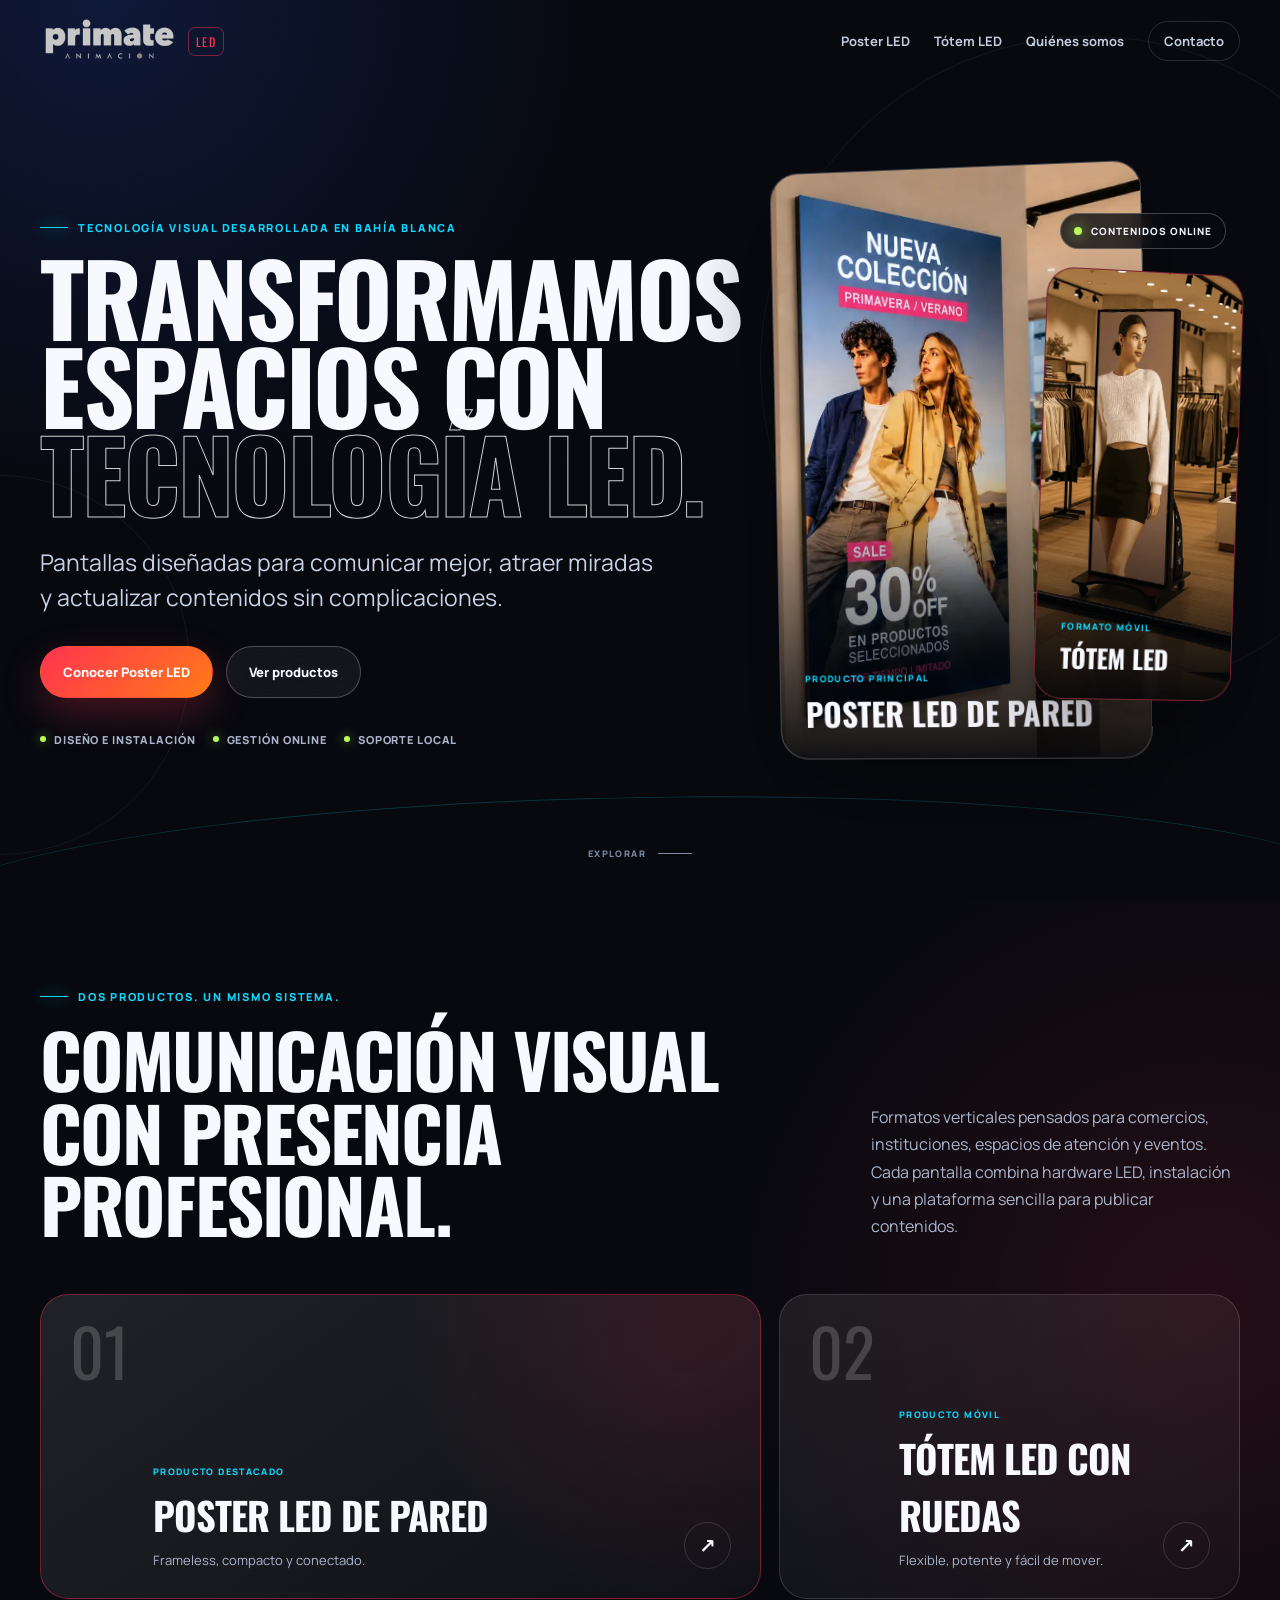
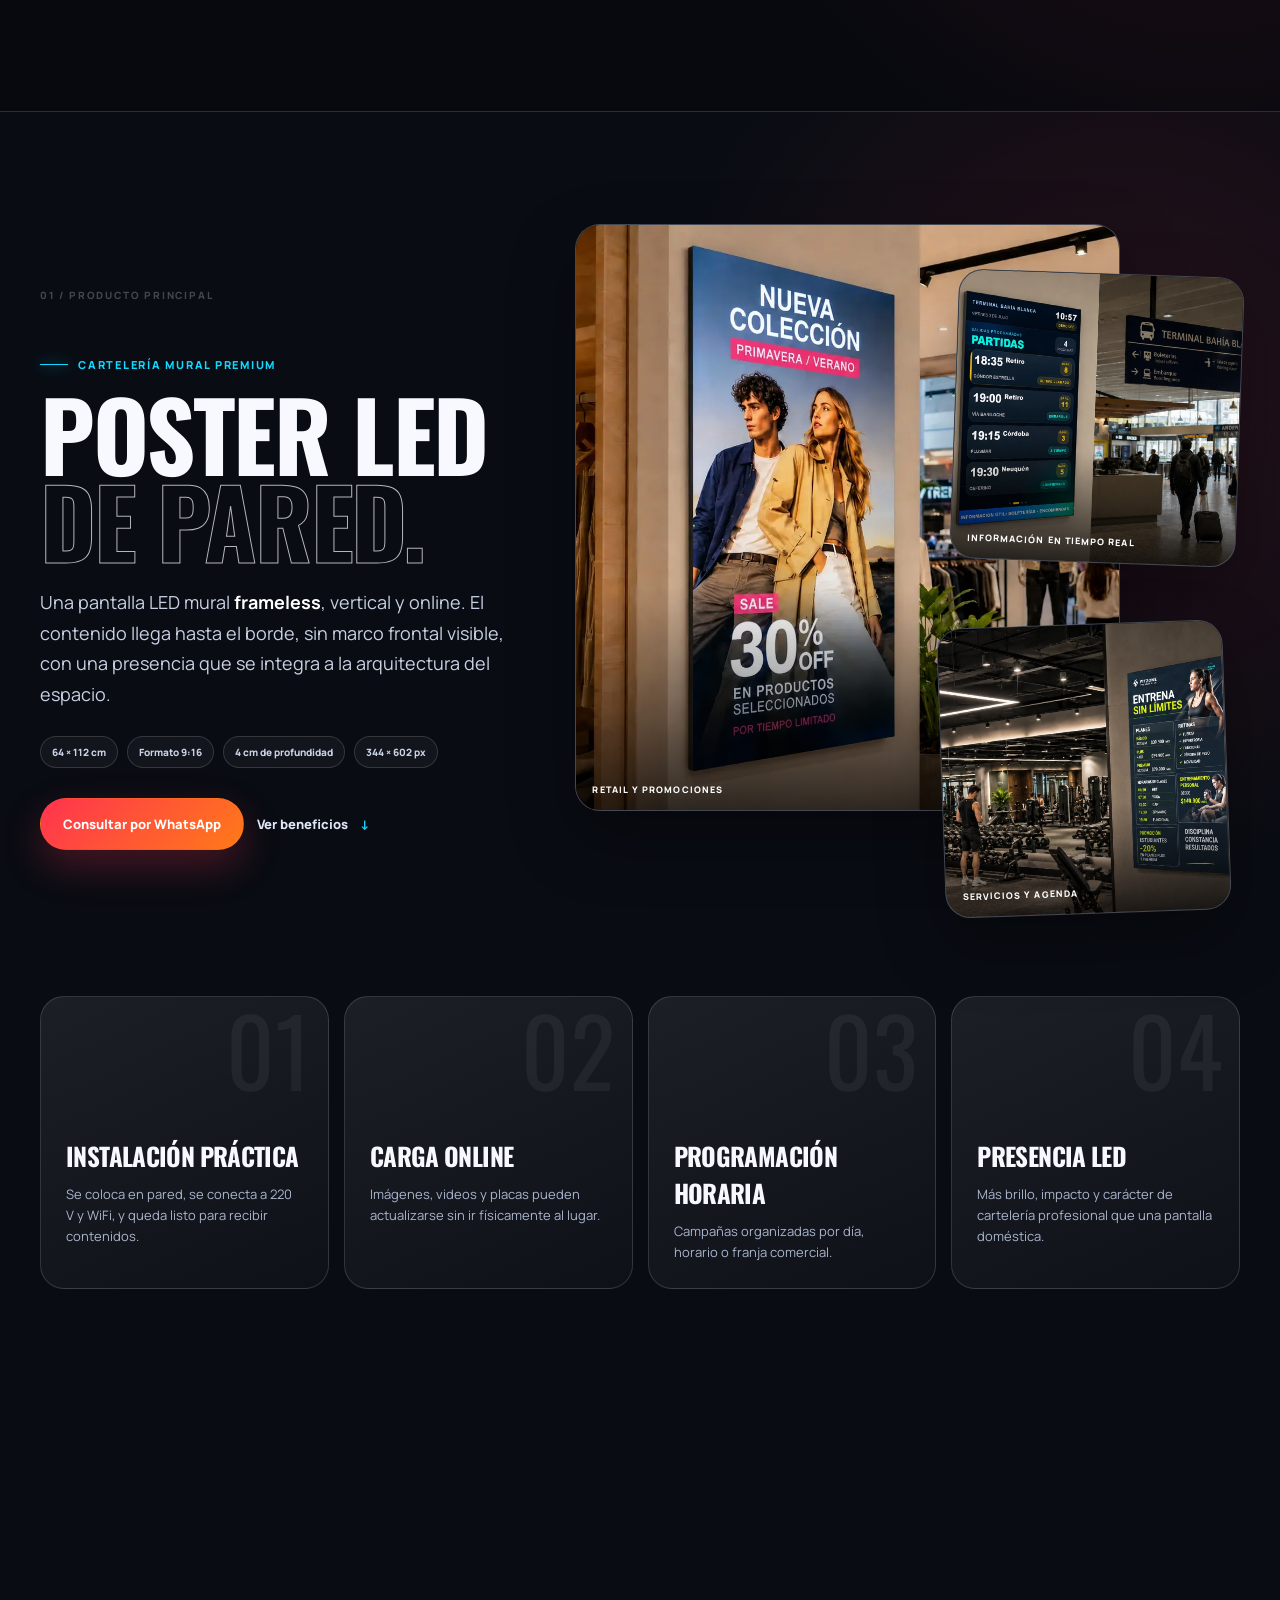
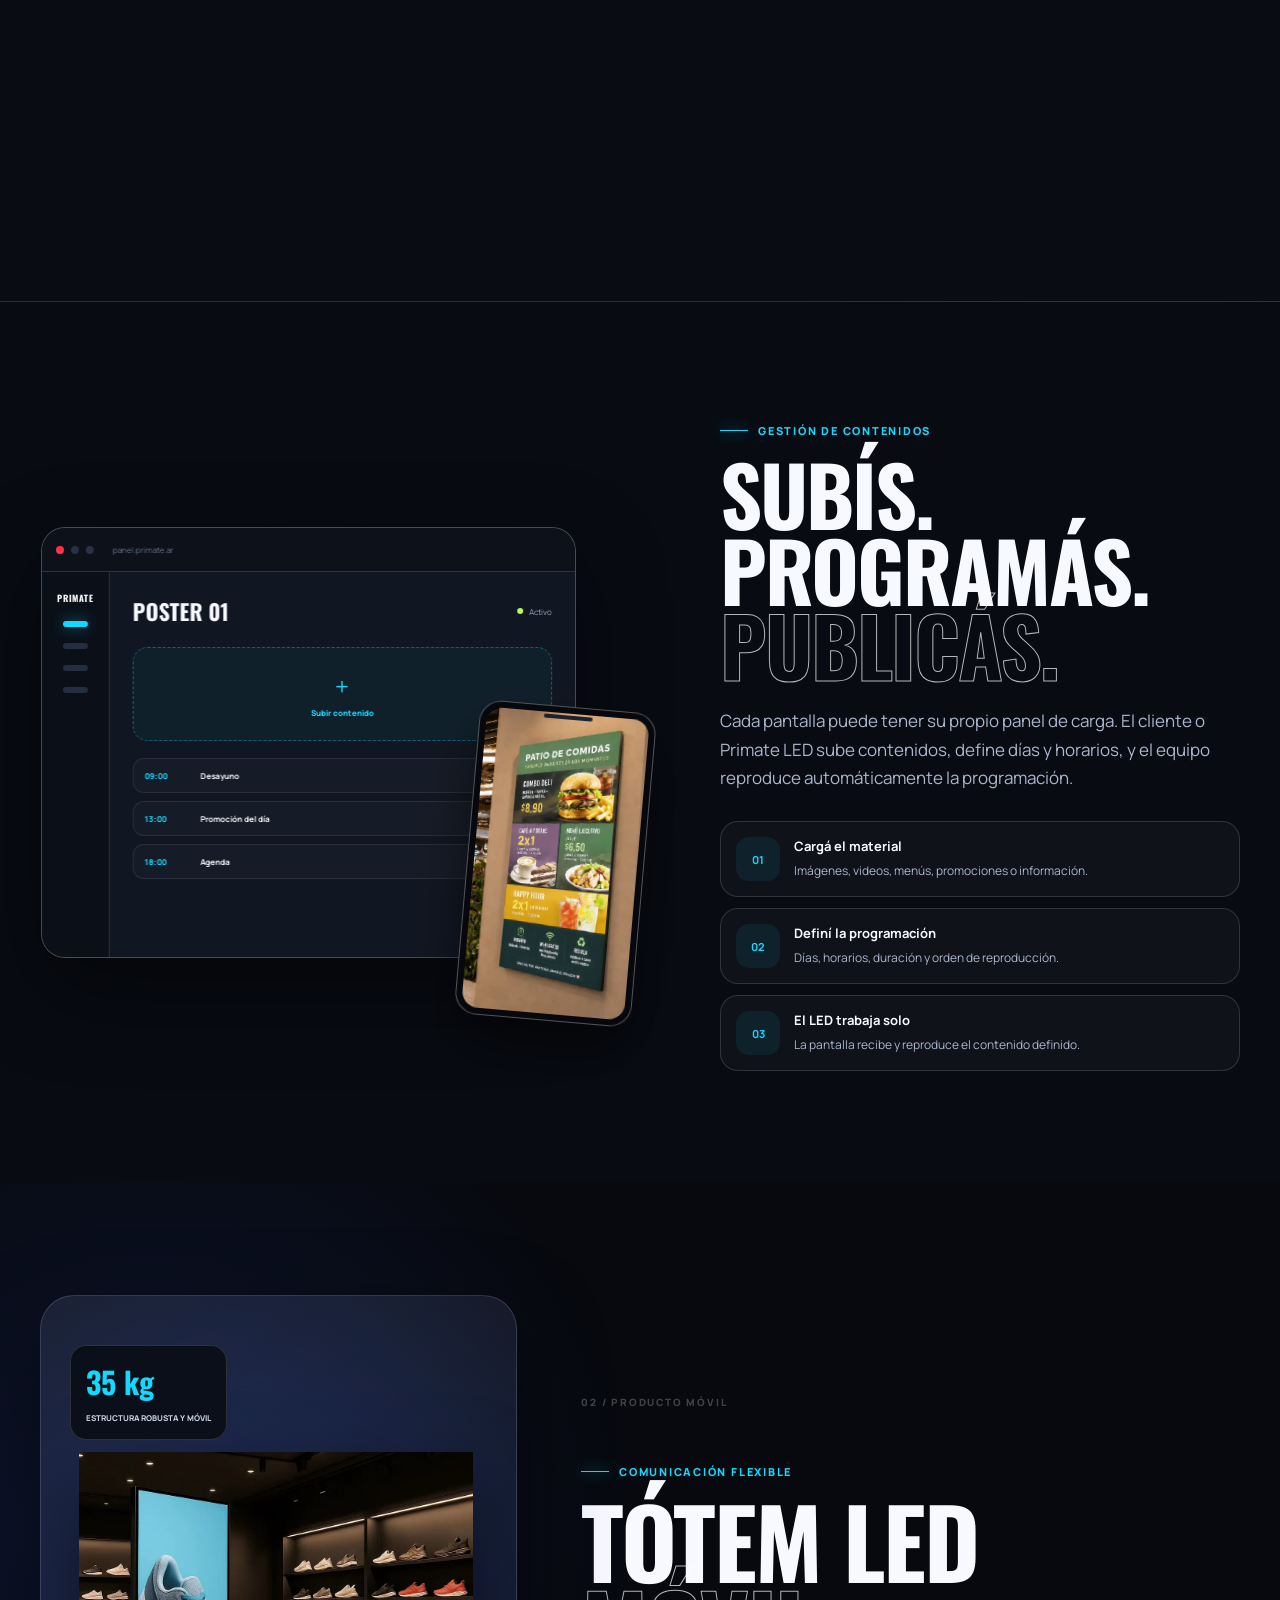
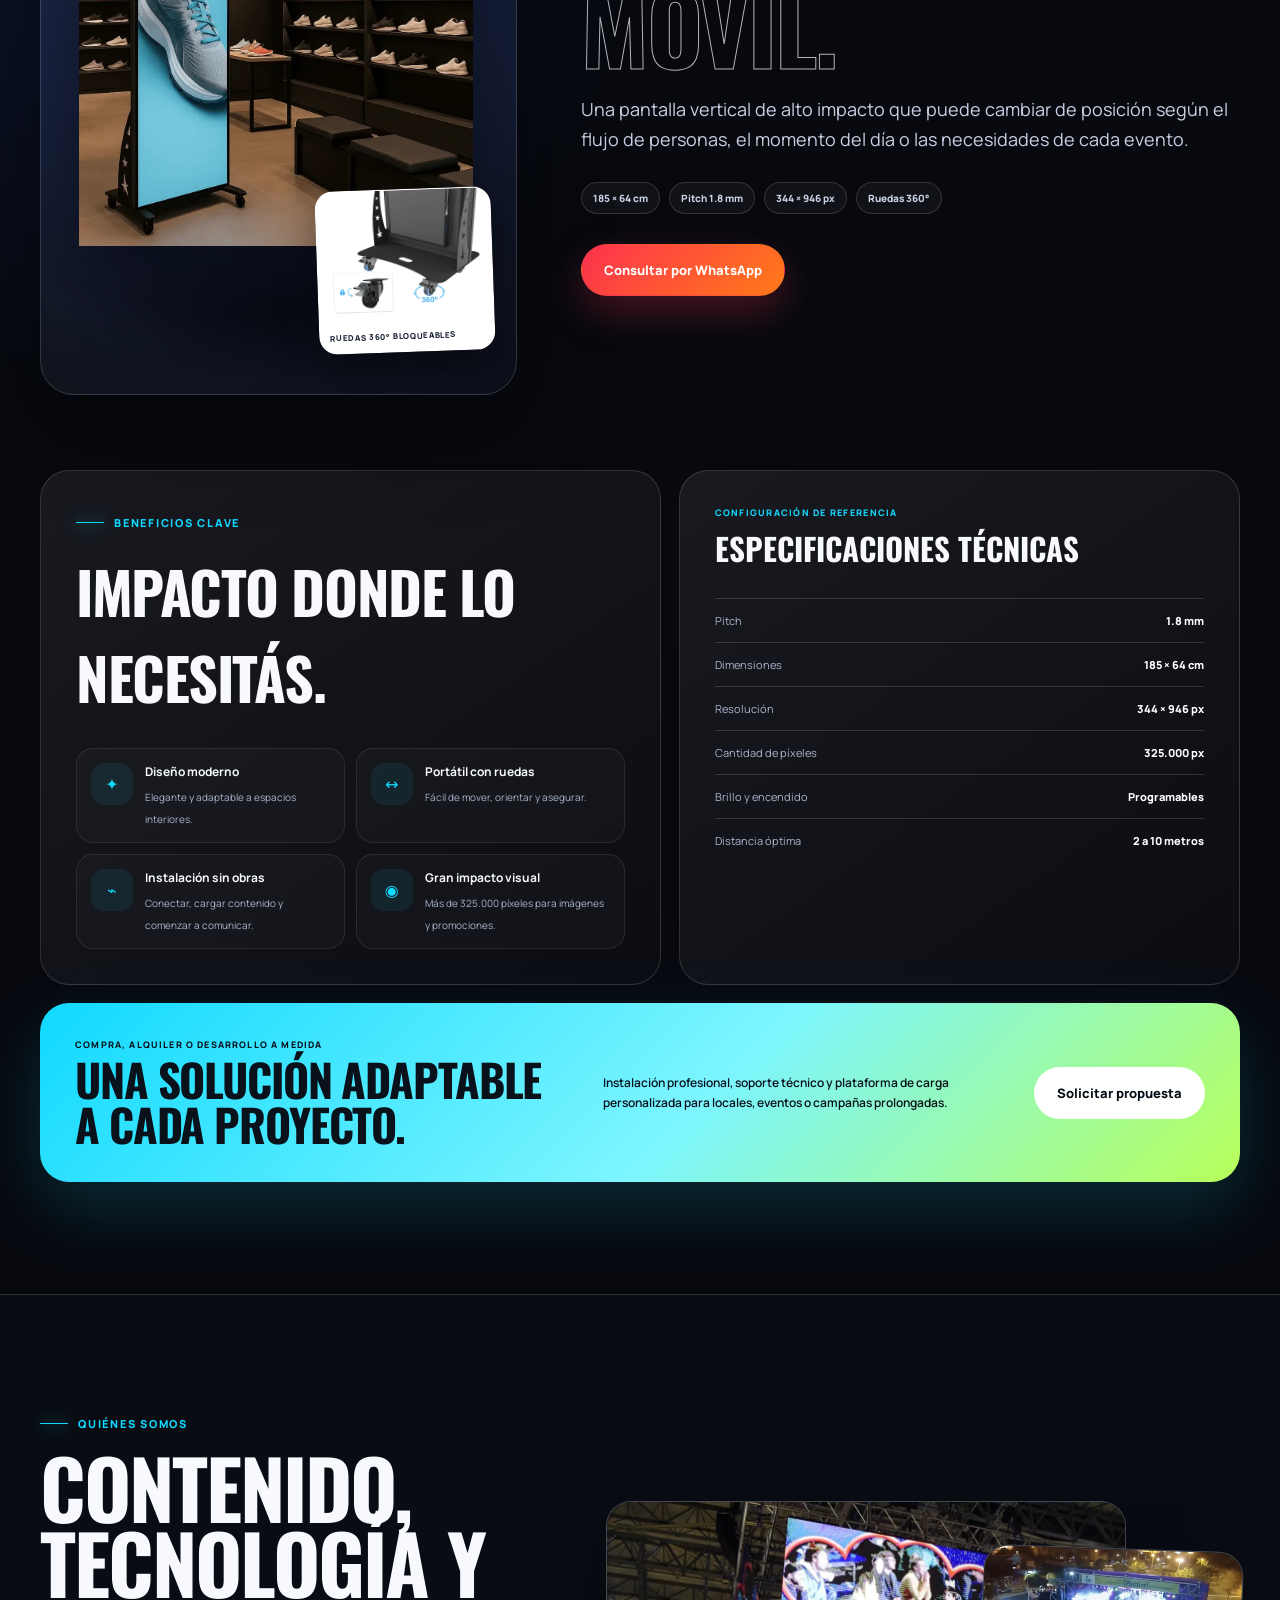
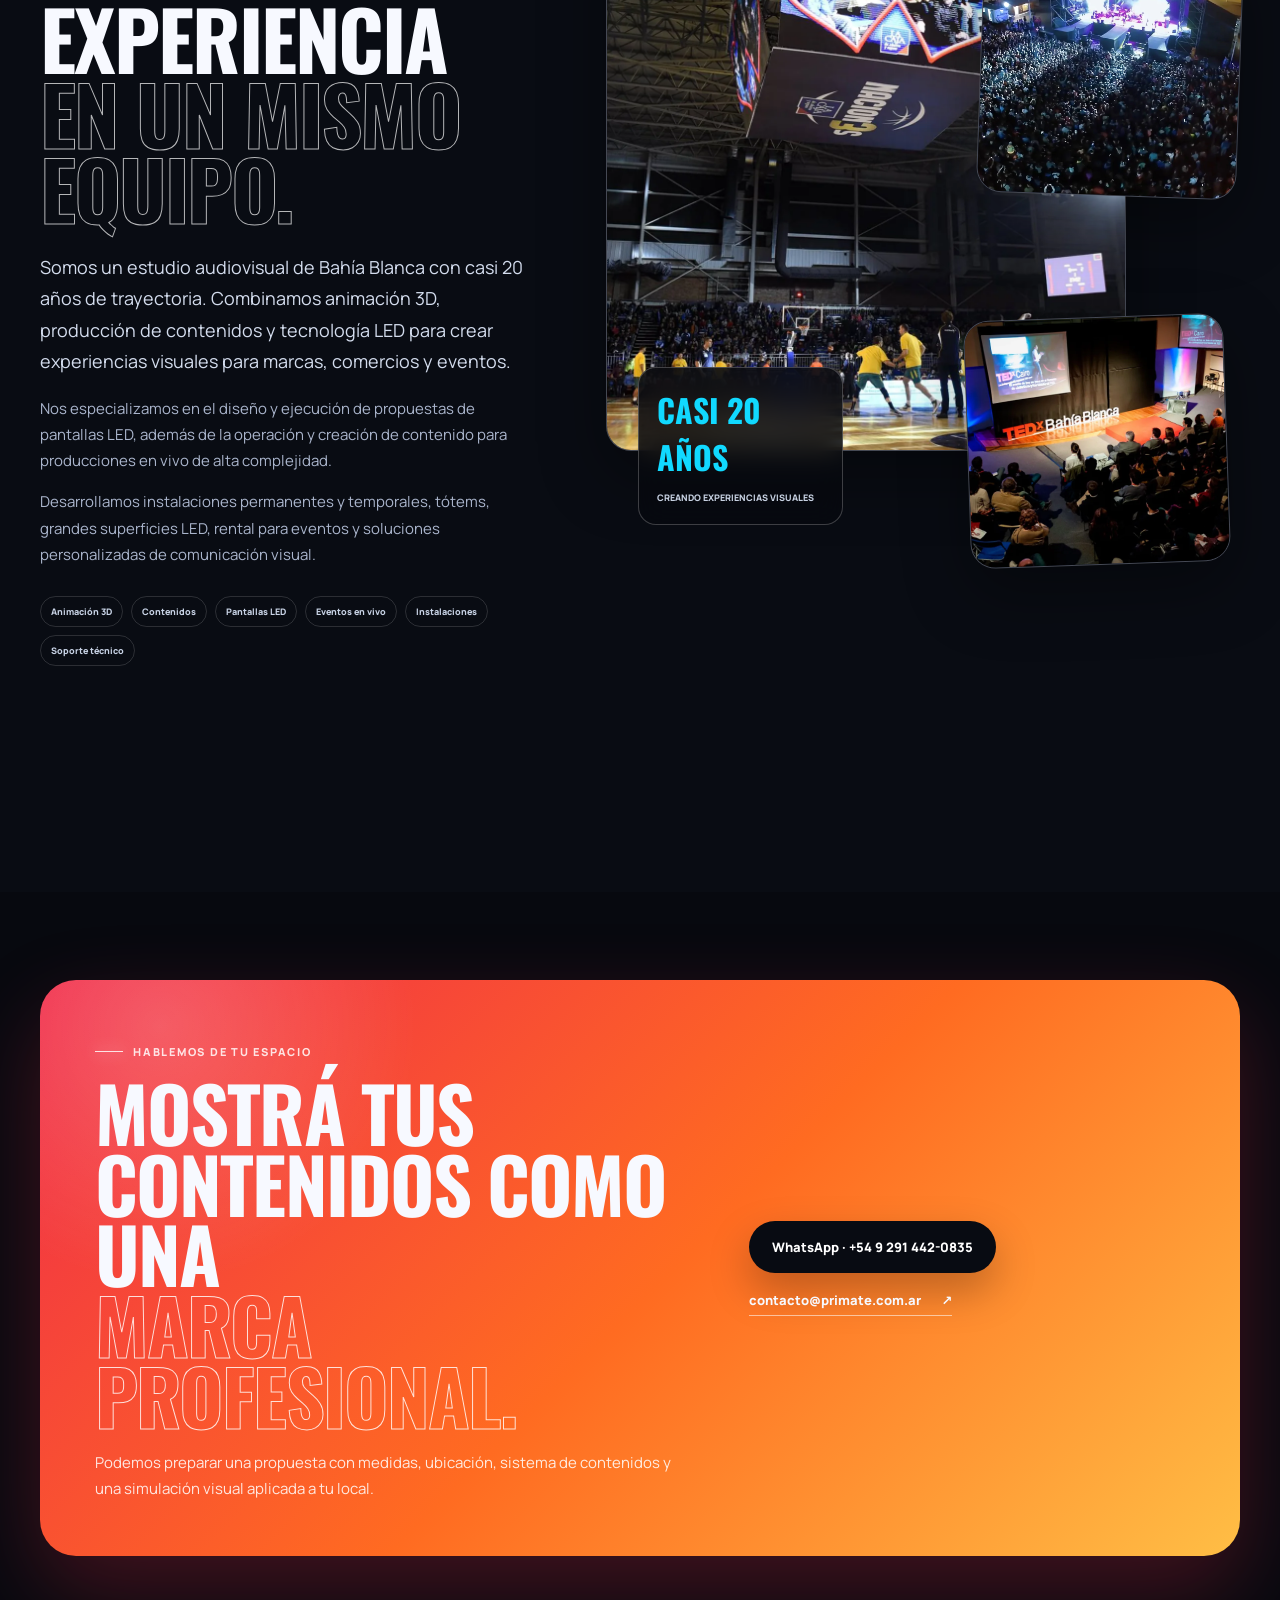
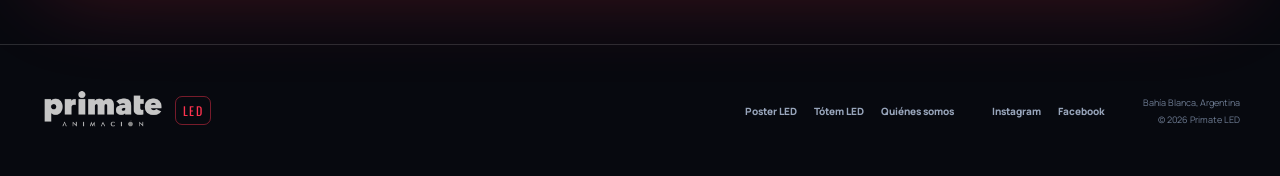
==== index.html @ 07b0a808 "Add files via upload" ====
<!doctype html>
<html lang="es">
<head>
  <meta charset="utf-8">
  <meta name="viewport" content="width=device-width, initial-scale=1">
  <title>Primate LED | Poster LED y Tótems LED</title>
  <meta name="description" content="Primate LED desarrolla Poster LED de pared, tótems LED móviles y soluciones visuales conectadas para comercios, marcas y eventos.">
  <meta name="theme-color" content="#07090f">
  <meta property="og:title" content="Primate LED | Tecnología que transforma espacios">
  <meta property="og:description" content="Poster LED de pared y tótems LED móviles con gestión online de contenidos.">
  <meta property="og:type" content="website">
  <meta property="og:url" content="https://primate.ar/">
  <meta property="og:image" content="https://primate.ar/assets/images/poster-gastronomia.webp">
  <link rel="icon" href="assets/images/favicon.svg" type="image/svg+xml">
  <link rel="preconnect" href="https://fonts.googleapis.com">
  <link rel="preconnect" href="https://fonts.gstatic.com" crossorigin>
  <link href="https://fonts.googleapis.com/css2?family=Manrope:wght@400;500;600;700;800&family=Oswald:wght@500;600;700&display=swap" rel="stylesheet">
  <link rel="stylesheet" href="assets/css/styles.css">
  <script src="assets/js/main.js" defer></script>
</head>
<body>
  <a class="skip-link" href="#contenido">Saltar al contenido</a>

  <nav class="site-nav" aria-label="Navegación principal">
    <div class="container nav-inner">
      <a class="brand" href="#inicio" aria-label="Primate LED, inicio">
        <img src="assets/images/primate-logo.png" alt="Primate Animación">
        <span>LED</span>
      </a>

      <button class="menu-toggle" type="button" aria-expanded="false" aria-controls="nav-links" aria-label="Abrir menú">
        <span></span><span></span>
      </button>

      <div class="nav-links" id="nav-links">
        <a href="#poster-led">Poster LED</a>
        <a href="#totem-led">Tótem LED</a>
        <a href="#quienes-somos">Quiénes somos</a>
        <a class="nav-contact" href="#contacto">Contacto</a>
      </div>
    </div>
  </nav>

  <main id="contenido">
    <header class="hero" id="inicio">
      <div class="hero-orbit hero-orbit-one" aria-hidden="true"></div>
      <div class="hero-orbit hero-orbit-two" aria-hidden="true"></div>

      <div class="container hero-grid">
        <div class="hero-copy reveal">
          <div class="eyebrow"><span></span> Tecnología visual desarrollada en Bahía Blanca</div>
          <h1>Transformamos espacios con <em>tecnología LED.</em></h1>
          <p class="hero-lead">Pantallas diseñadas para comunicar mejor, atraer miradas y actualizar contenidos sin complicaciones.</p>
          <div class="hero-actions">
            <a class="button button-primary" href="#poster-led">Conocer Poster LED</a>
            <a class="button button-secondary" href="#productos">Ver productos</a>
          </div>
          <div class="hero-proof">
            <span>Diseño e instalación</span>
            <span>Gestión online</span>
            <span>Soporte local</span>
          </div>
        </div>

        <div class="hero-visual reveal" aria-label="Poster LED de pared y Tótem LED móvil">
          <article class="hero-product hero-poster">
            <img src="assets/images/poster-retail.webp" alt="Poster LED de pared instalado en un local de indumentaria">
            <div class="hero-product-label">
              <span>Producto principal</span>
              <strong>Poster LED de pared</strong>
            </div>
          </article>
          <article class="hero-product hero-totem">
            <img src="assets/images/totem-retail.webp" alt="Tótem LED móvil instalado en un local comercial">
            <div class="hero-product-label">
              <span>Formato móvil</span>
              <strong>Tótem LED</strong>
            </div>
          </article>
          <div class="hero-status"><i></i> Contenidos online</div>
        </div>
      </div>

      <a class="scroll-hint" href="#productos" aria-label="Ir a productos">
        <span>Explorar</span><i></i>
      </a>
    </header>

    <section class="section products-intro" id="productos">
      <div class="container">
        <div class="section-heading section-heading-wide reveal">
          <div>
            <div class="eyebrow"><span></span> Dos productos. Un mismo sistema.</div>
            <h2>Comunicación visual con presencia profesional.</h2>
          </div>
          <p>Formatos verticales pensados para comercios, instituciones, espacios de atención y eventos. Cada pantalla combina hardware LED, instalación y una plataforma sencilla para publicar contenidos.</p>
        </div>

        <div class="product-index">
          <a class="index-card index-card-primary reveal" href="#poster-led">
            <span class="index-number">01</span>
            <div>
              <small>Producto destacado</small>
              <h3>Poster LED de pared</h3>
              <p>Frameless, compacto y conectado.</p>
            </div>
            <b aria-hidden="true">↗</b>
          </a>
          <a class="index-card reveal" href="#totem-led">
            <span class="index-number">02</span>
            <div>
              <small>Producto móvil</small>
              <h3>Tótem LED con ruedas</h3>
              <p>Flexible, potente y fácil de mover.</p>
            </div>
            <b aria-hidden="true">↗</b>
          </a>
        </div>
      </div>
    </section>

    <section class="section product-section poster-section" id="poster-led">
      <div class="container">
        <div class="product-hero">
          <div class="product-copy reveal">
            <div class="product-number">01 / PRODUCTO PRINCIPAL</div>
            <div class="eyebrow"><span></span> Cartelería mural premium</div>
            <h2>Poster LED <em>de pared.</em></h2>
            <p class="product-lead">Una pantalla LED mural <strong>frameless</strong>, vertical y online. El contenido llega hasta el borde, sin marco frontal visible, con una presencia que se integra a la arquitectura del espacio.</p>

            <div class="spec-pills" aria-label="Características principales">
              <span>64 × 112 cm</span>
              <span>Formato 9:16</span>
              <span>4 cm de profundidad</span>
              <span>344 × 602 px</span>
            </div>

            <div class="product-actions">
              <a class="button button-primary" href="https://wa.me/5492914420835?text=Hola%20Primate%20LED%2C%20quiero%20consultar%20por%20el%20Poster%20LED%20de%20pared" target="_blank" rel="noopener">Consultar por WhatsApp</a>
              <a class="text-link" href="#poster-beneficios">Ver beneficios <span>↓</span></a>
            </div>
          </div>

          <div class="poster-gallery reveal">
            <figure class="poster-gallery-main">
              <img src="assets/images/poster-retail.webp" alt="Poster LED de pared en un local de indumentaria" loading="lazy">
              <figcaption>Retail y promociones</figcaption>
            </figure>
            <figure>
              <img src="assets/images/poster-terminal.webp" alt="Poster LED de pared con información de servicios" loading="lazy">
              <figcaption>Información en tiempo real</figcaption>
            </figure>
            <figure>
              <img src="assets/images/poster-gimnasio.webp" alt="Poster LED de pared en un gimnasio" loading="lazy">
              <figcaption>Servicios y agenda</figcaption>
            </figure>
          </div>
        </div>

        <div class="feature-grid" id="poster-beneficios">
          <article class="feature-card reveal">
            <span>01</span>
            <h3>Instalación práctica</h3>
            <p>Se coloca en pared, se conecta a 220 V y WiFi, y queda listo para recibir contenidos.</p>
          </article>
          <article class="feature-card reveal">
            <span>02</span>
            <h3>Carga online</h3>
            <p>Imágenes, videos y placas pueden actualizarse sin ir físicamente al lugar.</p>
          </article>
          <article class="feature-card reveal">
            <span>03</span>
            <h3>Programación horaria</h3>
            <p>Campañas organizadas por día, horario o franja comercial.</p>
          </article>
          <article class="feature-card reveal">
            <span>04</span>
            <h3>Presencia LED</h3>
            <p>Más brillo, impacto y carácter de cartelería profesional que una pantalla doméstica.</p>
          </article>
        </div>

        <div class="comparison reveal">
          <div class="comparison-copy">
            <div class="eyebrow"><span></span> Más que una pantalla</div>
            <h3>Mejor que una TV con pendrive.</h3>
            <p>La diferencia está en el sistema completo: publicar, actualizar y programar contenidos de forma remota, sin depender del personal del comercio.</p>
          </div>
          <div class="comparison-columns">
            <div class="comparison-column comparison-muted">
              <strong>TV + pendrive</strong>
              <ul>
                <li>Cambio manual de archivos</li>
                <li>Contenido fácil de desactualizar</li>
                <li>Sin programación comercial real</li>
                <li>Aspecto de pantalla doméstica</li>
              </ul>
            </div>
            <div class="comparison-column comparison-highlight">
              <strong>Poster LED online</strong>
              <ul>
                <li>Actualización remota</li>
                <li>Campañas por día y horario</li>
                <li>Formato vertical 9:16</li>
                <li>Instalación y soporte incluidos</li>
              </ul>
            </div>
          </div>
        </div>
      </div>
    </section>

    <section class="section platform-section">
      <div class="container platform-grid">
        <div class="platform-visual reveal" aria-label="Esquema de gestión online de contenidos">
          <div class="platform-browser">
            <div class="browser-bar"><i></i><i></i><i></i><span>panel.primate.ar</span></div>
            <div class="browser-body">
              <div class="browser-sidebar">
                <b>PRIMATE</b>
                <span class="active"></span><span></span><span></span><span></span>
              </div>
              <div class="browser-content">
                <div class="browser-title"><strong>Poster 01</strong><small><i></i> Activo</small></div>
                <div class="upload-card"><b>＋</b><span>Subir contenido</span></div>
                <div class="schedule-row"><span>09:00</span><b>Desayuno</b><em>Publicado</em></div>
                <div class="schedule-row"><span>13:00</span><b>Promoción del día</b><em>Publicado</em></div>
                <div class="schedule-row"><span>18:00</span><b>Agenda</b><em>Programado</em></div>
              </div>
            </div>
          </div>
          <div class="platform-phone">
            <span></span>
            <img src="assets/images/poster-gastronomia-phone.webp" alt="Vista completa del contenido publicado en el Poster LED" loading="lazy">
          </div>
        </div>

        <div class="platform-copy reveal">
          <div class="eyebrow"><span></span> Gestión de contenidos</div>
          <h2>Subís. Programás. <em>Publicás.</em></h2>
          <p>Cada pantalla puede tener su propio panel de carga. El cliente o Primate LED sube contenidos, define días y horarios, y el equipo reproduce automáticamente la programación.</p>
          <ol class="steps">
            <li><b>01</b><div><strong>Cargá el material</strong><span>Imágenes, videos, menús, promociones o información.</span></div></li>
            <li><b>02</b><div><strong>Definí la programación</strong><span>Días, horarios, duración y orden de reproducción.</span></div></li>
            <li><b>03</b><div><strong>El LED trabaja solo</strong><span>La pantalla recibe y reproduce el contenido definido.</span></div></li>
          </ol>
        </div>
      </div>
    </section>

    <section class="section product-section totem-section" id="totem-led">
      <div class="container">
        <div class="product-hero product-hero-reverse">
          <div class="product-copy reveal">
            <div class="product-number">02 / PRODUCTO MÓVIL</div>
            <div class="eyebrow"><span></span> Comunicación flexible</div>
            <h2>Tótem LED <em>móvil.</em></h2>
            <p class="product-lead">Una pantalla vertical de alto impacto que puede cambiar de posición según el flujo de personas, el momento del día o las necesidades de cada evento.</p>

            <div class="spec-pills">
              <span>185 × 64 cm</span>
              <span>Pitch 1.8 mm</span>
              <span>344 × 946 px</span>
              <span>Ruedas 360°</span>
            </div>

            <div class="product-actions">
              <a class="button button-primary" href="https://wa.me/5492914420835?text=Hola%20Primate%20LED%2C%20quiero%20consultar%20por%20el%20T%C3%B3tem%20LED%20m%C3%B3vil" target="_blank" rel="noopener">Consultar por WhatsApp</a>
            </div>
          </div>

          <div class="totem-showcase reveal">
            <figure class="totem-main">
              <img src="assets/images/totem-calzado.webp" alt="Tótem LED móvil en un local de calzado" loading="lazy">
            </figure>
            <figure class="totem-detail">
              <img src="assets/images/totem-ruedas.webp" alt="Detalle de las ruedas giratorias del Tótem LED" loading="lazy">
              <figcaption>Ruedas 360° bloqueables</figcaption>
            </figure>
            <div class="totem-fact"><strong>35 kg</strong><span>Estructura robusta y móvil</span></div>
          </div>
        </div>

        <div class="totem-content-grid">
          <div class="totem-benefits reveal">
            <div class="eyebrow"><span></span> Beneficios clave</div>
            <h3>Impacto donde lo necesitás.</h3>
            <div class="benefit-list">
              <article><i>✦</i><div><strong>Diseño moderno</strong><span>Elegante y adaptable a espacios interiores.</span></div></article>
              <article><i>↔</i><div><strong>Portátil con ruedas</strong><span>Fácil de mover, orientar y asegurar.</span></div></article>
              <article><i>⌁</i><div><strong>Instalación sin obras</strong><span>Conectar, cargar contenido y comenzar a comunicar.</span></div></article>
              <article><i>◉</i><div><strong>Gran impacto visual</strong><span>Más de 325.000 píxeles para imágenes y promociones.</span></div></article>
            </div>
          </div>

          <div class="spec-table reveal">
            <div class="spec-table-head">
              <small>Configuración de referencia</small>
              <strong>Especificaciones técnicas</strong>
            </div>
            <dl>
              <div><dt>Pitch</dt><dd>1.8 mm</dd></div>
              <div><dt>Dimensiones</dt><dd>185 × 64 cm</dd></div>
              <div><dt>Resolución</dt><dd>344 × 946 px</dd></div>
              <div><dt>Cantidad de píxeles</dt><dd>325.000 px</dd></div>
              <div><dt>Brillo y encendido</dt><dd>Programables</dd></div>
              <div><dt>Distancia óptima</dt><dd>2 a 10 metros</dd></div>
            </dl>
          </div>
        </div>

        <div class="rental-banner reveal">
          <div>
            <small>Compra, alquiler o desarrollo a medida</small>
            <h3>Una solución adaptable a cada proyecto.</h3>
          </div>
          <p>Instalación profesional, soporte técnico y plataforma de carga personalizada para locales, eventos o campañas prolongadas.</p>
          <a class="button button-light" href="#contacto">Solicitar propuesta</a>
        </div>
      </div>
    </section>

    <section class="section about-section" id="quienes-somos">
      <div class="container">
        <div class="about-grid">
          <div class="about-copy reveal">
            <div class="eyebrow"><span></span> Quiénes somos</div>
            <h2>Contenido, tecnología y experiencia <em>en un mismo equipo.</em></h2>
            <p class="about-lead">Somos un estudio audiovisual de Bahía Blanca con casi 20 años de trayectoria. Combinamos animación 3D, producción de contenidos y tecnología LED para crear experiencias visuales para marcas, comercios y eventos.</p>
            <p>Nos especializamos en el diseño y ejecución de propuestas de pantallas LED, además de la operación y creación de contenido para producciones en vivo de alta complejidad.</p>
            <p>Desarrollamos instalaciones permanentes y temporales, tótems, grandes superficies LED, rental para eventos y soluciones personalizadas de comunicación visual.</p>

            <div class="about-tags">
              <span>Animación 3D</span>
              <span>Contenidos</span>
              <span>Pantallas LED</span>
              <span>Eventos en vivo</span>
              <span>Instalaciones</span>
              <span>Soporte técnico</span>
            </div>
          </div>

          <div class="about-collage reveal">
            <figure class="about-image about-image-main"><img src="assets/images/trayectoria-arena.webp" alt="Instalación de pantallas LED en un estadio" loading="lazy"></figure>
            <figure class="about-image about-image-small"><img src="assets/images/trayectoria-evento.webp" alt="Evento masivo con producción visual de Primate" loading="lazy"></figure>
            <figure class="about-image about-image-small"><img src="assets/images/trayectoria-tedx.webp" alt="Producción audiovisual para una conferencia" loading="lazy"></figure>
            <div class="about-badge"><strong>Casi 20 años</strong><span>creando experiencias visuales</span></div>
          </div>
        </div>

        <div class="client-line reveal">
          <span>Experiencia junto a</span>
          <div>
            <strong>Selección Argentina de Básquet</strong>
            <strong>Bahía Blanca Plaza Shopping</strong>
            <strong>Puerto de Bahía Blanca</strong>
            <strong>Cooperativa Obrera</strong>
            <strong>Club Olimpo</strong>
            <strong>Bahía Basket</strong>
          </div>
        </div>
      </div>
    </section>

    <section class="section contact-section" id="contacto">
      <div class="container">
        <div class="contact-panel reveal">
          <div class="contact-copy">
            <div class="eyebrow eyebrow-light"><span></span> Hablemos de tu espacio</div>
            <h2>Mostrá tus contenidos como una <em>marca profesional.</em></h2>
            <p>Podemos preparar una propuesta con medidas, ubicación, sistema de contenidos y una simulación visual aplicada a tu local.</p>
          </div>
          <div class="contact-actions">
            <a class="button button-dark" href="https://wa.me/5492914420835?text=Hola%20Primate%20LED%2C%20quiero%20recibir%20una%20propuesta" target="_blank" rel="noopener">WhatsApp · +54 9 291 442-0835</a>
            <a class="contact-email" href="mailto:contacto@primate.com.ar">contacto@primate.com.ar <span>↗</span></a>
          </div>
        </div>
      </div>
    </section>
  </main>

  <footer class="site-footer">
    <div class="container footer-grid">
      <div class="footer-brand">
        <img src="assets/images/primate-logo.png" alt="Primate Animación">
        <span>LED</span>
      </div>
      <div class="footer-links">
        <a href="#poster-led">Poster LED</a>
        <a href="#totem-led">Tótem LED</a>
        <a href="#quienes-somos">Quiénes somos</a>
      </div>
      <div class="footer-social">
        <a href="https://www.instagram.com/primateanimacion/" target="_blank" rel="noopener">Instagram</a>
        <a href="https://www.facebook.com/primate.animacion/" target="_blank" rel="noopener">Facebook</a>
      </div>
      <div class="footer-meta">
        <span>Bahía Blanca, Argentina</span>
        <span>© <span id="year"></span> Primate LED</span>
      </div>
    </div>
  </footer>
</body>
</html>
---- assets/css/styles.css ----
:root {
  --bg: #07090f;
  --bg-soft: #0d1220;
  --bg-lift: #111827;
  --text: #f7f9ff;
  --muted: #aab5cc;
  --muted-2: #7e8aa3;
  --line: rgba(255,255,255,.14);
  --line-strong: rgba(255,255,255,.23);
  --card: rgba(255,255,255,.065);
  --red: #ff334f;
  --red-deep: #d5122f;
  --orange: #ff7a18;
  --cyan: #11d9ff;
  --lime: #b8ff59;
  --shadow: 0 32px 90px rgba(0,0,0,.46);
  --radius: 28px;
  --container: 1200px;
}

* { box-sizing: border-box; }
html { scroll-behavior: smooth; scroll-padding-top: 88px; }
body {
  margin: 0;
  color: var(--text);
  background:
    radial-gradient(circle at 8% 0%, rgba(53,101,255,.17), transparent 32rem),
    radial-gradient(circle at 94% 16%, rgba(255,51,79,.12), transparent 31rem),
    var(--bg);
  font-family: "Manrope", system-ui, -apple-system, BlinkMacSystemFont, "Segoe UI", sans-serif;
  overflow-x: hidden;
}
body::before {
  content: "";
  position: fixed;
  inset: 0;
  z-index: 1000;
  opacity: .035;
  pointer-events: none;
  background-image: url("data:image/svg+xml,%3Csvg viewBox='0 0 180 180' xmlns='http://www.w3.org/2000/svg'%3E%3Cfilter id='n'%3E%3CfeTurbulence type='fractalNoise' baseFrequency='.86' numOctaves='4' stitchTiles='stitchTiles'/%3E%3C/filter%3E%3Crect width='100%25' height='100%25' filter='url(%23n)' opacity='.85'/%3E%3C/svg%3E");
  mix-blend-mode: soft-light;
}

img { display: block; max-width: 100%; }
a { color: inherit; text-decoration: none; }
button { font: inherit; }
h1, h2, h3, p { margin-top: 0; }
h1, h2, h3 {
  font-family: "Oswald", "Arial Narrow", sans-serif;
  text-transform: uppercase;
  letter-spacing: -.025em;
}
em { color: inherit; font-style: normal; }

.container { width: min(var(--container), calc(100% - 40px)); margin-inline: auto; }
.section { position: relative; padding: 112px 0; }
.skip-link {
  position: fixed;
  top: 12px;
  left: 12px;
  z-index: 9999;
  padding: 10px 14px;
  border-radius: 10px;
  color: #07090f;
  background: white;
  transform: translateY(-150%);
}
.skip-link:focus { transform: none; }

.eyebrow {
  display: inline-flex;
  align-items: center;
  gap: 10px;
  margin-bottom: 18px;
  color: var(--cyan);
  font-size: 11px;
  font-weight: 800;
  letter-spacing: .16em;
  text-transform: uppercase;
}
.eyebrow > span { width: 28px; height: 1px; background: currentColor; box-shadow: 0 0 14px currentColor; }
.eyebrow-light { color: rgba(255,255,255,.84); }

.button {
  min-height: 52px;
  display: inline-flex;
  align-items: center;
  justify-content: center;
  gap: 10px;
  padding: 0 22px;
  border: 1px solid transparent;
  border-radius: 999px;
  font-size: 13px;
  font-weight: 800;
  transition: transform .24s ease, filter .24s ease, border-color .24s ease, background .24s ease;
}
.button:hover { transform: translateY(-3px); filter: brightness(1.05); }
.button-primary {
  color: white;
  background: linear-gradient(135deg, var(--red), var(--orange));
  box-shadow: 0 16px 38px rgba(255,51,79,.25);
}
.button-secondary {
  border-color: var(--line-strong);
  background: rgba(255,255,255,.055);
  backdrop-filter: blur(12px);
}
.button-light { color: #071018; background: white; }
.button-dark { color: white; background: #080b12; box-shadow: 0 18px 42px rgba(0,0,0,.26); }
.text-link {
  display: inline-flex;
  align-items: center;
  gap: 12px;
  color: #dfe6f6;
  font-size: 13px;
  font-weight: 800;
}
.text-link span { color: var(--cyan); }

.site-nav {
  position: fixed;
  inset: 0 0 auto;
  z-index: 100;
  border-bottom: 1px solid transparent;
  transition: background .25s ease, border-color .25s ease, box-shadow .25s ease;
}
.site-nav.scrolled {
  border-color: var(--line);
  background: rgba(7,9,15,.78);
  backdrop-filter: blur(20px);
  box-shadow: 0 12px 42px rgba(0,0,0,.18);
}
.nav-inner { height: 82px; display: flex; align-items: center; justify-content: space-between; gap: 28px; }
.brand, .footer-brand { display: flex; align-items: center; gap: 10px; }
.brand img { width: 138px; height: 52px; object-fit: contain; }
.brand > span, .footer-brand > span {
  padding: 5px 7px;
  border: 1px solid rgba(255,51,79,.45);
  border-radius: 7px;
  color: var(--red);
  font-family: "Oswald", sans-serif;
  font-size: 12px;
  letter-spacing: .12em;
}
.nav-links { display: flex; align-items: center; gap: 24px; color: #c4cee1; font-size: 13px; font-weight: 700; }
.nav-links a { transition: color .2s ease; }
.nav-links a:hover { color: white; }
.nav-contact { padding: 10px 15px; border: 1px solid var(--line); border-radius: 999px; }
.menu-toggle { display: none; width: 44px; height: 44px; border: 1px solid var(--line); border-radius: 50%; background: transparent; }
.menu-toggle span { display: block; width: 17px; height: 1px; margin: 5px auto; background: white; transition: transform .2s ease; }

.hero {
  min-height: 100svh;
  position: relative;
  display: grid;
  align-items: center;
  padding: 132px 0 74px;
  overflow: hidden;
}
.hero::after {
  content: "";
  position: absolute;
  inset: auto -7% -118px;
  height: 220px;
  border-top: 1px solid rgba(17,217,255,.2);
  border-radius: 50% 50% 0 0;
  background: var(--bg);
  transform: rotate(-1deg);
}
.hero-grid { position: relative; z-index: 3; display: grid; grid-template-columns: .92fr 1.08fr; align-items: center; gap: 62px; }
.hero-copy h1 {
  max-width: 670px;
  margin-bottom: 28px;
  font-size: clamp(56px, 7.8vw, 106px);
  line-height: .88;
}
.hero-copy h1 em {
  display: block;
  color: transparent;
  -webkit-text-stroke: 1px rgba(255,255,255,.82);
  text-stroke: 1px rgba(255,255,255,.82);
}
.hero-lead { max-width: 625px; margin-bottom: 30px; color: #c7d1e5; font-size: clamp(18px, 1.8vw, 23px); line-height: 1.55; }
.hero-actions, .product-actions { display: flex; align-items: center; flex-wrap: wrap; gap: 13px; }
.hero-proof { display: flex; flex-wrap: wrap; gap: 17px; margin-top: 34px; color: var(--muted); font-size: 11px; font-weight: 800; letter-spacing: .08em; text-transform: uppercase; }
.hero-proof span { display: inline-flex; align-items: center; gap: 8px; }
.hero-proof span::before { content: ""; width: 6px; height: 6px; border-radius: 50%; background: var(--lime); box-shadow: 0 0 12px rgba(184,255,89,.65); }

.hero-visual { min-height: 650px; position: relative; perspective: 1400px; }
.hero-product {
  position: absolute;
  overflow: hidden;
  border: 1px solid rgba(255,255,255,.22);
  border-radius: 28px;
  background: #11151f;
  box-shadow: var(--shadow);
}
.hero-product::after { content: ""; position: absolute; inset: 0; background: linear-gradient(180deg, transparent 52%, rgba(2,4,8,.92)); pointer-events: none; }
.hero-product img { width: 100%; height: 100%; object-fit: cover; transition: transform .65s ease, filter .65s ease; }
.hero-product:hover img { transform: scale(1.035); filter: brightness(1.05) saturate(1.04); }
.hero-poster { inset: 2% 20% 7% 0; z-index: 3; transform: rotateY(-5deg) rotateZ(-1.2deg); }
.hero-totem { width: 43%; height: 66%; right: 0; top: 18%; z-index: 5; transform: rotateY(7deg) rotateZ(2deg); border-color: rgba(255,51,79,.45); }
.hero-product-label { position: absolute; z-index: 2; left: 25px; right: 25px; bottom: 22px; }
.hero-product-label span { display: block; margin-bottom: 5px; color: var(--cyan); font-size: 9px; font-weight: 800; letter-spacing: .15em; text-transform: uppercase; }
.hero-product-label strong { font-family: "Oswald", sans-serif; font-size: clamp(23px, 2.5vw, 38px); text-transform: uppercase; }
.hero-totem .hero-product-label strong { font-size: clamp(19px, 2vw, 28px); }
.hero-status {
  position: absolute;
  z-index: 8;
  right: 3%;
  top: 9%;
  display: inline-flex;
  align-items: center;
  gap: 9px;
  padding: 10px 13px;
  border: 1px solid var(--line-strong);
  border-radius: 999px;
  color: #edf5ff;
  background: rgba(7,9,15,.78);
  backdrop-filter: blur(14px);
  font-size: 10px;
  font-weight: 800;
  letter-spacing: .1em;
  text-transform: uppercase;
}
.hero-status i { width: 8px; height: 8px; border-radius: 50%; background: var(--lime); box-shadow: 0 0 15px var(--lime); }
.hero-orbit { position: absolute; border: 1px solid rgba(255,255,255,.055); border-radius: 50%; pointer-events: none; }
.hero-orbit-one { width: 660px; height: 660px; right: -140px; top: 4%; }
.hero-orbit-two { width: 380px; height: 380px; left: -190px; bottom: 5%; }
.scroll-hint { position: absolute; z-index: 4; left: 50%; bottom: 40px; display: flex; align-items: center; gap: 12px; color: var(--muted-2); font-size: 9px; font-weight: 800; letter-spacing: .15em; text-transform: uppercase; transform: translateX(-50%); }
.scroll-hint i { width: 34px; height: 1px; background: var(--muted-2); animation: pulseLine 1.8s ease-in-out infinite; }
@keyframes pulseLine { 50% { width: 55px; background: var(--cyan); } }

.products-intro { padding-top: 80px; }
.section-heading-wide { display: grid; grid-template-columns: 1.35fr .65fr; align-items: end; gap: 65px; margin-bottom: 54px; }
.section-heading h2, .section-heading-wide h2 { max-width: 800px; margin-bottom: 0; font-size: clamp(43px, 5.8vw, 76px); line-height: .98; }
.section-heading-wide > p { margin: 0; color: var(--muted); font-size: 16px; line-height: 1.7; }
.product-index { display: grid; grid-template-columns: 1.22fr .78fr; gap: 18px; }
.index-card {
  min-height: 245px;
  display: grid;
  grid-template-columns: auto 1fr auto;
  align-items: end;
  gap: 24px;
  padding: 29px;
  border: 1px solid var(--line);
  border-radius: var(--radius);
  background: linear-gradient(145deg, rgba(255,255,255,.08), rgba(255,255,255,.025));
  transition: transform .28s ease, border-color .28s ease, background .28s ease;
}
.index-card:hover { transform: translateY(-6px); border-color: rgba(17,217,255,.42); background: linear-gradient(145deg, rgba(17,217,255,.09), rgba(255,255,255,.025)); }
.index-card-primary { min-height: 305px; border-color: rgba(255,51,79,.38); background: radial-gradient(circle at 90% 10%, rgba(255,51,79,.13), transparent 18rem), linear-gradient(145deg, rgba(255,255,255,.1), rgba(255,255,255,.03)); }
.index-number { align-self: start; color: rgba(255,255,255,.18); font-family: "Oswald", sans-serif; font-size: 66px; line-height: .8; }
.index-card small { display: block; margin-bottom: 8px; color: var(--cyan); font-size: 9px; font-weight: 800; letter-spacing: .15em; text-transform: uppercase; }
.index-card h3 { margin-bottom: 8px; font-size: clamp(28px, 3vw, 42px); }
.index-card p { margin: 0; color: var(--muted); font-size: 13px; }
.index-card > b { width: 47px; height: 47px; display: grid; place-items: center; border: 1px solid var(--line); border-radius: 50%; font-size: 20px; }

.product-section { overflow: hidden; }
.poster-section { background: radial-gradient(circle at 88% 16%, rgba(255,51,79,.12), transparent 30rem), #090c13; border-top: 1px solid var(--line); border-bottom: 1px solid var(--line); }
.product-hero { display: grid; grid-template-columns: .83fr 1.17fr; align-items: center; gap: 64px; }
.product-hero-reverse { grid-template-columns: .84fr 1.16fr; }
.product-hero-reverse .product-copy { order: 2; }
.product-hero-reverse .totem-showcase { order: 1; }
.product-number { margin-bottom: 46px; color: rgba(255,255,255,.24); font-size: 10px; font-weight: 800; letter-spacing: .18em; }
.product-copy h2 { margin-bottom: 24px; font-size: clamp(53px, 7.5vw, 102px); line-height: .9; }
.product-copy h2 em, .platform-copy h2 em, .about-copy h2 em, .contact-copy h2 em { display: block; color: transparent; -webkit-text-stroke: 1px rgba(255,255,255,.7); text-stroke: 1px rgba(255,255,255,.7); }
.product-lead { margin-bottom: 27px; color: #c8d1e3; font-size: 18px; line-height: 1.7; }
.product-lead strong { color: white; }
.spec-pills { display: flex; flex-wrap: wrap; gap: 9px; margin-bottom: 30px; }
.spec-pills span { padding: 8px 11px; border: 1px solid var(--line); border-radius: 999px; color: #c9d2e5; background: rgba(255,255,255,.04); font-size: 10px; font-weight: 800; }

.poster-gallery { min-height: 690px; position: relative; }
.poster-gallery figure { position: absolute; overflow: hidden; margin: 0; border: 1px solid var(--line-strong); border-radius: 25px; background: var(--bg-soft); box-shadow: 0 27px 64px rgba(0,0,0,.35); }
.poster-gallery figure::after { content: ""; position: absolute; inset: 0; background: linear-gradient(180deg, transparent 62%, rgba(0,0,0,.78)); }
.poster-gallery img { width: 100%; height: 100%; object-fit: cover; transition: transform .65s ease; }
.poster-gallery figure:hover img { transform: scale(1.035); }
.poster-gallery-main { inset: 0 18% 15% 0; z-index: 3; }
.poster-gallery figure:nth-child(2) { width: 43%; height: 42%; right: 0; top: 7%; z-index: 5; transform: rotate(2deg); }
.poster-gallery figure:nth-child(3) { width: 43%; height: 42%; right: 2%; bottom: 0; z-index: 6; transform: rotate(-2deg); }
.poster-gallery figcaption { position: absolute; z-index: 2; left: 16px; bottom: 14px; color: white; font-size: 9px; font-weight: 800; letter-spacing: .12em; text-transform: uppercase; }
.feature-grid { display: grid; grid-template-columns: repeat(4, 1fr); gap: 15px; margin-top: 82px; }
.feature-card { min-height: 265px; position: relative; padding: 25px; border: 1px solid var(--line); border-radius: 24px; background: linear-gradient(155deg, rgba(255,255,255,.08), rgba(255,255,255,.025)); }
.feature-card > span { position: absolute; right: 17px; top: 5px; color: rgba(255,255,255,.055); font-family: "Oswald", sans-serif; font-size: 94px; line-height: 1; }
.feature-card h3 { margin-top: 115px; margin-bottom: 10px; font-size: 25px; }
.feature-card p { margin-bottom: 0; color: var(--muted); font-size: 13px; line-height: 1.6; }
.comparison { display: grid; grid-template-columns: .7fr 1.3fr; gap: 58px; align-items: center; margin-top: 85px; padding: 40px; border: 1px solid var(--line); border-radius: 32px; background: radial-gradient(circle at 85% 0%, rgba(17,217,255,.1), transparent 25rem), rgba(255,255,255,.035); }
.comparison-copy h3 { margin-bottom: 17px; font-size: clamp(35px, 4.4vw, 58px); line-height: 1; }
.comparison-copy p { margin-bottom: 0; color: var(--muted); line-height: 1.65; }
.comparison-columns { display: grid; grid-template-columns: 1fr 1fr; gap: 13px; }
.comparison-column { padding: 24px; border: 1px solid var(--line); border-radius: 22px; }
.comparison-column strong { display: block; margin-bottom: 18px; font-family: "Oswald", sans-serif; font-size: 24px; text-transform: uppercase; }
.comparison-column ul { display: grid; gap: 11px; margin: 0; padding: 0; list-style: none; }
.comparison-column li { display: flex; gap: 9px; color: #c3ccdc; font-size: 12px; line-height: 1.5; }
.comparison-column li::before { content: "—"; color: var(--muted-2); }
.comparison-highlight { border-color: rgba(184,255,89,.32); background: rgba(184,255,89,.055); }
.comparison-highlight strong { color: var(--lime); }
.comparison-highlight li::before { content: "✓"; color: var(--lime); }
.comparison-muted { opacity: .66; }

.platform-section { background: #080b12; }
.platform-grid { display: grid; grid-template-columns: 1.08fr .92fr; align-items: center; gap: 70px; }
.platform-copy h2 { margin-bottom: 24px; font-size: clamp(47px, 6.5vw, 82px); line-height: .92; }
.platform-copy > p { color: var(--muted); font-size: 17px; line-height: 1.7; }
.steps { display: grid; gap: 11px; margin: 28px 0 0; padding: 0; list-style: none; }
.steps li { display: grid; grid-template-columns: 44px 1fr; gap: 14px; padding: 15px; border: 1px solid var(--line); border-radius: 18px; background: rgba(255,255,255,.03); }
.steps li > b { width: 44px; height: 44px; display: grid; place-items: center; border-radius: 13px; color: var(--cyan); background: rgba(17,217,255,.08); font-size: 11px; }
.steps strong { display: block; margin-bottom: 3px; font-size: 13px; }
.steps span { color: var(--muted); font-size: 12px; line-height: 1.5; }
.platform-visual { min-height: 590px; position: relative; display: grid; align-items: center; }
.platform-visual::before { content: ""; position: absolute; width: 430px; height: 430px; left: 10%; top: 11%; border-radius: 50%; background: radial-gradient(circle, rgba(17,217,255,.16), transparent 66%); filter: blur(15px); }
.platform-browser { position: relative; z-index: 2; width: 88%; overflow: hidden; border: 1px solid var(--line-strong); border-radius: 24px; background: #111722; box-shadow: var(--shadow); transform: rotateY(-5deg); }
.browser-bar { height: 44px; display: flex; align-items: center; gap: 7px; padding: 0 14px; border-bottom: 1px solid var(--line); background: #0d111a; }
.browser-bar i { width: 8px; height: 8px; border-radius: 50%; background: #283145; }
.browser-bar i:first-child { background: var(--red); }
.browser-bar span { margin-left: 12px; color: #65728b; font-size: 8px; }
.browser-body { min-height: 385px; display: grid; grid-template-columns: 68px 1fr; }
.browser-sidebar { display: flex; flex-direction: column; align-items: center; gap: 16px; padding: 19px 12px; border-right: 1px solid var(--line); background: #0b1018; }
.browser-sidebar b { color: white; font-family: "Oswald", sans-serif; font-size: 9px; letter-spacing: .07em; }
.browser-sidebar span { width: 25px; height: 6px; border-radius: 999px; background: #252e40; }
.browser-sidebar span.active { background: var(--cyan); box-shadow: 0 0 14px rgba(17,217,255,.45); }
.browser-content { padding: 23px; }
.browser-title { display: flex; align-items: center; justify-content: space-between; margin-bottom: 20px; }
.browser-title strong { font-family: "Oswald", sans-serif; font-size: 22px; text-transform: uppercase; }
.browser-title small { display: flex; align-items: center; gap: 6px; color: #9aabc1; font-size: 8px; }
.browser-title small i { width: 6px; height: 6px; border-radius: 50%; background: var(--lime); }
.upload-card { min-height: 94px; display: grid; place-items: center; align-content: center; gap: 6px; margin-bottom: 17px; border: 1px dashed rgba(17,217,255,.36); border-radius: 15px; color: var(--cyan); background: rgba(17,217,255,.045); }
.upload-card b { font-size: 22px; font-weight: 400; }
.upload-card span { font-size: 8px; font-weight: 800; }
.schedule-row { display: grid; grid-template-columns: 45px 1fr auto; gap: 11px; align-items: center; margin-top: 8px; padding: 11px; border: 1px solid rgba(255,255,255,.08); border-radius: 11px; background: rgba(255,255,255,.025); font-size: 8px; }
.schedule-row span { color: var(--cyan); font-weight: 800; }
.schedule-row em { color: #8e9bb0; font-size: 7px; }
.platform-phone { position: absolute; z-index: 5; right: 1%; bottom: 3%; width: 29%; aspect-ratio: 9/16; overflow: hidden; padding: 6px; border: 1px solid rgba(255,255,255,.3); border-radius: 22px; background: #06080d; box-shadow: 0 28px 55px rgba(0,0,0,.55); transform: rotate(5deg); }
.platform-phone > span { position: absolute; z-index: 2; width: 28%; height: 4px; left: 36%; top: 8px; border-radius: 999px; background: #1c2130; }
.platform-phone img { width: 100%; height: 100%; object-fit: cover; border-radius: 16px; }

.totem-section { background: radial-gradient(circle at 12% 20%, rgba(53,101,255,.14), transparent 30rem), var(--bg); }
.totem-showcase { min-height: 700px; position: relative; border: 1px solid var(--line); border-radius: 34px; background: radial-gradient(circle at 55% 45%, rgba(53,101,255,.19), transparent 31rem), linear-gradient(145deg, rgba(255,255,255,.07), rgba(255,255,255,.02)); box-shadow: var(--shadow); overflow: hidden; }
.totem-showcase::after { content: ""; position: absolute; left: 8%; right: 8%; bottom: 1%; height: 21%; background: radial-gradient(ellipse, rgba(0,0,0,.56), transparent 70%); filter: blur(12px); }
.totem-main { position: absolute; z-index: 3; inset: 5% 9% 4% 8%; margin: 0; }
.totem-main img { width: 100%; height: 100%; object-fit: contain; filter: drop-shadow(0 34px 40px rgba(0,0,0,.55)); }
.totem-detail { position: absolute; z-index: 7; width: 37%; right: 5%; bottom: 6%; overflow: hidden; margin: 0; border: 1px solid var(--line-strong); border-radius: 18px; background: white; box-shadow: 0 18px 40px rgba(0,0,0,.4); transform: rotate(-2deg); }
.totem-detail img { width: 100%; aspect-ratio: 4/3; object-fit: cover; }
.totem-detail figcaption { padding: 10px; color: #182033; background: white; font-size: 8px; font-weight: 800; letter-spacing: .08em; text-transform: uppercase; }
.totem-fact { position: absolute; z-index: 8; left: 6%; top: 7%; padding: 13px 15px; border: 1px solid var(--line); border-radius: 16px; background: rgba(7,9,15,.78); backdrop-filter: blur(14px); }
.totem-fact strong { display: block; color: var(--cyan); font-family: "Oswald", sans-serif; font-size: 30px; }
.totem-fact span { color: #c4cede; font-size: 8px; font-weight: 800; text-transform: uppercase; }
.totem-content-grid { display: grid; grid-template-columns: 1.05fr .95fr; gap: 18px; margin-top: 75px; }
.totem-benefits, .spec-table { padding: 35px; border: 1px solid var(--line); border-radius: 29px; background: linear-gradient(145deg, rgba(255,255,255,.07), rgba(255,255,255,.02)); }
.totem-benefits h3 { margin-bottom: 28px; font-size: clamp(35px, 4.6vw, 58px); }
.benefit-list { display: grid; grid-template-columns: 1fr 1fr; gap: 11px; }
.benefit-list article { display: grid; grid-template-columns: 42px 1fr; gap: 12px; padding: 14px; border: 1px solid rgba(255,255,255,.09); border-radius: 17px; background: rgba(255,255,255,.025); }
.benefit-list i { width: 42px; height: 42px; display: grid; place-items: center; border-radius: 13px; color: var(--cyan); background: rgba(17,217,255,.07); font-style: normal; }
.benefit-list strong { display: block; margin-bottom: 4px; font-size: 12px; }
.benefit-list span { color: var(--muted); font-size: 10px; line-height: 1.5; }
.spec-table-head small { display: block; margin-bottom: 6px; color: var(--cyan); font-size: 9px; font-weight: 800; letter-spacing: .14em; text-transform: uppercase; }
.spec-table-head strong { font-family: "Oswald", sans-serif; font-size: 31px; text-transform: uppercase; }
.spec-table dl { margin: 27px 0 0; }
.spec-table dl div { display: flex; justify-content: space-between; gap: 24px; padding: 14px 0; border-top: 1px solid var(--line); }
.spec-table dt { color: var(--muted); font-size: 11px; }
.spec-table dd { margin: 0; color: white; font-size: 11px; font-weight: 800; text-align: right; }
.rental-banner { display: grid; grid-template-columns: 1fr .8fr auto; align-items: center; gap: 40px; margin-top: 18px; padding: 35px; border-radius: 29px; color: #09111b; background: linear-gradient(135deg, var(--cyan), #7cf5ff 55%, var(--lime)); box-shadow: 0 26px 68px rgba(17,217,255,.16); }
.rental-banner small { display: block; margin-bottom: 6px; font-size: 9px; font-weight: 800; letter-spacing: .13em; text-transform: uppercase; }
.rental-banner h3 { margin: 0; font-size: clamp(29px, 3.5vw, 45px); line-height: 1; }
.rental-banner p { margin: 0; font-size: 12px; font-weight: 600; line-height: 1.6; }

.about-section { background: #090c13; border-top: 1px solid var(--line); }
.about-grid { display: grid; grid-template-columns: .88fr 1.12fr; align-items: center; gap: 68px; }
.about-copy h2 { margin-bottom: 26px; font-size: clamp(47px, 6.4vw, 81px); line-height: .93; }
.about-lead { color: #d3dced !important; font-size: 18px !important; }
.about-copy p { color: var(--muted); font-size: 15px; line-height: 1.75; }
.about-tags { display: flex; flex-wrap: wrap; gap: 8px; margin-top: 28px; }
.about-tags span { padding: 8px 10px; border: 1px solid var(--line); border-radius: 999px; color: #c8d3e6; font-size: 9px; font-weight: 800; }
.about-collage { min-height: 670px; position: relative; }
.about-image { position: absolute; overflow: hidden; margin: 0; border: 1px solid var(--line-strong); border-radius: 25px; background: var(--bg-soft); box-shadow: 0 24px 65px rgba(0,0,0,.36); }
.about-image img { width: 100%; height: 100%; object-fit: cover; transition: transform .7s ease; }
.about-image:hover img { transform: scale(1.035); }
.about-image-main { inset: 0 18% 18% 0; }
.about-image-small { width: 41%; height: 37%; right: 0; top: 7%; transform: rotate(2deg); }
.about-image-small:nth-child(3) { top: auto; bottom: 1%; right: 2%; transform: rotate(-2deg); }
.about-badge { position: absolute; z-index: 6; left: 5%; bottom: 7%; max-width: 205px; padding: 18px; border: 1px solid rgba(255,255,255,.22); border-radius: 18px; background: rgba(7,9,15,.82); backdrop-filter: blur(15px); }
.about-badge strong { display: block; margin-bottom: 4px; color: var(--cyan); font-family: "Oswald", sans-serif; font-size: 32px; text-transform: uppercase; }
.about-badge span { color: #c7d1e2; font-size: 9px; font-weight: 800; line-height: 1.45; text-transform: uppercase; }
.client-line { display: grid; grid-template-columns: 140px 1fr; gap: 28px; align-items: start; margin-top: 70px; padding-top: 29px; border-top: 1px solid var(--line); }
.client-line > span { color: var(--muted-2); font-size: 9px; font-weight: 800; letter-spacing: .13em; text-transform: uppercase; }
.client-line > div { display: flex; flex-wrap: wrap; gap: 10px 24px; }
.client-line strong { color: #c0cadd; font-size: 10px; }

.contact-section { padding: 88px 0; }
.contact-panel { display: grid; grid-template-columns: 1.15fr .85fr; align-items: center; gap: 65px; padding: 55px; border-radius: 36px; background: radial-gradient(circle at 10% 8%, rgba(255,255,255,.19), transparent 16rem), linear-gradient(135deg, #f02b49, #ff6b21 52%, #ffbe45); box-shadow: 0 35px 90px rgba(255,51,79,.24); }
.contact-copy h2 { margin-bottom: 20px; font-size: clamp(44px, 6vw, 76px); line-height: .93; }
.contact-copy h2 em { -webkit-text-stroke-color: rgba(255,255,255,.82); }
.contact-copy p { max-width: 690px; margin-bottom: 0; color: rgba(255,255,255,.86); font-size: 15px; line-height: 1.7; }
.contact-actions { display: grid; justify-items: start; gap: 18px; }
.contact-email { display: inline-flex; align-items: center; gap: 20px; padding-bottom: 6px; border-bottom: 1px solid rgba(255,255,255,.55); font-size: 13px; font-weight: 800; }

.site-footer { padding: 42px 0; border-top: 1px solid var(--line); }
.footer-grid { display: grid; grid-template-columns: 1fr auto auto auto; align-items: center; gap: 38px; }
.footer-brand img { width: 125px; height: 47px; object-fit: contain; }
.footer-links, .footer-social { display: flex; gap: 17px; color: #98a5bb; font-size: 10px; font-weight: 800; }
.footer-links a:hover, .footer-social a:hover { color: white; }
.footer-meta { display: grid; gap: 4px; color: #6f7d94; font-size: 9px; text-align: right; }

.reveal { opacity: 0; transform: translateY(22px); transition: opacity .75s ease, transform .75s ease; }
.reveal.visible { opacity: 1; transform: none; }

@media (max-width: 1050px) {
  .hero-grid, .product-hero, .product-hero-reverse, .platform-grid, .about-grid { grid-template-columns: 1fr; }
  .hero-copy { max-width: 800px; }
  .hero-visual { min-height: 610px; }
  .product-hero-reverse .product-copy, .product-hero-reverse .totem-showcase { order: initial; }
  .product-copy { max-width: 780px; }
  .poster-gallery, .totem-showcase { min-height: 620px; }
  .feature-grid { grid-template-columns: 1fr 1fr; }
  .comparison { grid-template-columns: 1fr; }
  .platform-visual { min-height: 540px; }
  .totem-content-grid { grid-template-columns: 1fr; }
  .rental-banner { grid-template-columns: 1fr auto; }
  .rental-banner p { grid-column: 1 / -1; grid-row: 2; }
  .about-copy { max-width: 800px; }
  .about-collage { min-height: 620px; }
  .contact-panel { grid-template-columns: 1fr; }
  .footer-grid { grid-template-columns: 1fr auto auto; }
  .footer-meta { grid-column: 1 / -1; display: flex; justify-content: space-between; text-align: left; }
}

@media (max-width: 760px) {
  .container { width: min(100% - 24px, var(--container)); }
  .section { padding: 82px 0; }
  html { scroll-padding-top: 72px; }
  .nav-inner { height: 68px; }
  .brand img { width: 116px; height: 44px; }
  .menu-toggle { display: block; }
  .nav-links {
    position: absolute;
    top: 68px;
    left: 12px;
    right: 12px;
    display: grid;
    gap: 0;
    padding: 10px;
    border: 1px solid var(--line);
    border-radius: 18px;
    background: rgba(7,9,15,.97);
    backdrop-filter: blur(18px);
    box-shadow: var(--shadow);
    opacity: 0;
    visibility: hidden;
    transform: translateY(-8px);
    transition: .2s ease;
  }
  .nav-links.open { opacity: 1; visibility: visible; transform: none; }
  .nav-links a { padding: 13px 12px; }
  .nav-contact { border: 0; border-radius: 10px; background: rgba(255,255,255,.05); }
  .hero { min-height: auto; padding-top: 108px; }
  .hero-grid { gap: 35px; }
  .hero-copy h1 { font-size: clamp(51px, 16vw, 78px); }
  .hero-visual { min-height: 490px; }
  .hero-poster { inset: 2% 14% 8% 0; }
  .hero-totem { width: 39%; height: 62%; top: 24%; }
  .hero-product-label { left: 15px; right: 15px; bottom: 14px; }
  .hero-status { right: 2%; top: 4%; }
  .scroll-hint { display: none; }
  .section-heading-wide { grid-template-columns: 1fr; gap: 20px; }
  .product-index { grid-template-columns: 1fr; }
  .index-card, .index-card-primary { min-height: 210px; }
  .product-number { margin-bottom: 28px; }
  .product-copy h2 { font-size: clamp(52px, 15vw, 80px); }
  .poster-gallery, .totem-showcase { min-height: 510px; }
  .poster-gallery-main { inset: 0 11% 18% 0; }
  .poster-gallery figure:nth-child(2), .poster-gallery figure:nth-child(3) { width: 41%; height: 37%; }
  .feature-grid { grid-template-columns: 1fr; }
  .feature-card { min-height: 220px; }
  .feature-card h3 { margin-top: 83px; }
  .comparison { padding: 24px; }
  .comparison-columns { grid-template-columns: 1fr; }
  .platform-visual { min-height: 430px; }
  .platform-browser { width: 96%; }
  .browser-body { min-height: 310px; grid-template-columns: 50px 1fr; }
  .browser-content { padding: 15px; }
  .platform-phone { width: 31%; }
  .totem-detail { width: 43%; }
  .totem-content-grid { margin-top: 45px; }
  .totem-benefits, .spec-table { padding: 24px; }
  .benefit-list { grid-template-columns: 1fr; }
  .rental-banner { grid-template-columns: 1fr; padding: 26px; }
  .rental-banner p { grid-column: auto; grid-row: auto; }
  .about-collage { min-height: 510px; }
  .client-line { grid-template-columns: 1fr; gap: 13px; }
  .contact-panel { padding: 33px 24px; border-radius: 27px; }
  .contact-actions { justify-items: stretch; }
  .contact-actions .button { padding-inline: 14px; font-size: 11px; }
  .footer-grid { grid-template-columns: 1fr; gap: 22px; }
  .footer-links, .footer-social { flex-wrap: wrap; }
  .footer-meta { grid-column: auto; display: grid; }
}

@media (max-width: 480px) {
  .hero-actions .button, .product-actions .button { width: 100%; }
  .hero-proof { gap: 9px 13px; }
  .hero-visual { min-height: 410px; }
  .hero-poster { inset: 2% 10% 10% 0; }
  .hero-totem { width: 37%; height: 58%; top: 27%; }
  .hero-status { display: none; }
  .index-card { grid-template-columns: auto 1fr; }
  .index-card > b { display: none; }
  .poster-gallery, .totem-showcase { min-height: 430px; }
  .poster-gallery figure:nth-child(2), .poster-gallery figure:nth-child(3) { width: 43%; height: 34%; }
  .platform-visual { min-height: 370px; }
  .browser-sidebar { display: none; }
  .browser-body { grid-template-columns: 1fr; }
  .schedule-row { grid-template-columns: 38px 1fr; }
  .schedule-row em { display: none; }
  .about-collage { min-height: 430px; }
  .about-image-main { inset: 0 11% 17% 0; }
  .about-image-small { width: 42%; height: 34%; }
  .about-badge { padding: 13px; }
  .contact-email { font-size: 11px; }
}

@media (prefers-reduced-motion: reduce) {
  html { scroll-behavior: auto; }
  *, *::before, *::after { animation: none !important; transition: none !important; }
  .reveal { opacity: 1; transform: none; }
}
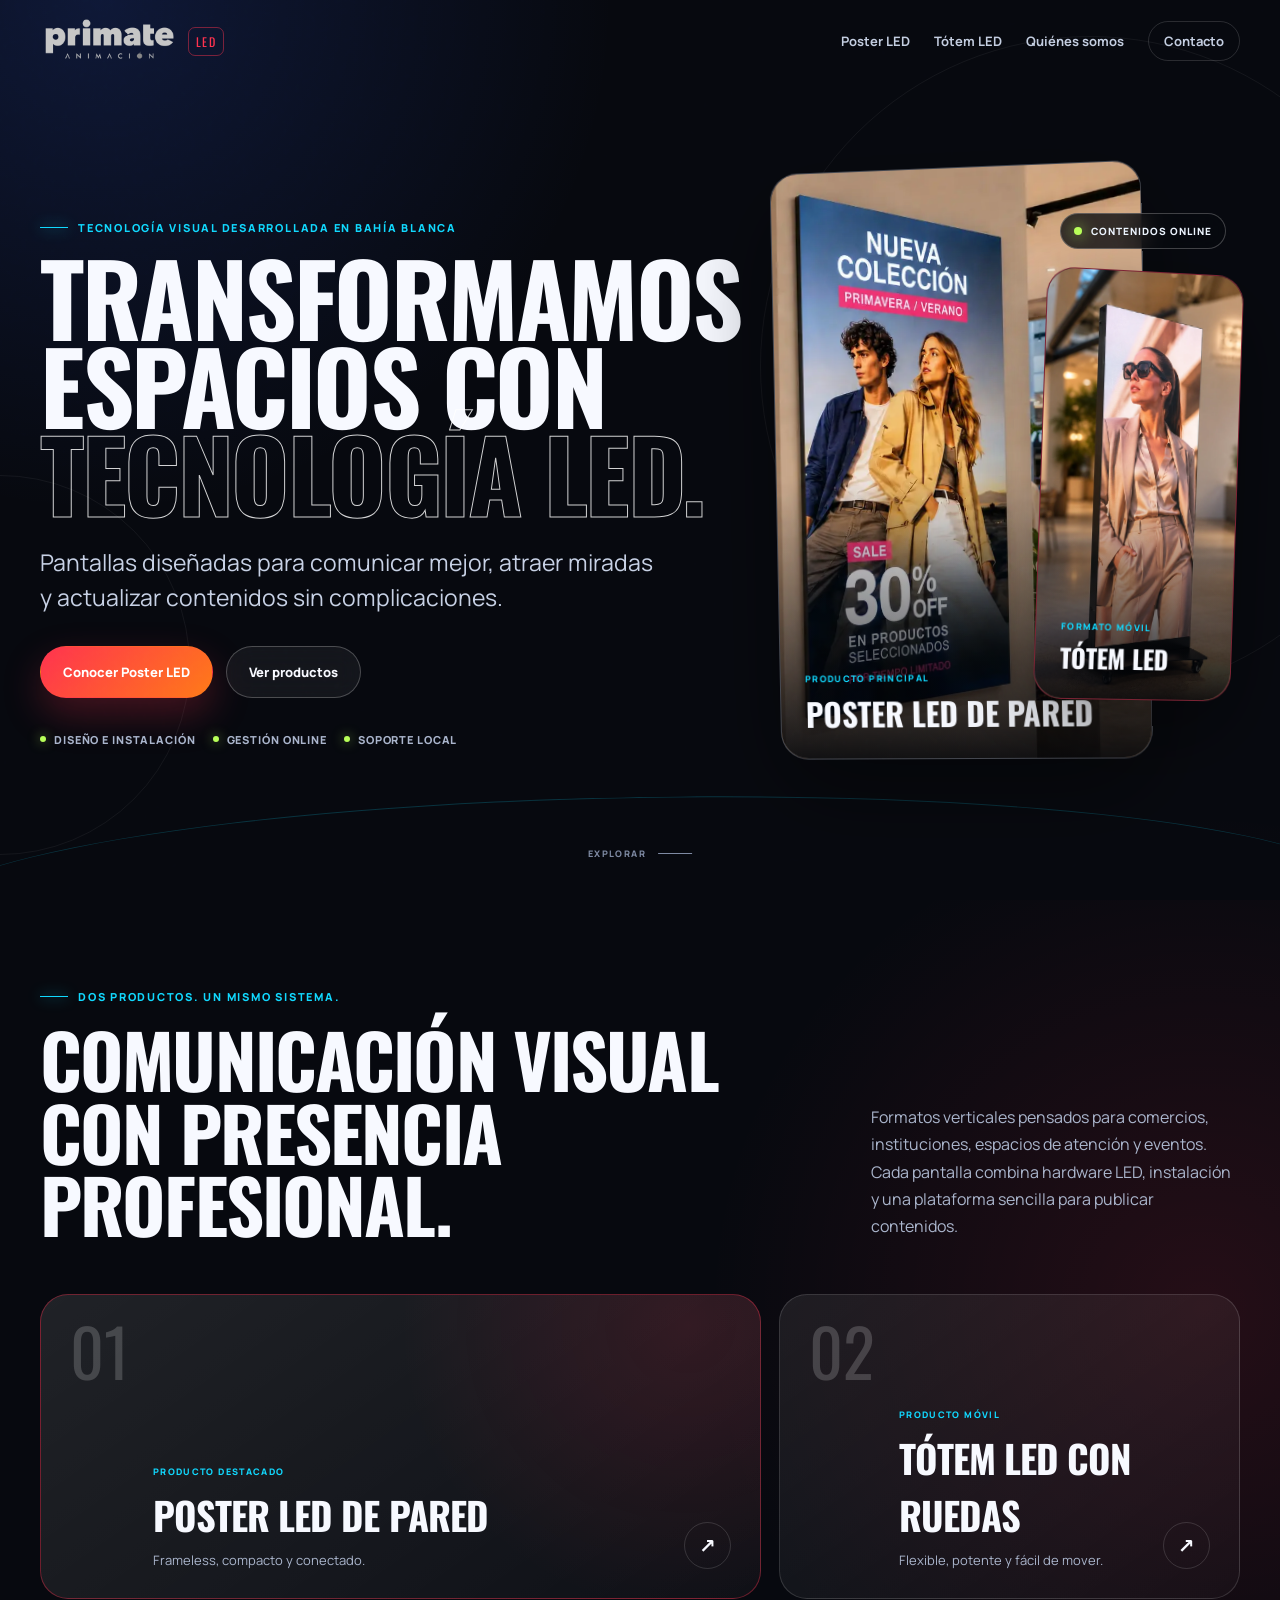
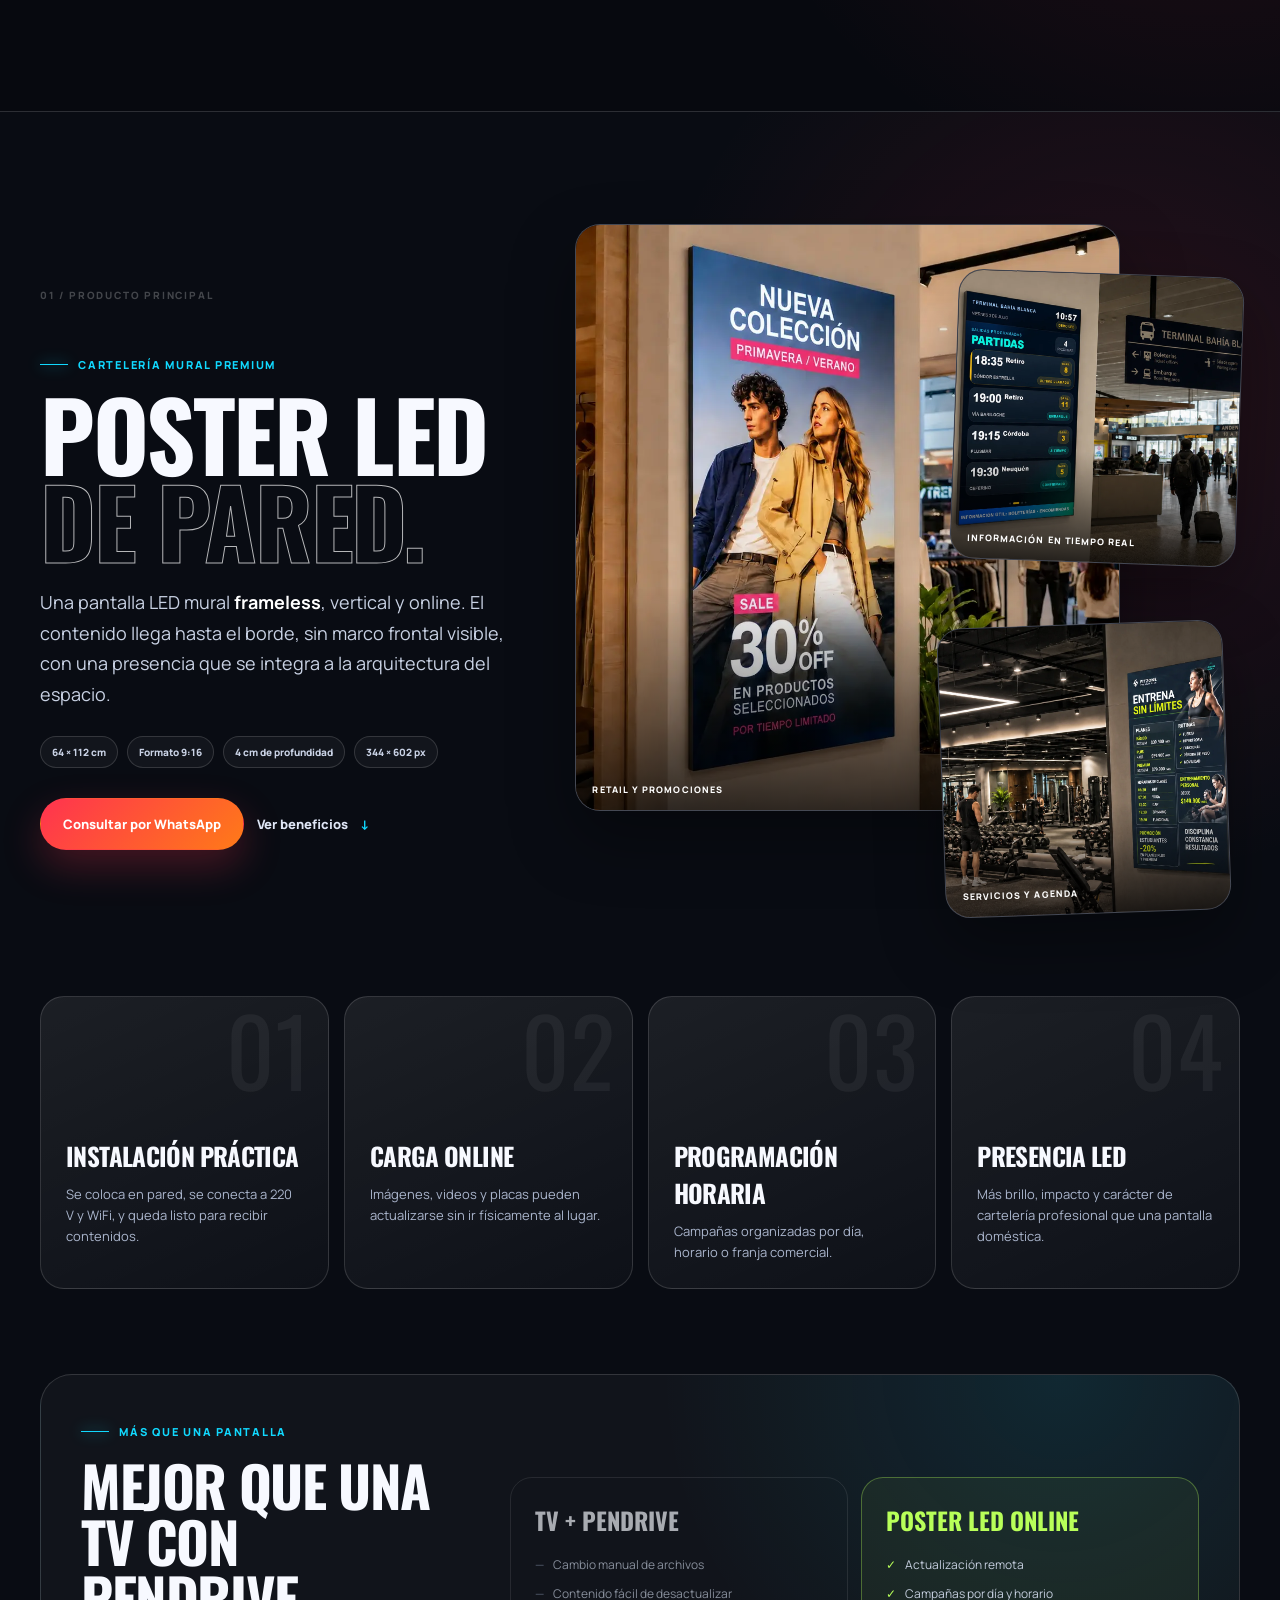
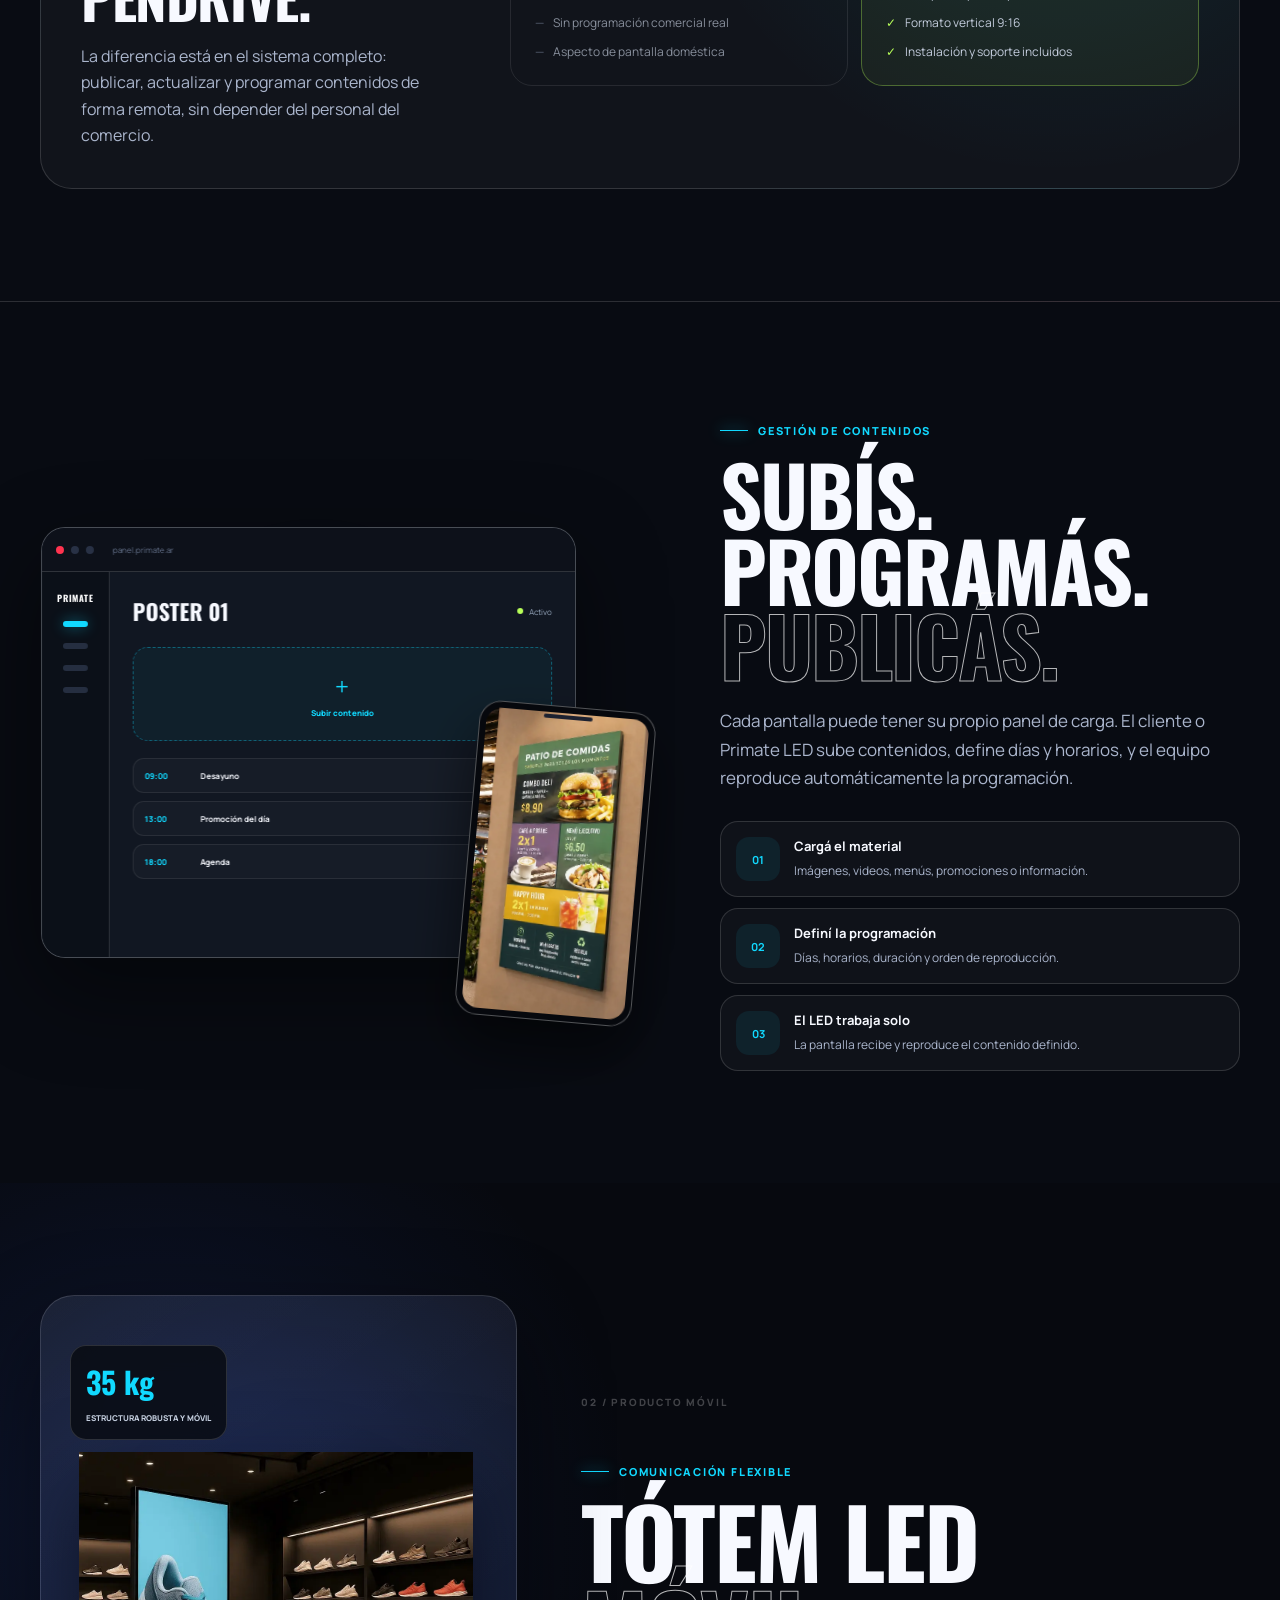
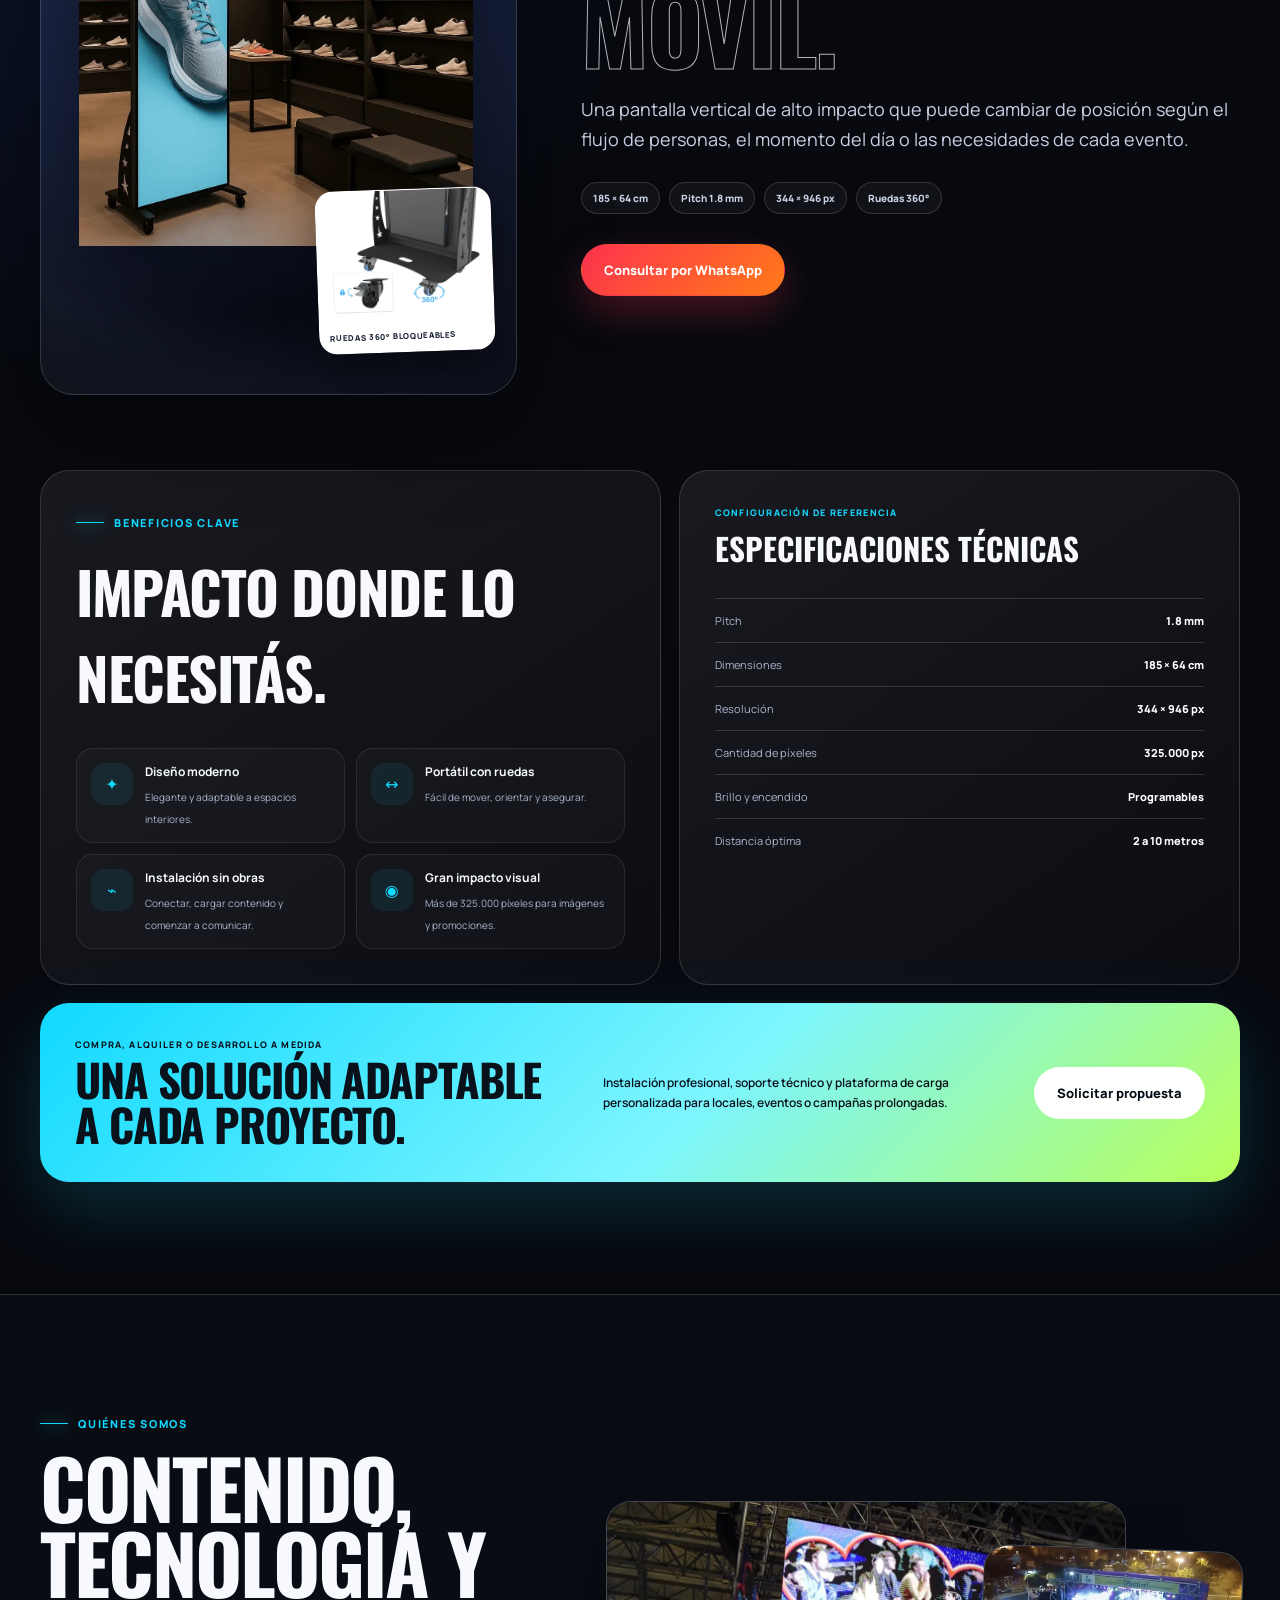
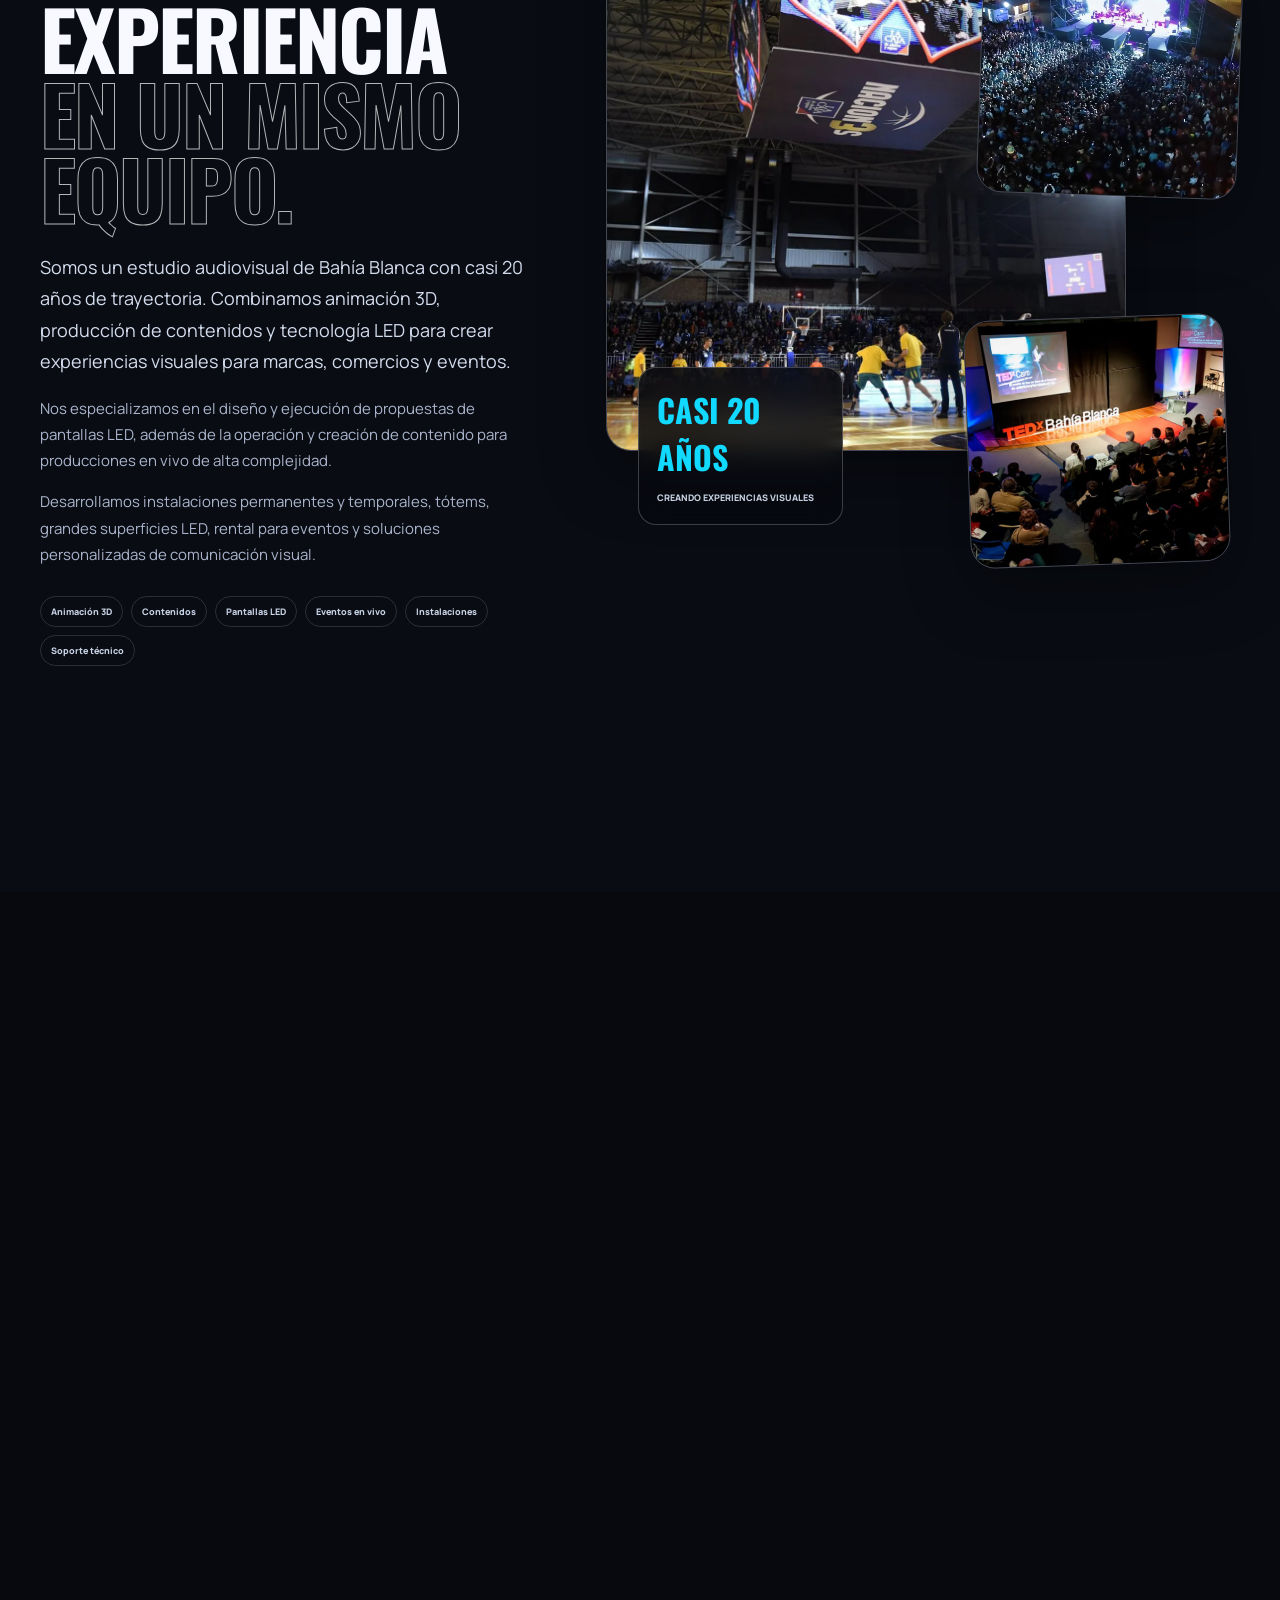
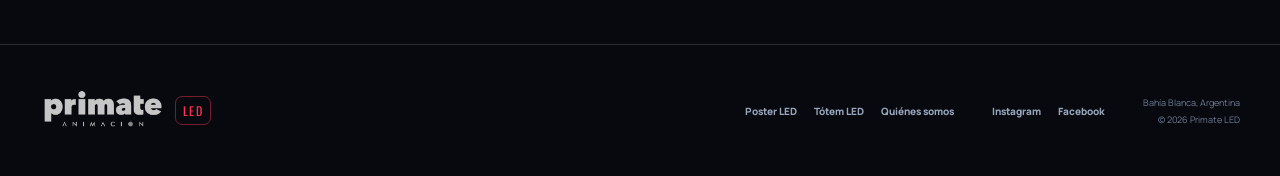
==== commit d8143b93: "Update image source for hero product totem" ====
--- a/index.html
+++ b/index.html
@@ -71,7 +71,7 @@
             </div>
           </article>
           <article class="hero-product hero-totem">
-            <img src="assets/images/totem-retail.webp" alt="Tótem LED móvil instalado en un local comercial">
+            <img src="assets/images/TOTEM-BBPS-1.webp" alt="Tótem LED móvil instalado en un local comercial">
             <div class="hero-product-label">
               <span>Formato móvil</span>
               <strong>Tótem LED</strong>
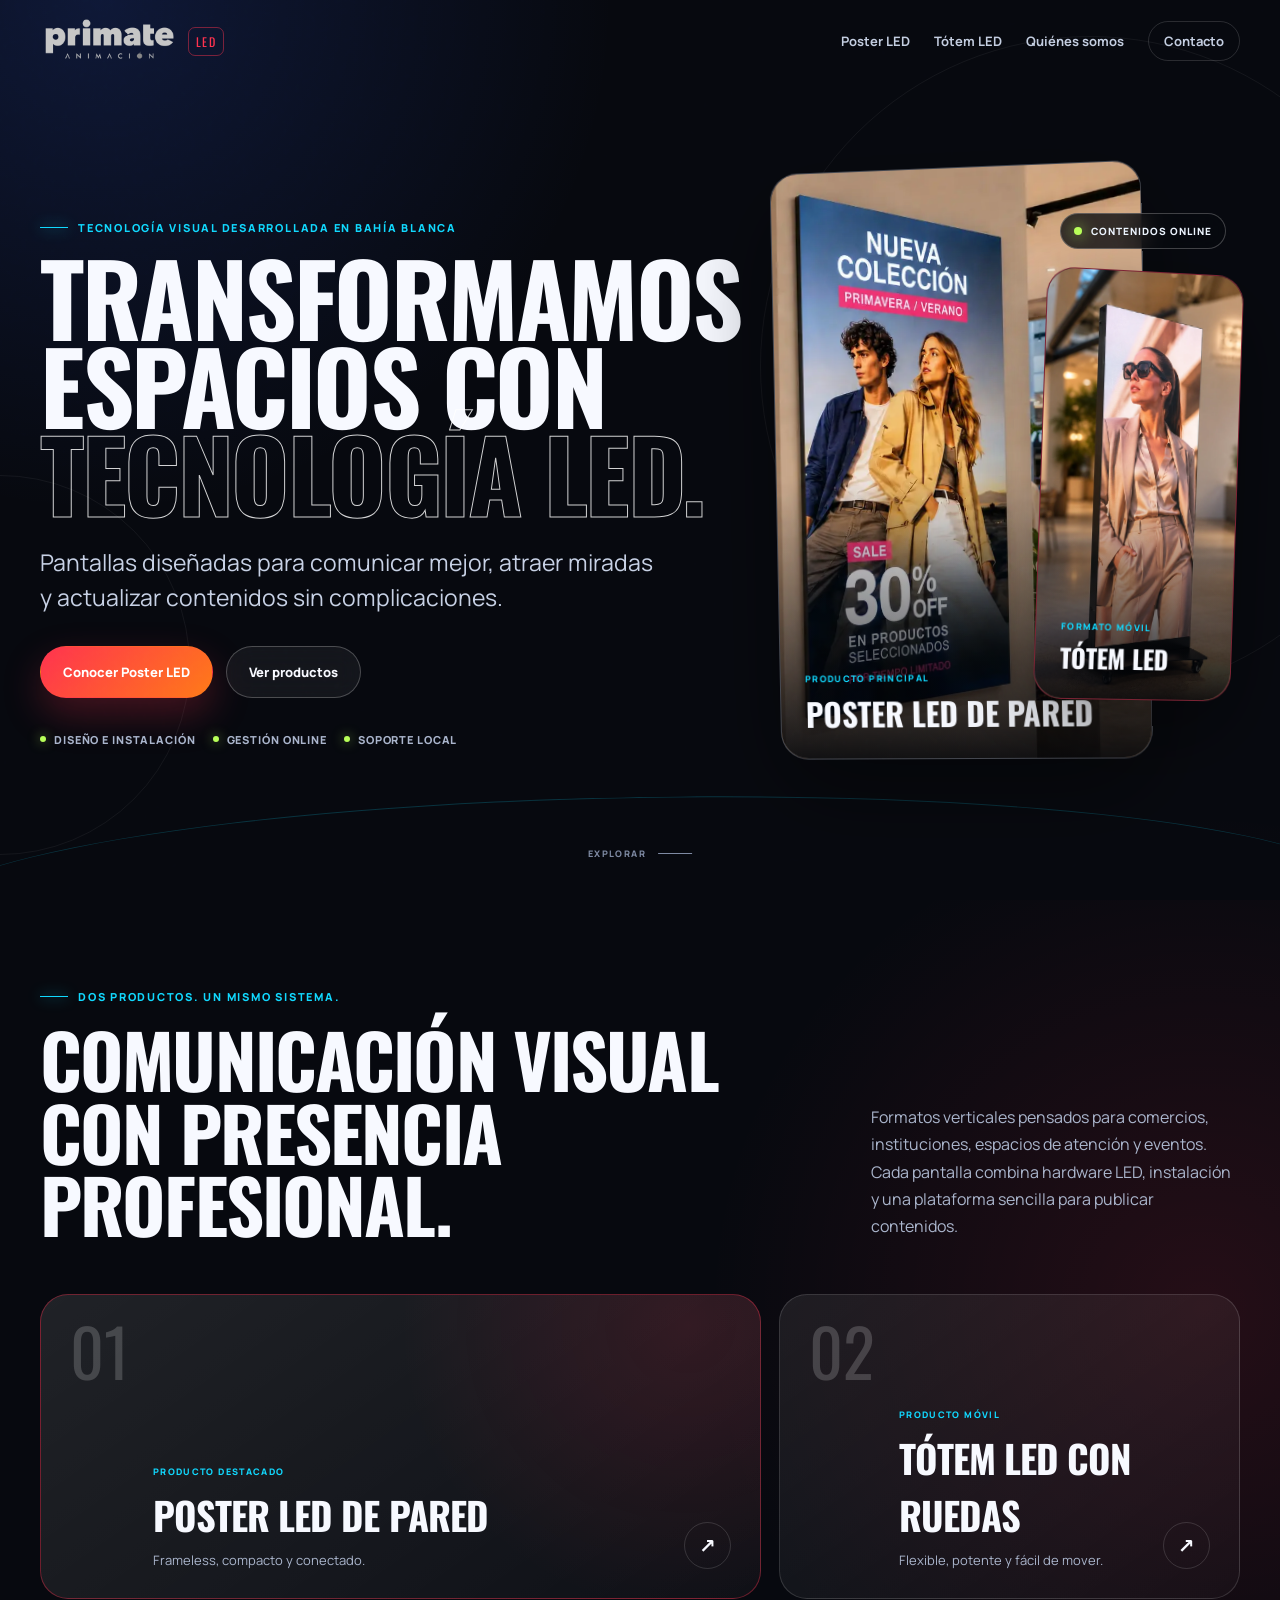
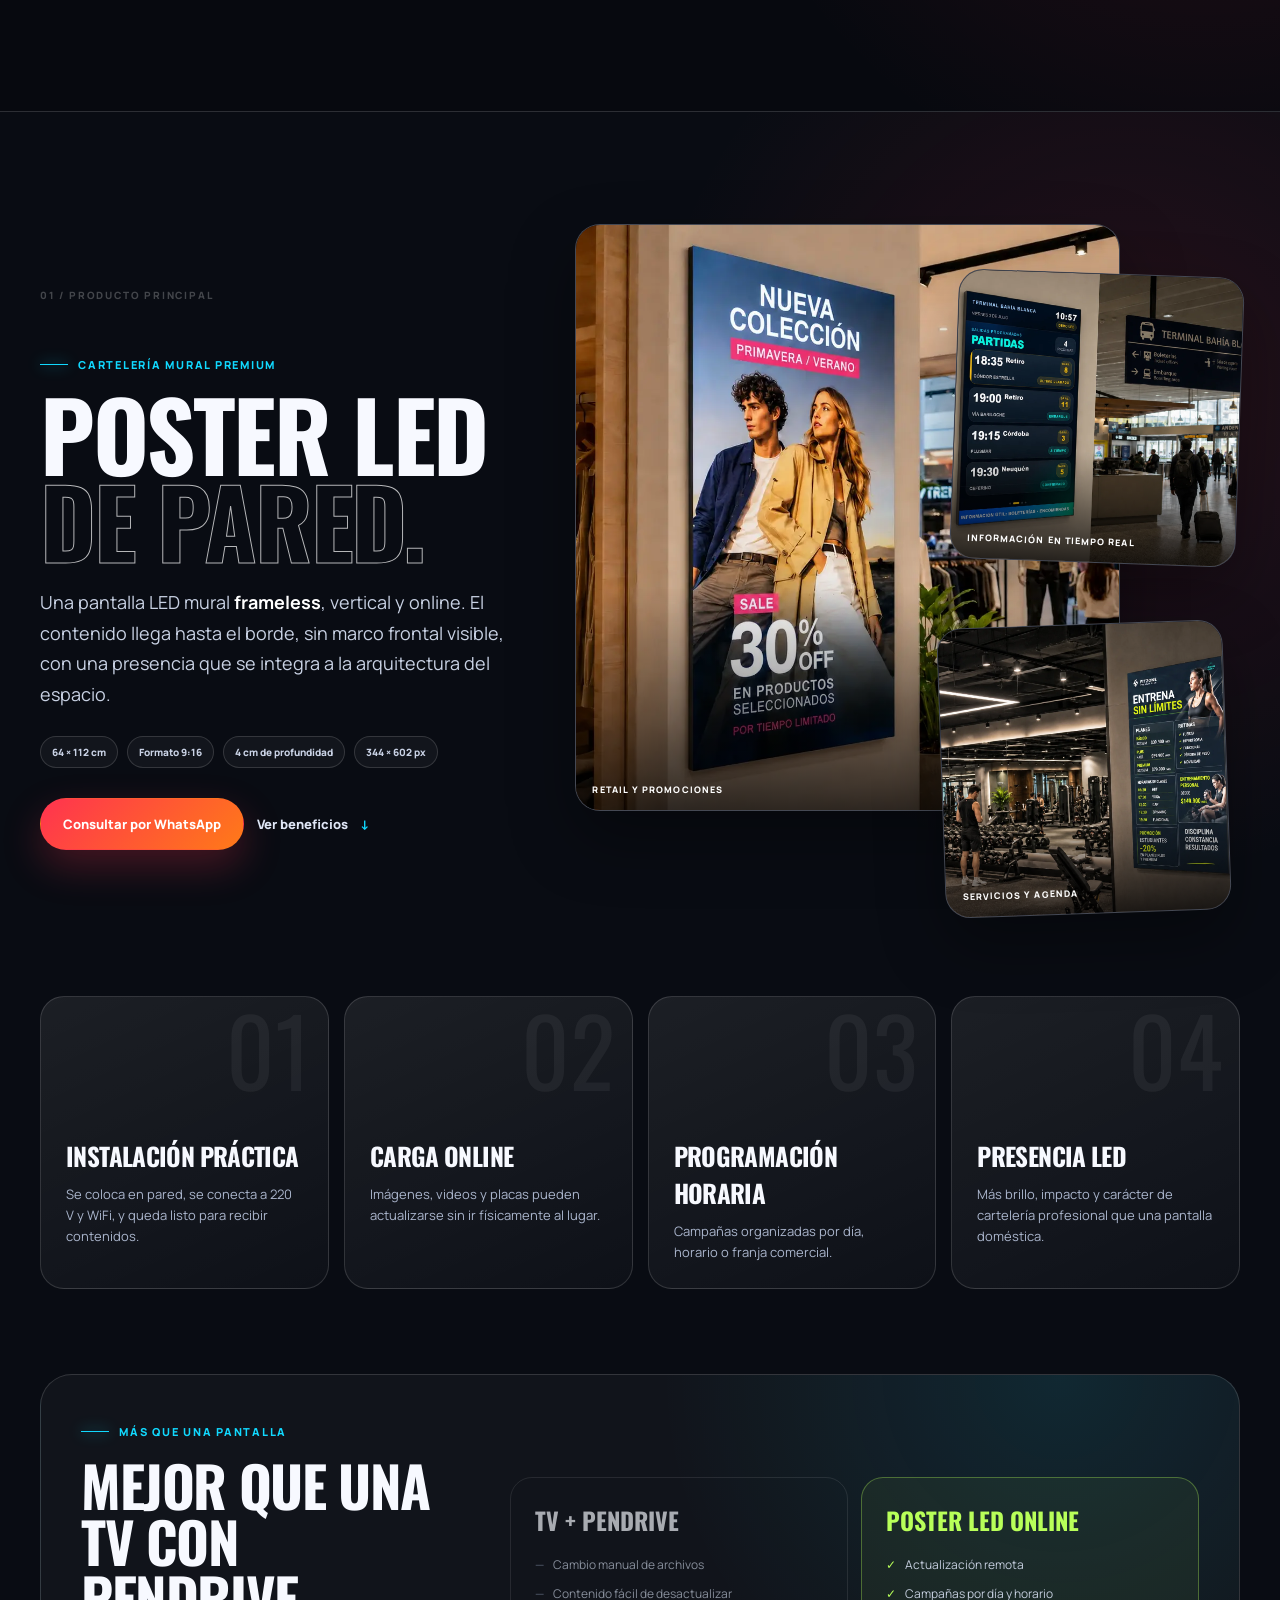
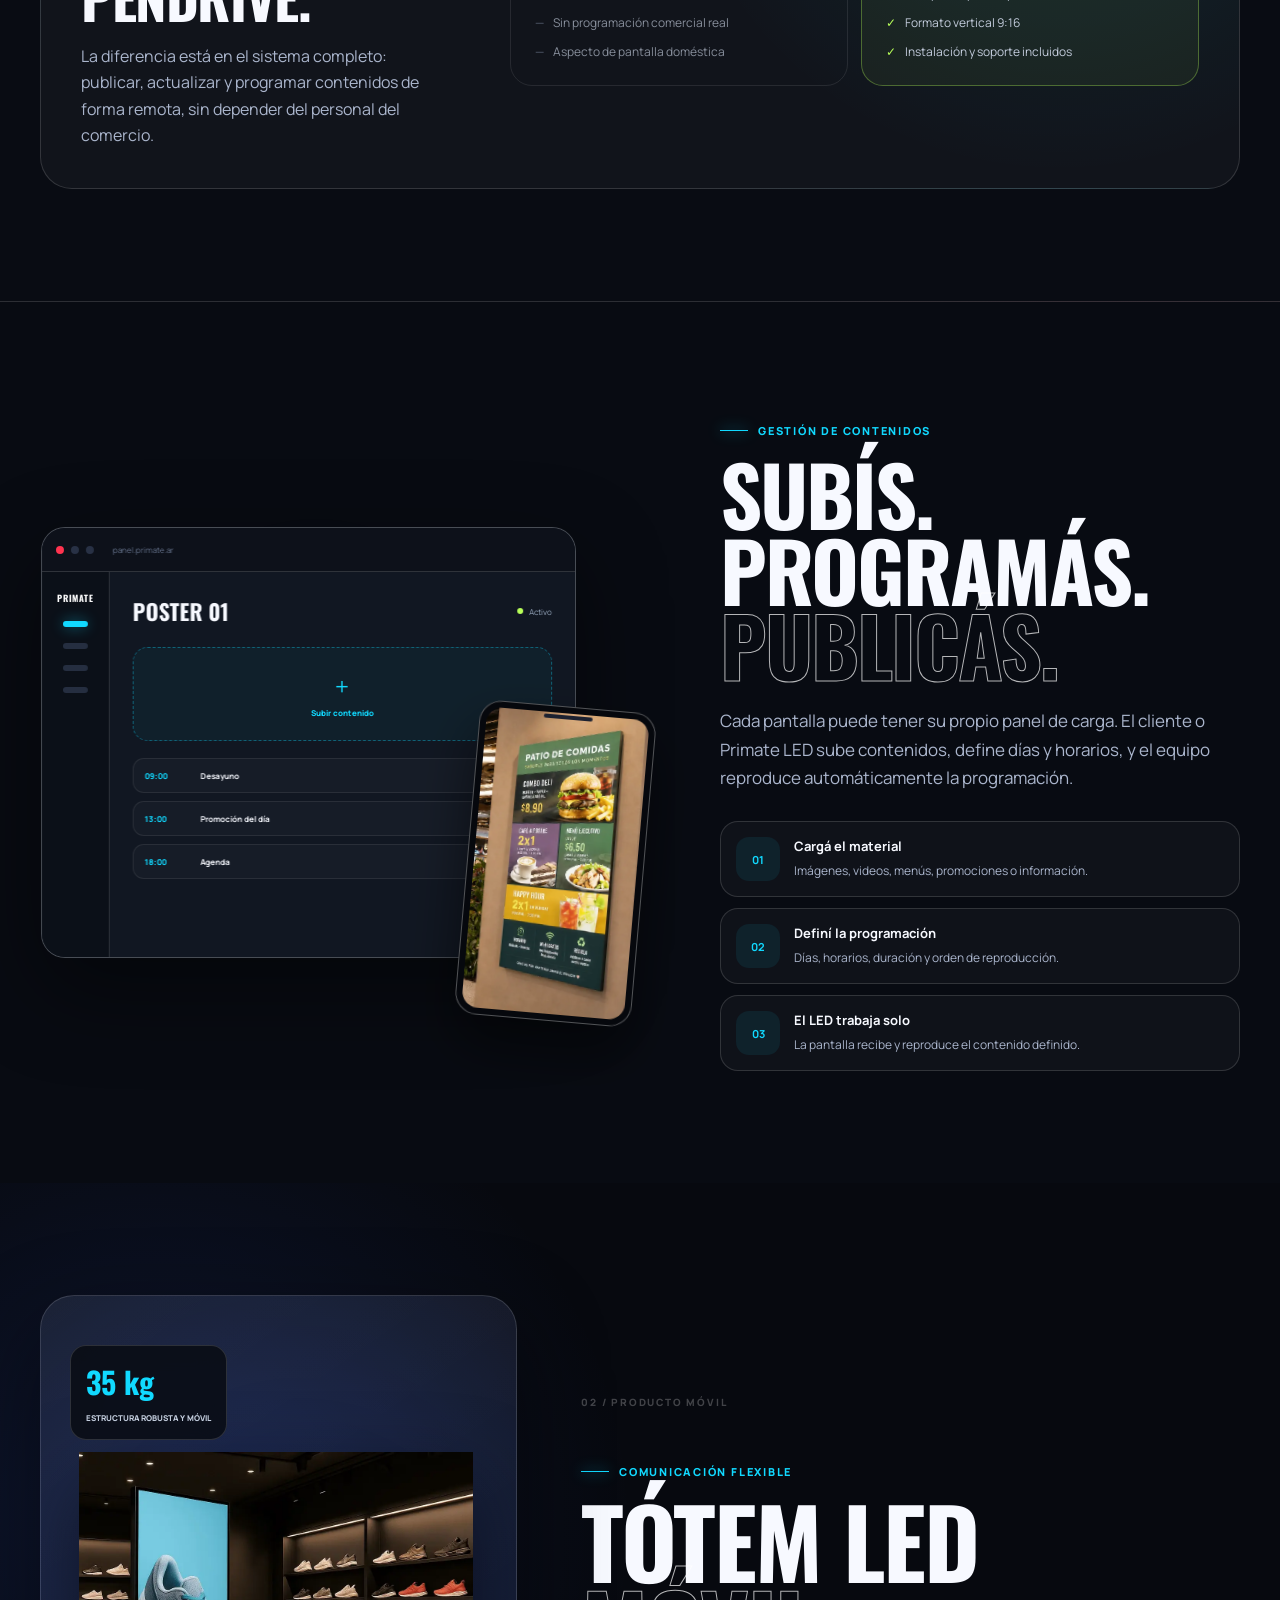
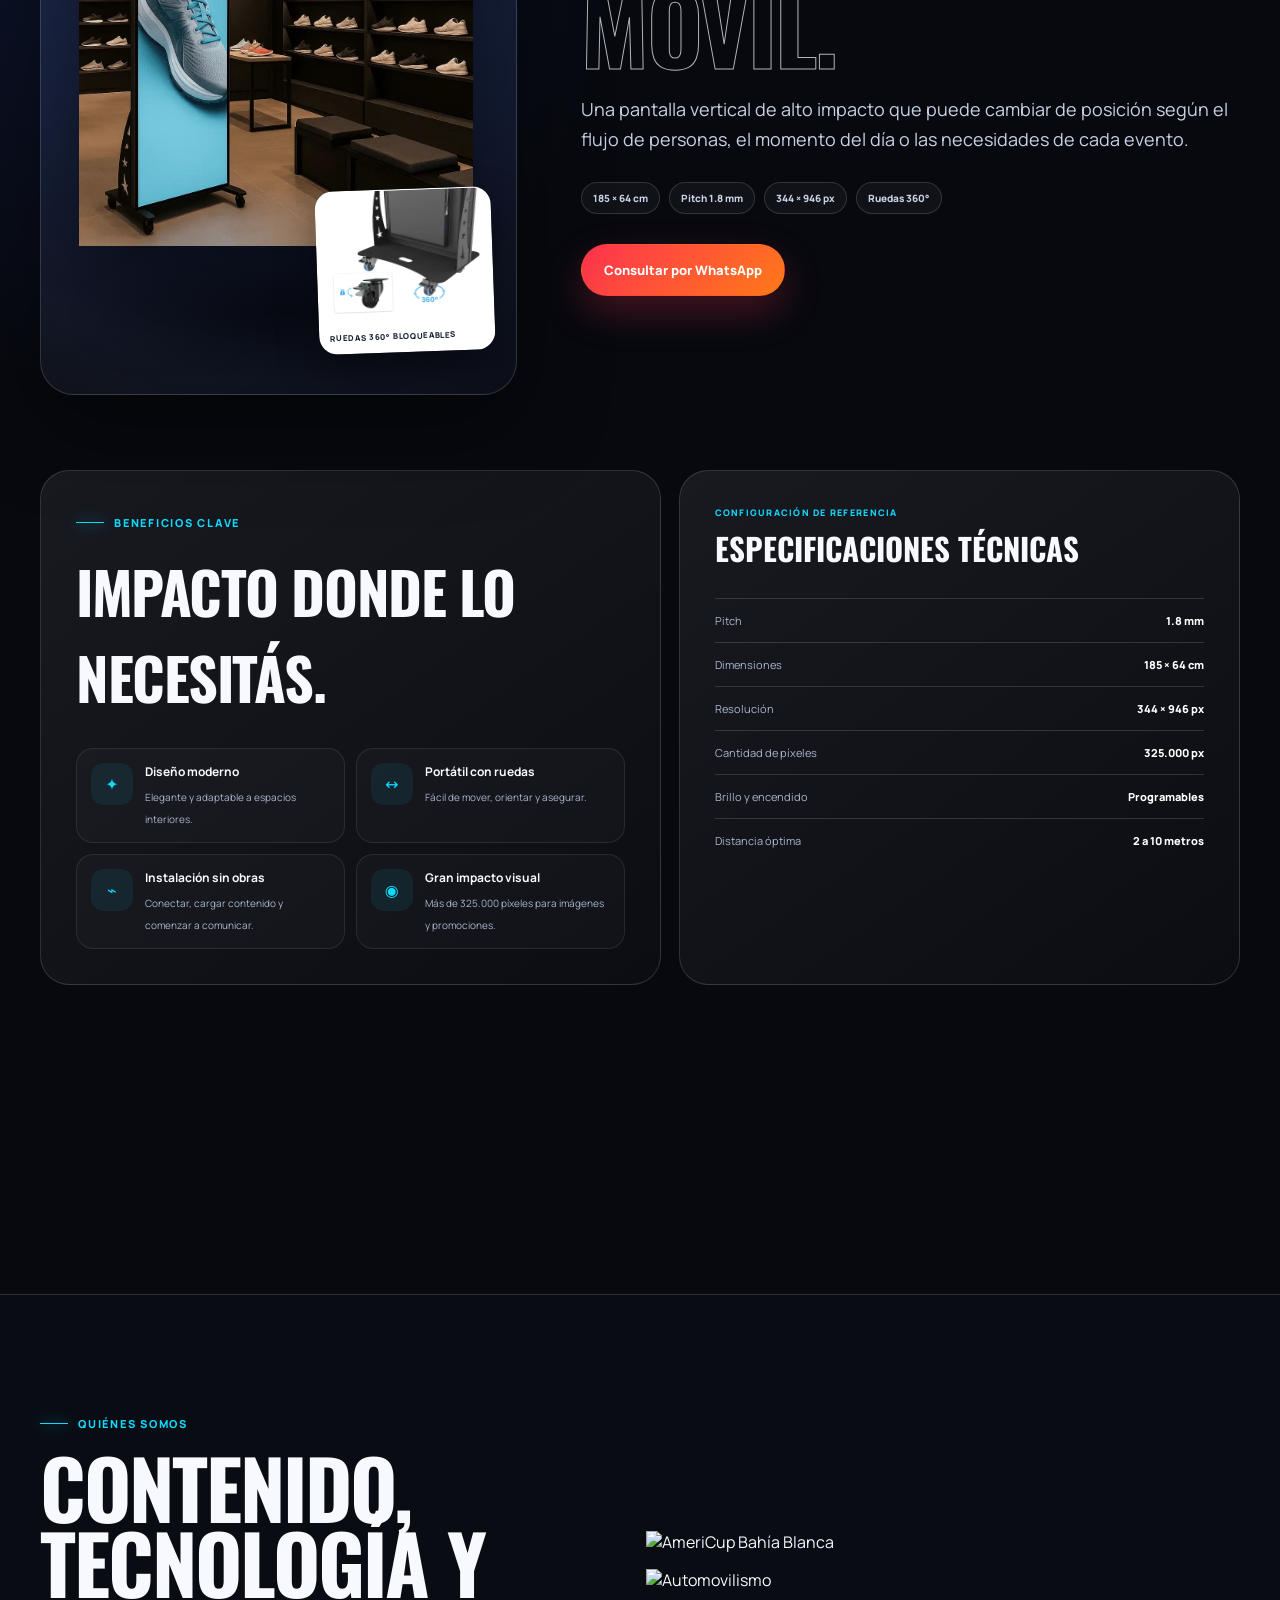
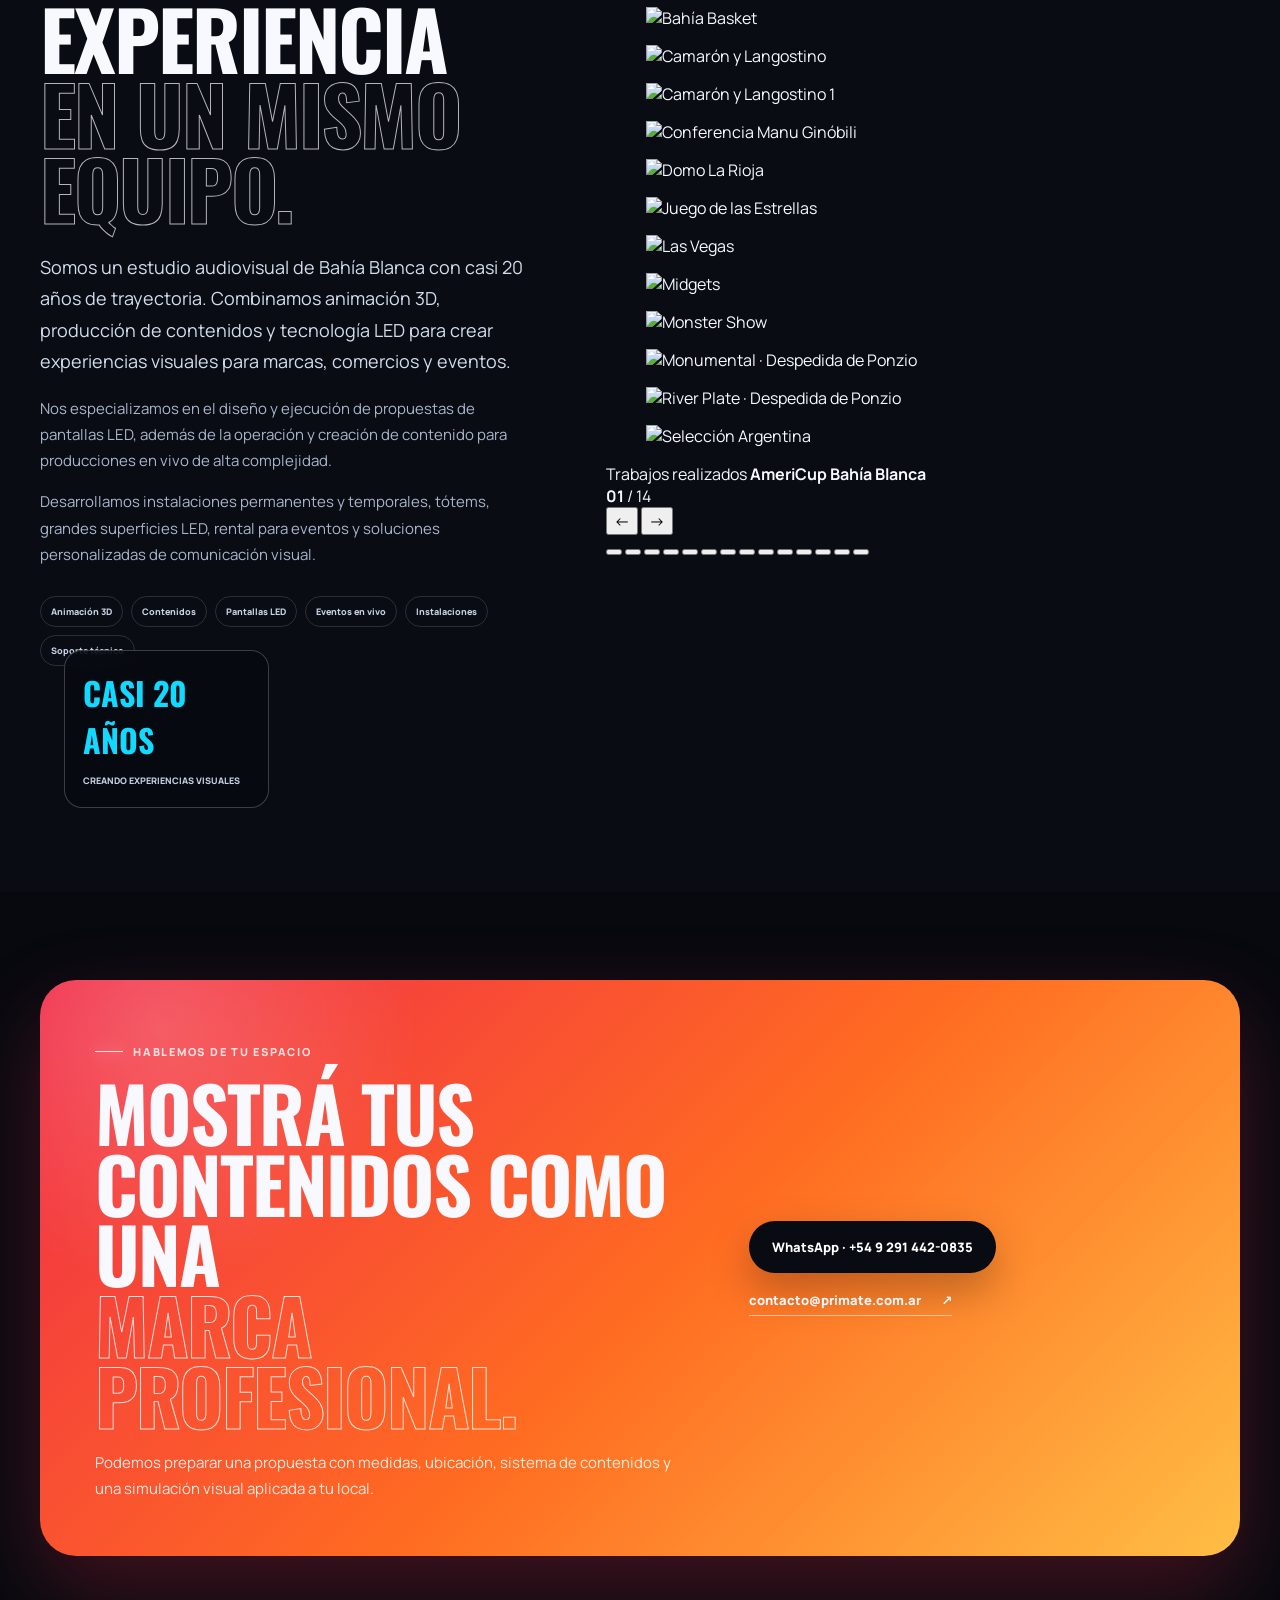
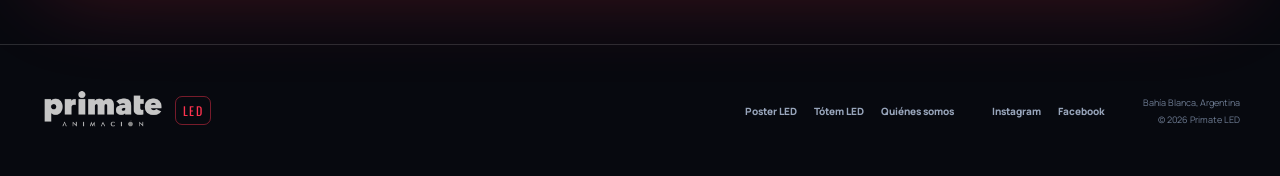
==== commit 50e4a664: "Update index.html" ====
--- a/index.html
+++ b/index.html
@@ -340,10 +340,79 @@
             </div>
           </div>
 
-          <div class="about-collage reveal">
-            <figure class="about-image about-image-main"><img src="assets/images/trayectoria-arena.webp" alt="Instalación de pantallas LED en un estadio" loading="lazy"></figure>
-            <figure class="about-image about-image-small"><img src="assets/images/trayectoria-evento.webp" alt="Evento masivo con producción visual de Primate" loading="lazy"></figure>
-            <figure class="about-image about-image-small"><img src="assets/images/trayectoria-tedx.webp" alt="Producción audiovisual para una conferencia" loading="lazy"></figure>
+          <div class="about-slideshow reveal" data-experience-slideshow aria-label="Trabajos realizados por Primate LED">
+            <div class="experience-stage">
+              <figure class="experience-slide is-active" data-title="AmeriCup Bahía Blanca" aria-hidden="false">
+                <img src="assets/images/experiencia/americup-bahia-blanca.webp" alt="AmeriCup Bahía Blanca" loading="eager" fetchpriority="high">
+              </figure>
+              <figure class="experience-slide" data-title="Automovilismo" aria-hidden="true">
+                <img src="assets/images/experiencia/automovilismo.webp" alt="Automovilismo" loading="lazy">
+              </figure>
+              <figure class="experience-slide" data-title="Bahía Basket" aria-hidden="true">
+                <img src="assets/images/experiencia/bahia-basket.webp" alt="Bahía Basket" loading="lazy">
+              </figure>
+              <figure class="experience-slide" data-title="Camarón y Langostino" aria-hidden="true">
+                <img src="assets/images/experiencia/camaron-y-langostino.webp" alt="Camarón y Langostino" loading="lazy">
+              </figure>
+              <figure class="experience-slide" data-title="Camarón y Langostino 1" aria-hidden="true">
+                <img src="assets/images/experiencia/camaron-y-langostino-1.webp" alt="Camarón y Langostino 1" loading="lazy">
+              </figure>
+              <figure class="experience-slide" data-title="Conferencia Manu Ginóbili" aria-hidden="true">
+                <img src="assets/images/experiencia/conferencia-manu-ginobili.webp" alt="Conferencia Manu Ginóbili" loading="lazy">
+              </figure>
+              <figure class="experience-slide" data-title="Domo La Rioja" aria-hidden="true">
+                <img src="assets/images/experiencia/domo-la-rioja.webp" alt="Domo La Rioja" loading="lazy">
+              </figure>
+              <figure class="experience-slide" data-title="Juego de las Estrellas" aria-hidden="true">
+                <img src="assets/images/experiencia/juego-de-las-estrellas.webp" alt="Juego de las Estrellas" loading="lazy">
+              </figure>
+              <figure class="experience-slide" data-title="Las Vegas" aria-hidden="true">
+                <img src="assets/images/experiencia/las-vegas.webp" alt="Las Vegas" loading="lazy">
+              </figure>
+              <figure class="experience-slide" data-title="Midgets" aria-hidden="true">
+                <img src="assets/images/experiencia/midgets.webp" alt="Midgets" loading="lazy">
+              </figure>
+              <figure class="experience-slide" data-title="Monster Show" aria-hidden="true">
+                <img src="assets/images/experiencia/monster-show.webp" alt="Monster Show" loading="lazy">
+              </figure>
+              <figure class="experience-slide" data-title="Monumental · Despedida de Ponzio" aria-hidden="true">
+                <img src="assets/images/experiencia/monumental-despedida-de-ponzio.webp" alt="Monumental · Despedida de Ponzio" loading="lazy">
+              </figure>
+              <figure class="experience-slide" data-title="River Plate · Despedida de Ponzio" aria-hidden="true">
+                <img src="assets/images/experiencia/river-plate-despedida-de-ponzio.webp" alt="River Plate · Despedida de Ponzio" loading="lazy">
+              </figure>
+              <figure class="experience-slide" data-title="Selección Argentina" aria-hidden="true">
+                <img src="assets/images/experiencia/seleccion-argentina.webp" alt="Selección Argentina" loading="lazy">
+              </figure>
+              <div class="experience-shade" aria-hidden="true"></div>
+              <div class="experience-caption" aria-live="polite">
+                <div>
+                  <span>Trabajos realizados</span>
+                  <strong data-experience-title>AmeriCup Bahía Blanca</strong>
+                </div>
+                <span class="experience-counter"><b data-experience-current>01</b> / 14</span>
+              </div>
+              <div class="experience-controls" aria-label="Controles del slideshow">
+                <button type="button" class="experience-arrow" data-experience-prev aria-label="Foto anterior">←</button>
+                <button type="button" class="experience-arrow" data-experience-next aria-label="Foto siguiente">→</button>
+              </div>
+            </div>
+            <div class="experience-dots" aria-label="Seleccionar trabajo">
+              <button type="button" class="experience-dot is-active" data-experience-dot="0" aria-label="Ver AmeriCup Bahía Blanca" aria-current="true"></button>
+              <button type="button" class="experience-dot" data-experience-dot="1" aria-label="Ver Automovilismo" aria-current="false"></button>
+              <button type="button" class="experience-dot" data-experience-dot="2" aria-label="Ver Bahía Basket" aria-current="false"></button>
+              <button type="button" class="experience-dot" data-experience-dot="3" aria-label="Ver Camarón y Langostino" aria-current="false"></button>
+              <button type="button" class="experience-dot" data-experience-dot="4" aria-label="Ver Camarón y Langostino 1" aria-current="false"></button>
+              <button type="button" class="experience-dot" data-experience-dot="5" aria-label="Ver Conferencia Manu Ginóbili" aria-current="false"></button>
+              <button type="button" class="experience-dot" data-experience-dot="6" aria-label="Ver Domo La Rioja" aria-current="false"></button>
+              <button type="button" class="experience-dot" data-experience-dot="7" aria-label="Ver Juego de las Estrellas" aria-current="false"></button>
+              <button type="button" class="experience-dot" data-experience-dot="8" aria-label="Ver Las Vegas" aria-current="false"></button>
+              <button type="button" class="experience-dot" data-experience-dot="9" aria-label="Ver Midgets" aria-current="false"></button>
+              <button type="button" class="experience-dot" data-experience-dot="10" aria-label="Ver Monster Show" aria-current="false"></button>
+              <button type="button" class="experience-dot" data-experience-dot="11" aria-label="Ver Monumental · Despedida de Ponzio" aria-current="false"></button>
+              <button type="button" class="experience-dot" data-experience-dot="12" aria-label="Ver River Plate · Despedida de Ponzio" aria-current="false"></button>
+              <button type="button" class="experience-dot" data-experience-dot="13" aria-label="Ver Selección Argentina" aria-current="false"></button>
+            </div>
             <div class="about-badge"><strong>Casi 20 años</strong><span>creando experiencias visuales</span></div>
           </div>
         </div>
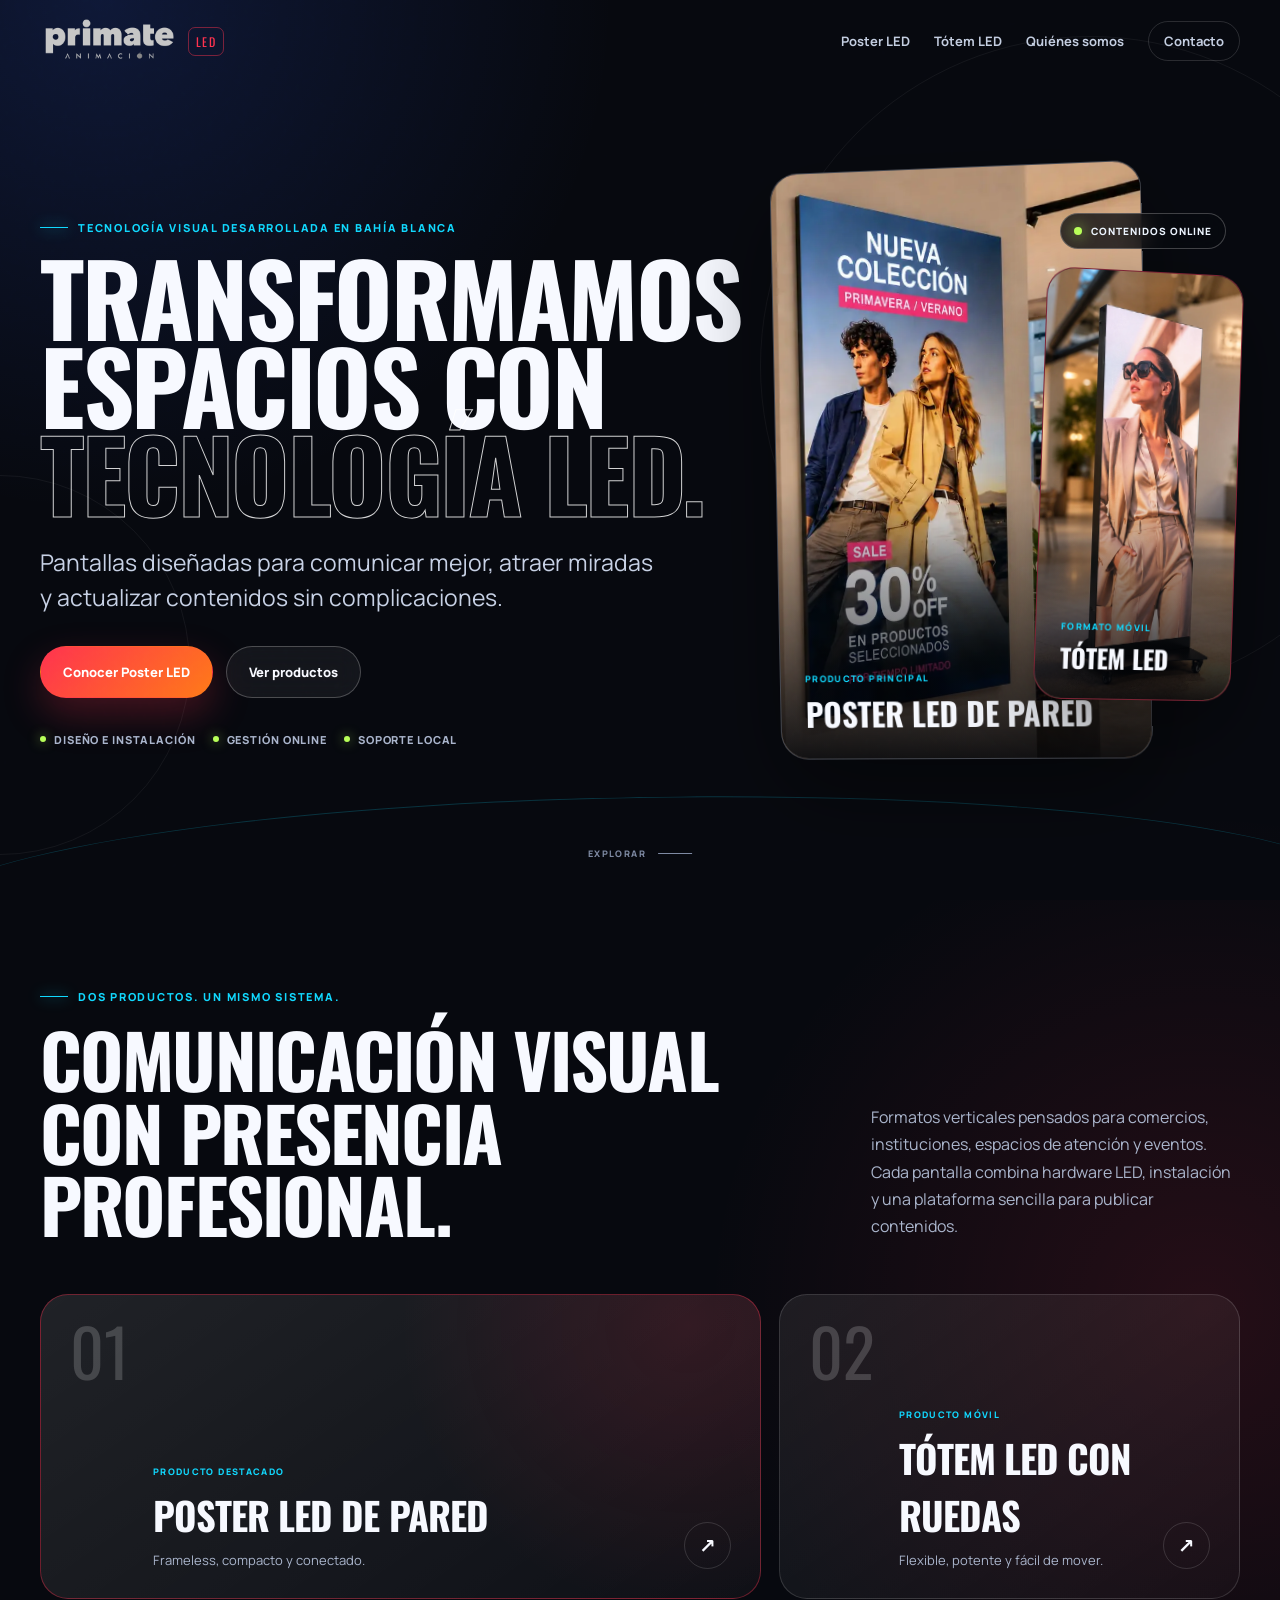
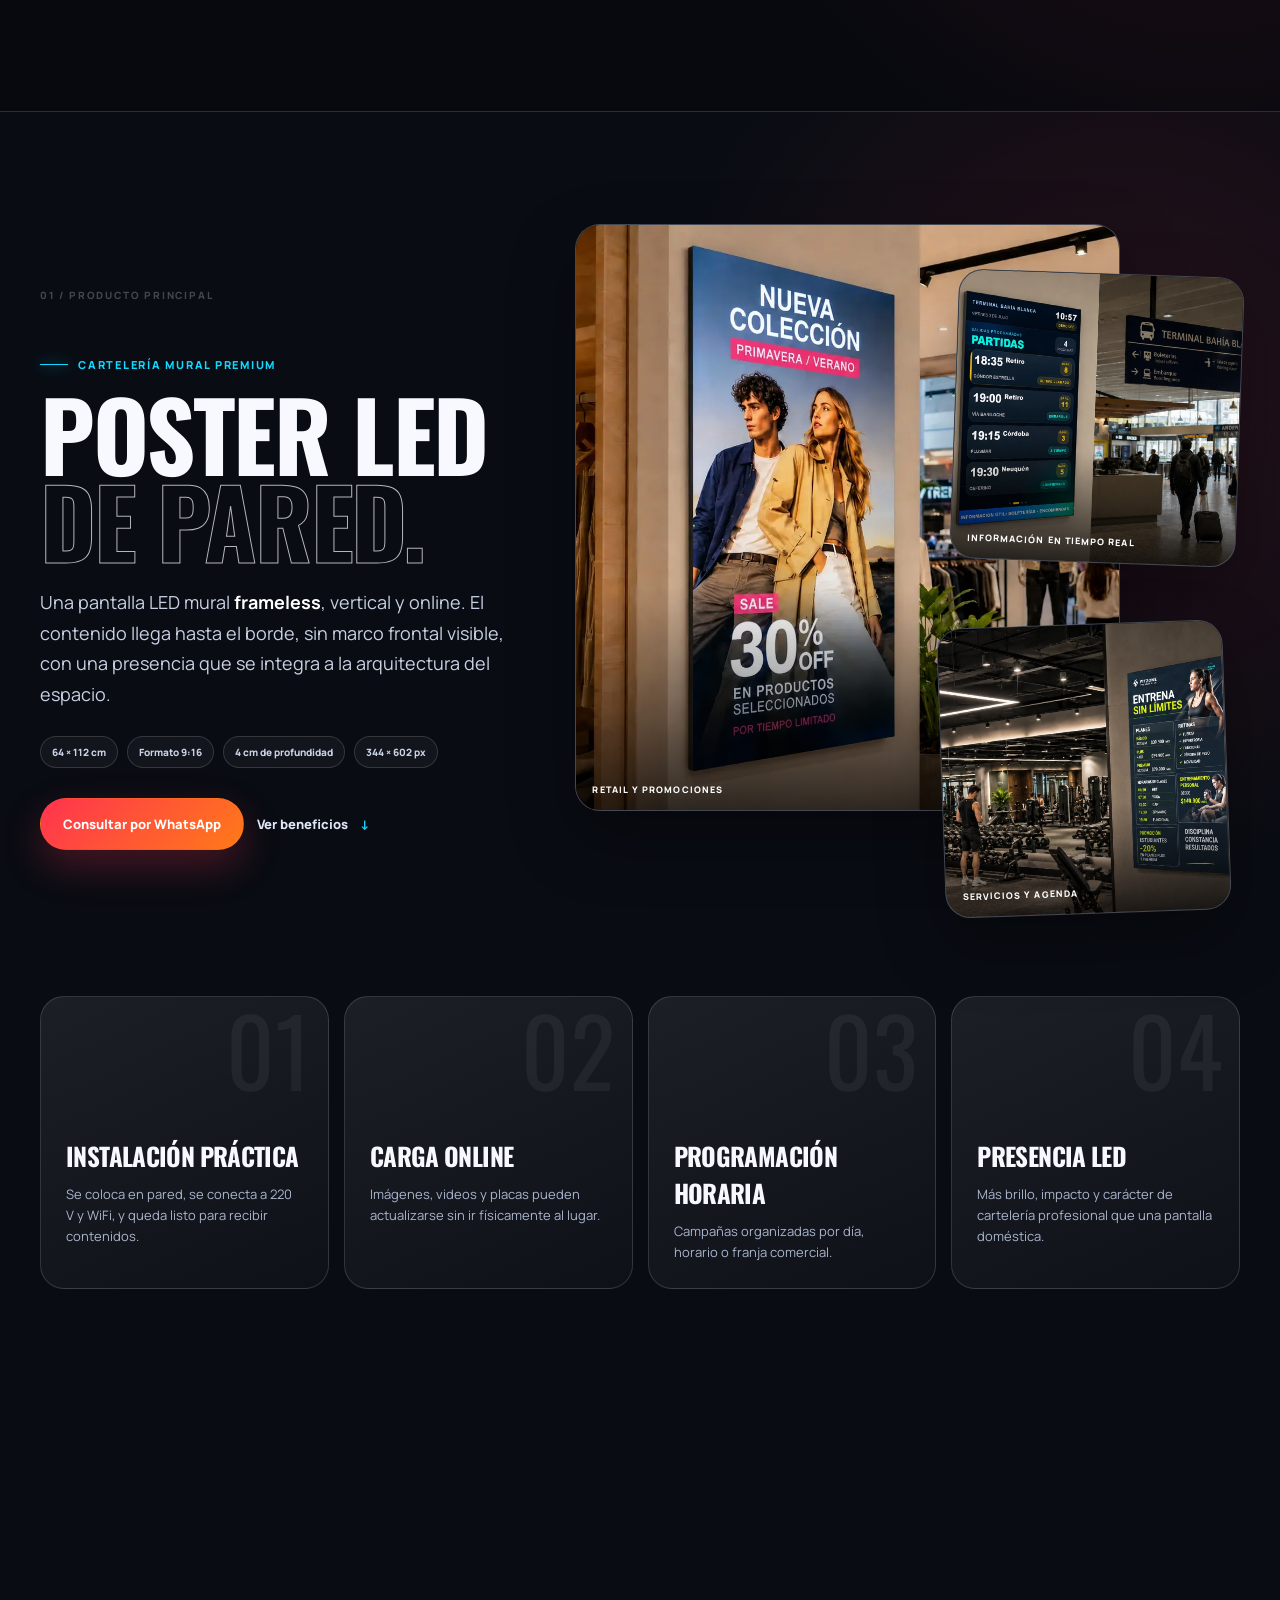
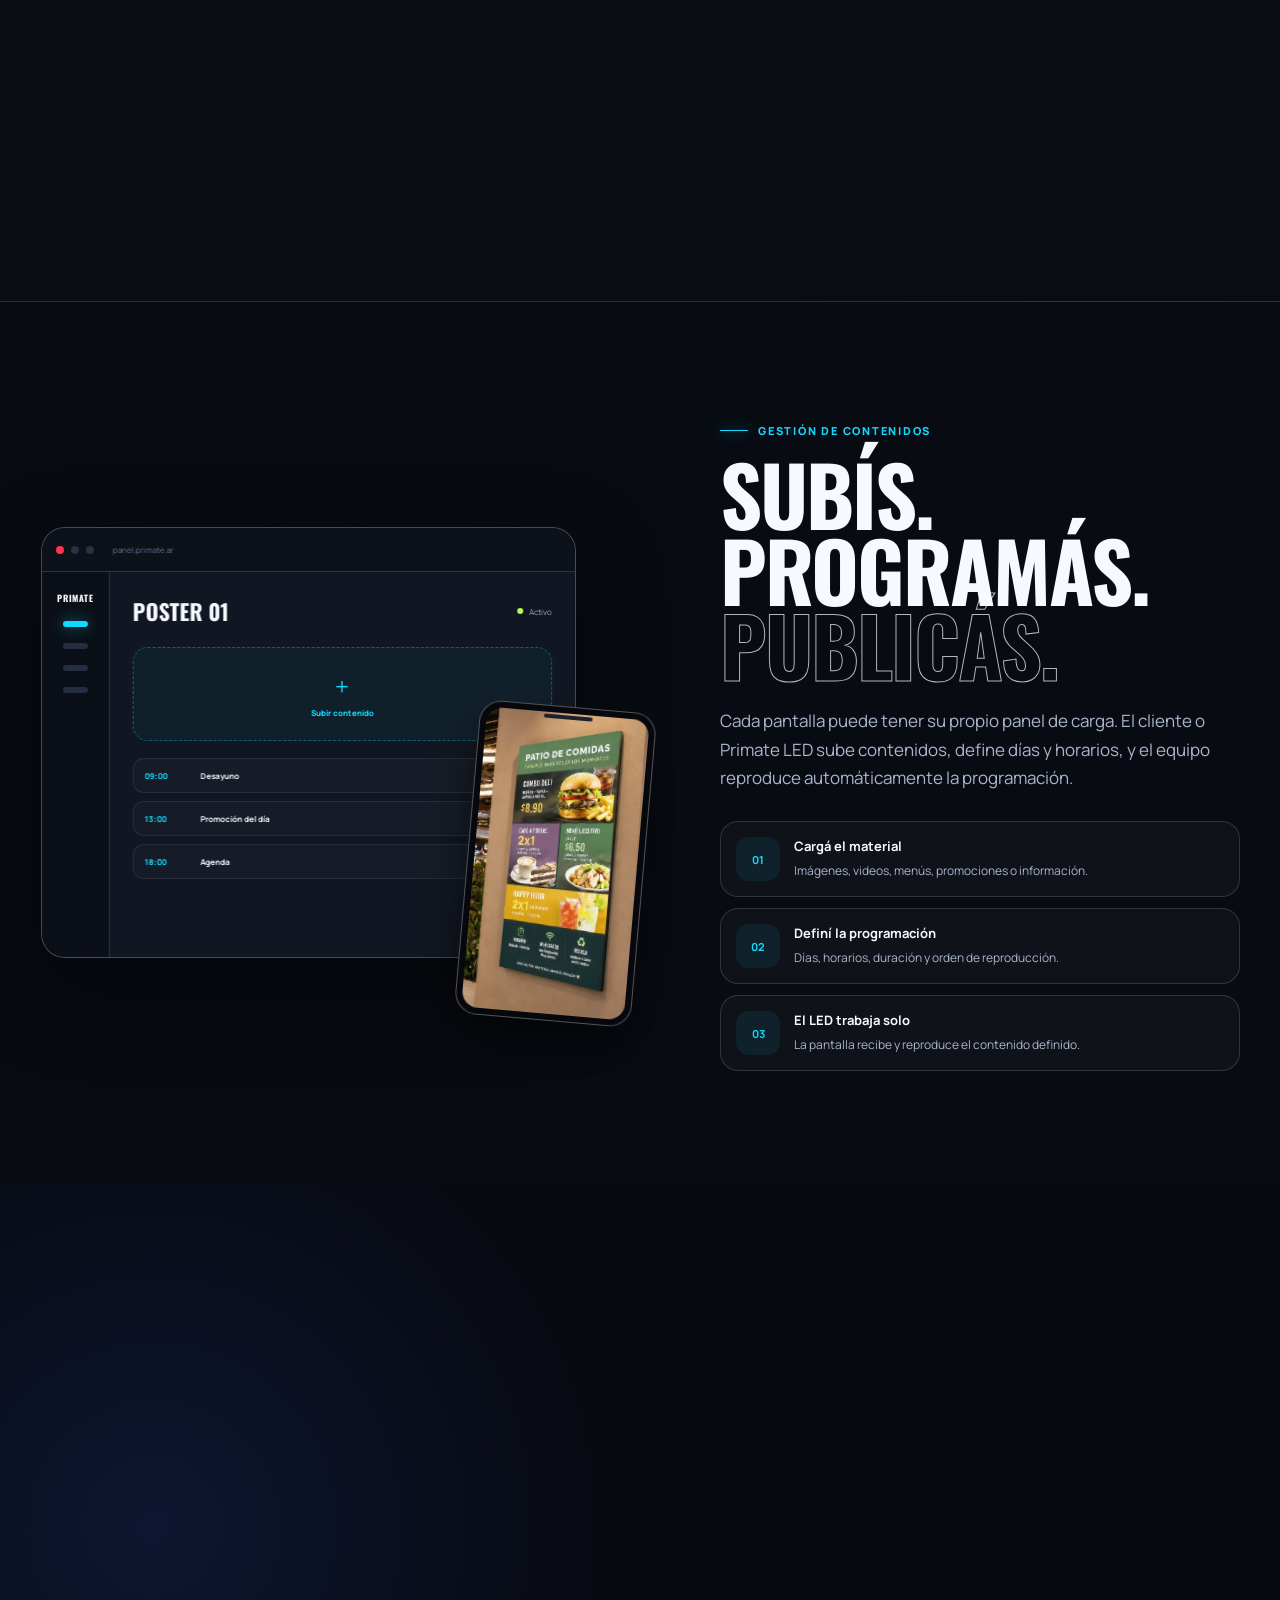
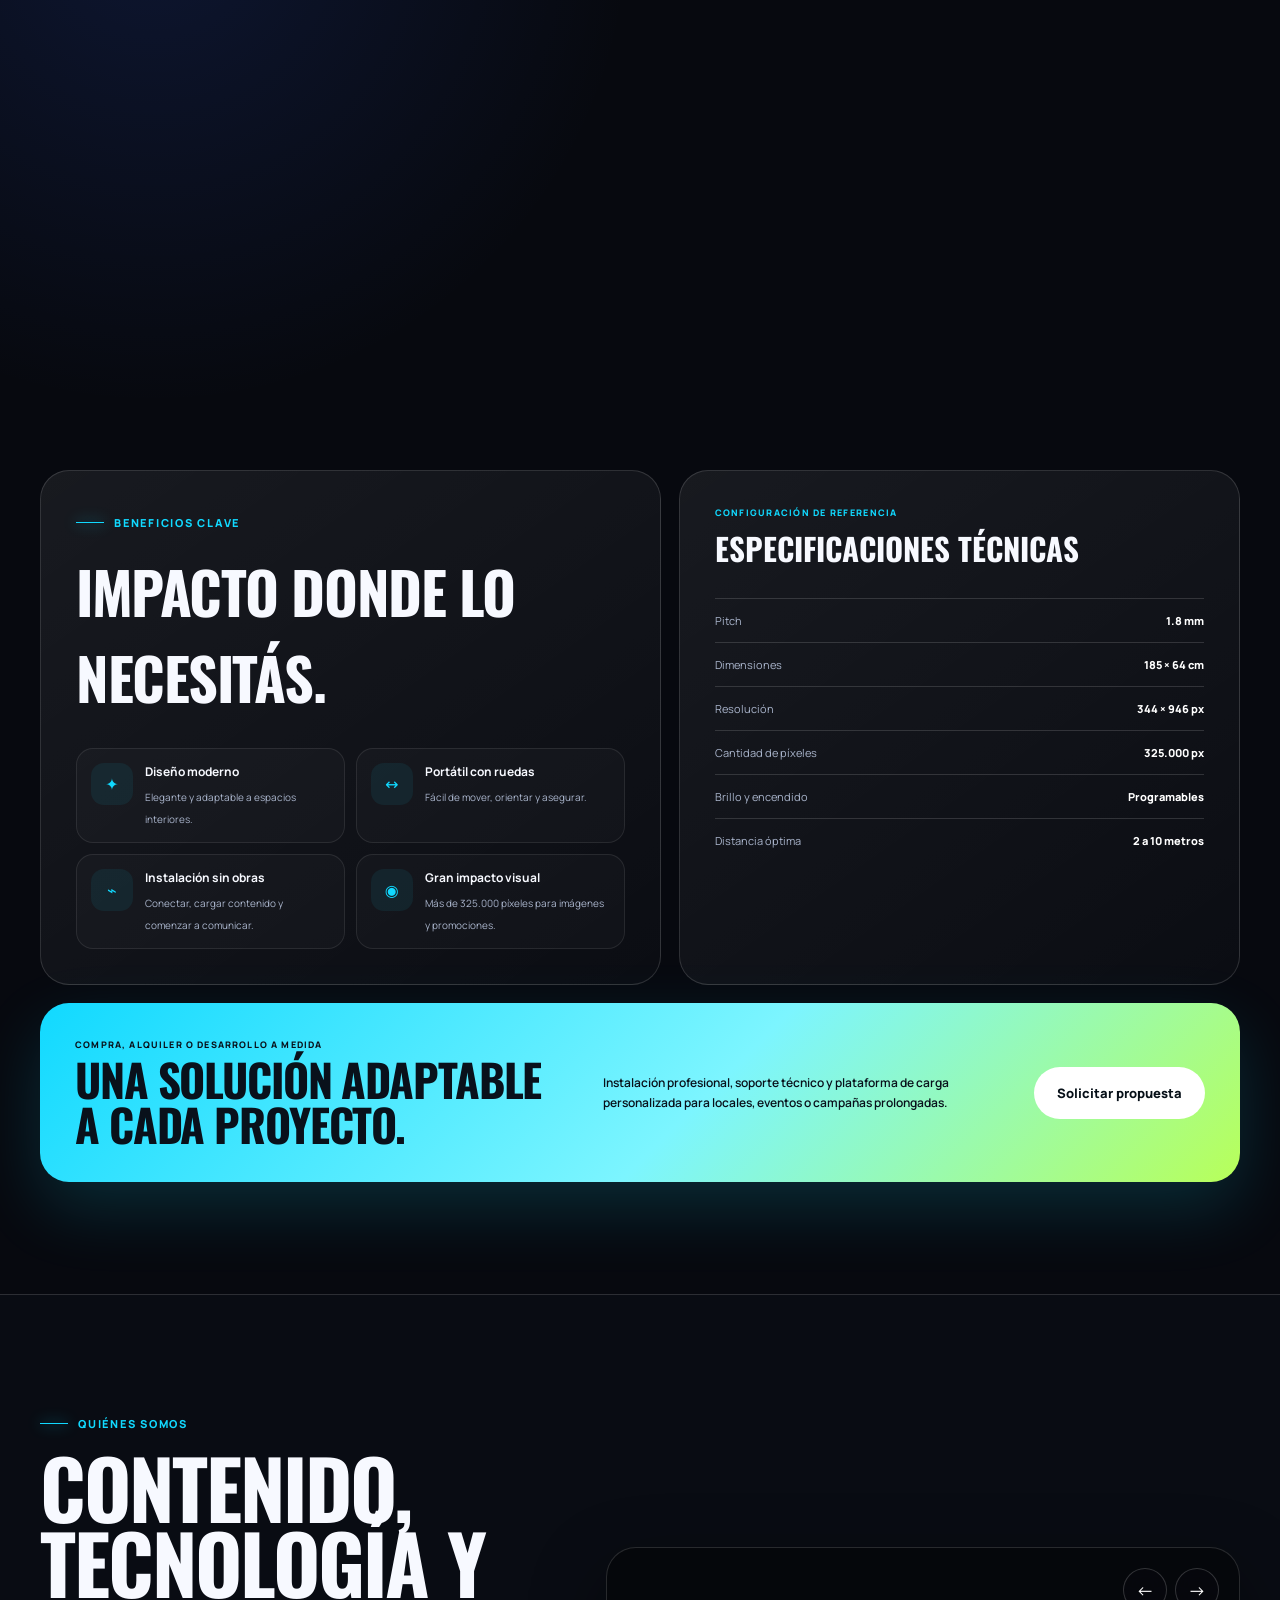
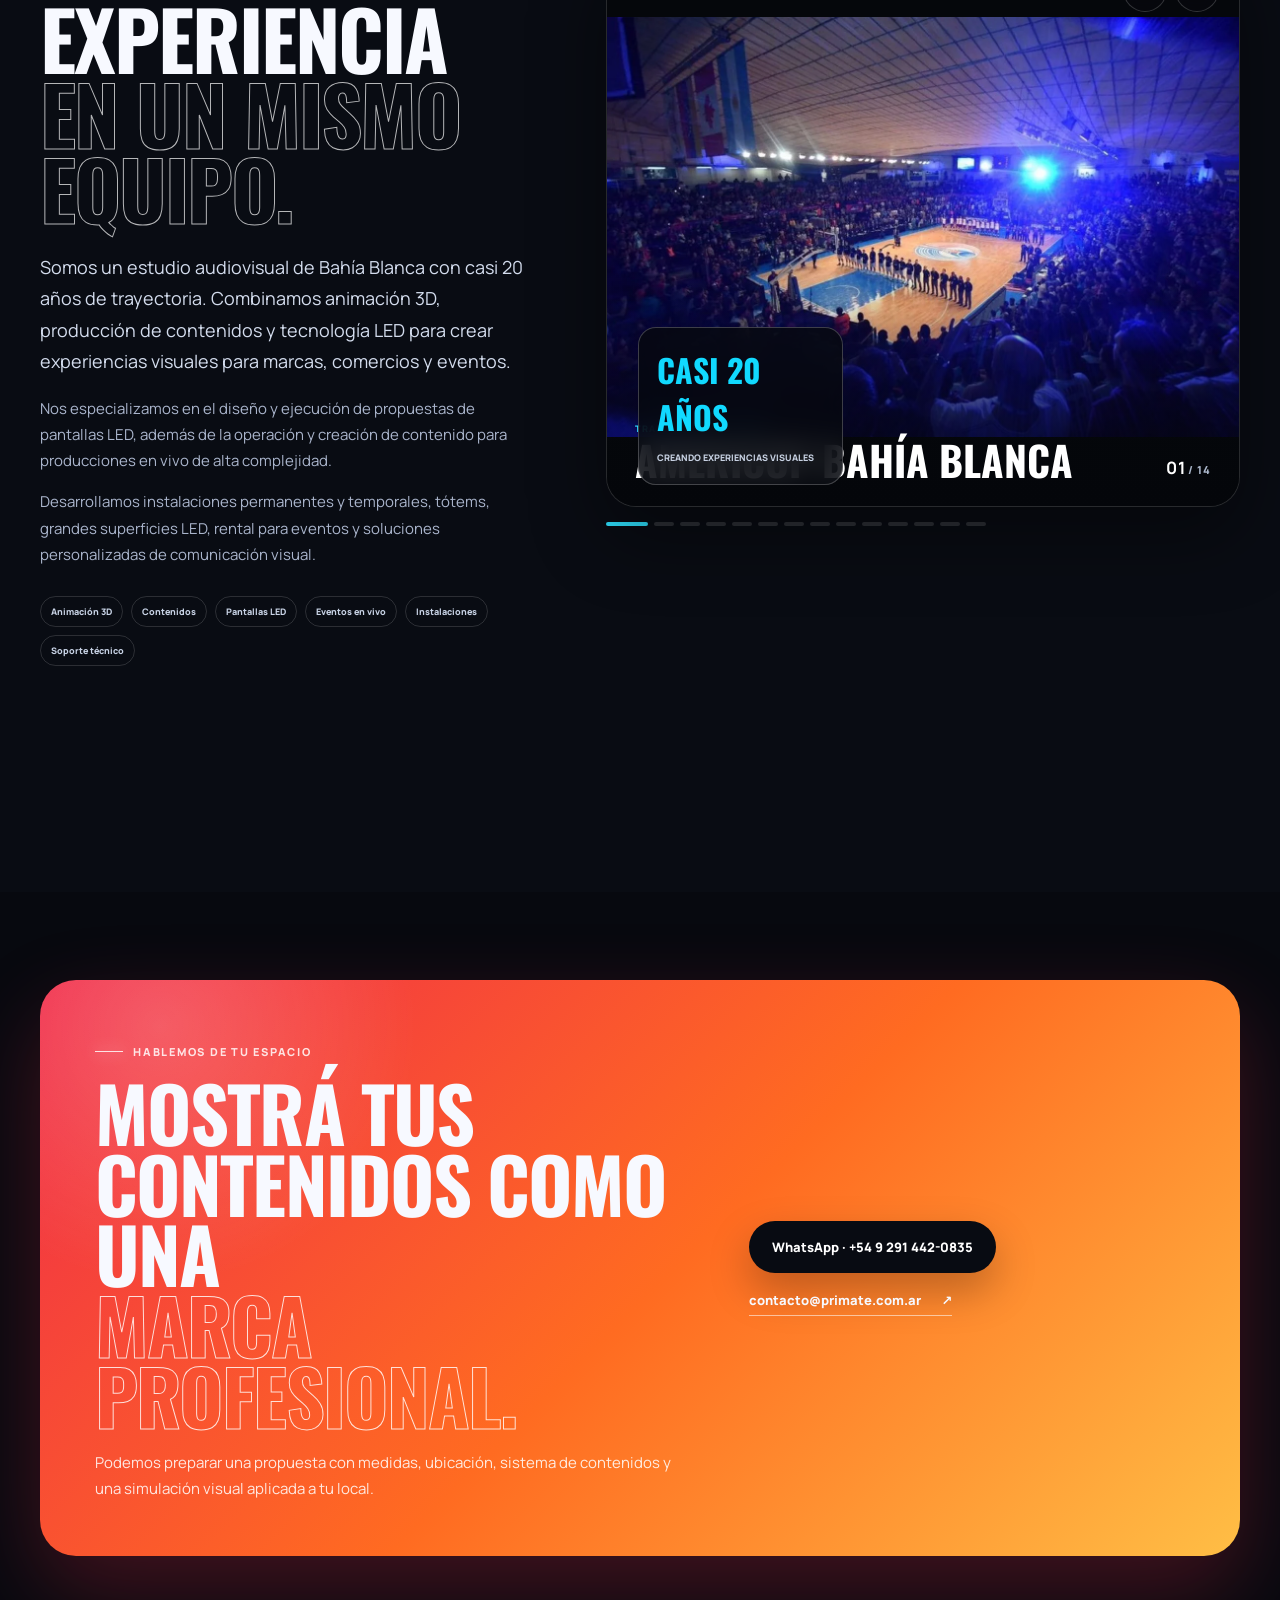
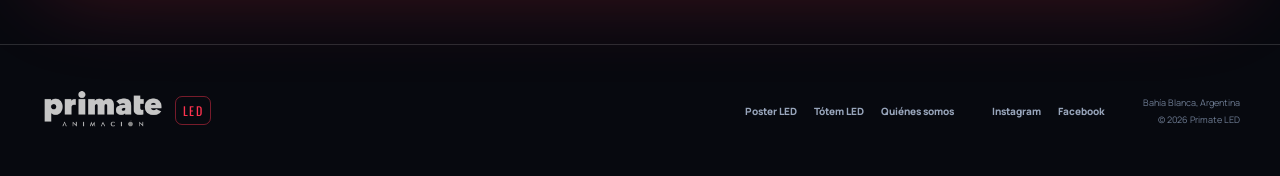
==== commit 8a62e1ae: "Update index.html" ====
--- a/index.html
+++ b/index.html
@@ -16,6 +16,32 @@
   <link rel="preconnect" href="https://fonts.gstatic.com" crossorigin>
   <link href="https://fonts.googleapis.com/css2?family=Manrope:wght@400;500;600;700;800&family=Oswald:wght@500;600;700&display=swap" rel="stylesheet">
   <link rel="stylesheet" href="assets/css/styles.css">
+
+  <style id="experience-slideshow-critical">
+    /* Slideshow Quiénes somos: estilos críticos embebidos para que funcione aun con CSS cacheado */
+    .about-slideshow{position:relative;min-width:0}
+    .about-slideshow .experience-stage{position:relative;width:100%;aspect-ratio:4/3;min-height:560px;overflow:hidden;border:1px solid rgba(255,255,255,.14);border-radius:30px;background:#05070b;box-shadow:0 28px 75px rgba(0,0,0,.42)}
+    .about-slideshow .experience-slide{position:absolute!important;inset:0!important;margin:0!important;opacity:0!important;visibility:hidden!important;transform:scale(1.02);transition:opacity .7s ease,transform 1.1s ease;pointer-events:none}
+    .about-slideshow .experience-slide.is-active{z-index:2;opacity:1!important;visibility:visible!important;transform:scale(1)}
+    .about-slideshow .experience-slide img{display:block;width:100%;height:100%;object-fit:contain;object-position:center}
+    .about-slideshow .experience-shade{position:absolute;z-index:4;inset:0;pointer-events:none;background:linear-gradient(180deg,transparent 54%,rgba(4,6,10,.16) 67%,rgba(4,6,10,.94) 100%)}
+    .about-slideshow .experience-caption{position:absolute;z-index:6;left:28px;right:28px;bottom:25px;display:flex;align-items:flex-end;justify-content:space-between;gap:22px;pointer-events:none}
+    .about-slideshow .experience-caption>div{min-width:0}
+    .about-slideshow .experience-caption span:first-child{display:block;margin-bottom:5px;color:#2fe2ff;font-size:9px;font-weight:800;letter-spacing:.16em;text-transform:uppercase}
+    .about-slideshow .experience-caption strong{display:block;max-width:620px;color:#fff;font-family:"Oswald",sans-serif;font-size:clamp(26px,3.2vw,43px);line-height:1;text-transform:uppercase}
+    .about-slideshow .experience-counter{flex:0 0 auto;margin-bottom:2px;color:#aab6ca;font-size:11px;font-weight:800;letter-spacing:.08em}
+    .about-slideshow .experience-counter b{color:#fff;font-size:17px}
+    .about-slideshow .experience-controls{position:absolute;z-index:8;top:20px;right:20px;display:flex;gap:8px}
+    .about-slideshow .experience-arrow{width:44px;height:44px;display:grid;place-items:center;border:1px solid rgba(255,255,255,.18);border-radius:50%;color:#fff;background:rgba(7,9,15,.72);backdrop-filter:blur(12px);cursor:pointer;font-size:18px}
+    .about-slideshow .experience-dots{display:flex;align-items:center;gap:6px;margin-top:15px;overflow-x:auto;scrollbar-width:none}
+    .about-slideshow .experience-dots::-webkit-scrollbar{display:none}
+    .about-slideshow .experience-dot{flex:0 0 auto;width:20px;height:4px;padding:0;border:0;border-radius:999px;background:rgba(255,255,255,.15);cursor:pointer;transition:width .3s ease,background .3s ease}
+    .about-slideshow .experience-dot.is-active{width:42px;background:#2fe2ff}
+    @media(max-width:1040px){.about-slideshow .experience-stage{min-height:0;aspect-ratio:16/10}}
+    @media(max-width:760px){.about-slideshow .experience-stage{aspect-ratio:4/3;border-radius:23px}.about-slideshow .experience-caption{left:18px;right:18px;bottom:17px}.about-slideshow .experience-caption strong{font-size:clamp(24px,7.3vw,34px)}.about-slideshow .experience-controls{top:13px;right:13px}.about-slideshow .experience-arrow{width:40px;height:40px}.about-slideshow .experience-dots{margin-top:12px;gap:5px}.about-slideshow .experience-dot{width:15px}.about-slideshow .experience-dot.is-active{width:34px}}
+    @media(max-width:480px){.about-slideshow .experience-stage{aspect-ratio:1/1}.about-slideshow .experience-counter{display:none}}
+    @media(prefers-reduced-motion:reduce){.about-slideshow .experience-slide{transition:none;transform:none}}
+  </style>
   <script src="assets/js/main.js" defer></script>
 </head>
 <body>
@@ -469,5 +495,61 @@
       </div>
     </div>
   </footer>
+
+  <script id="experience-slideshow-runtime">
+  (() => {
+    const root = document.querySelector('[data-experience-slideshow]');
+    if (!root || root.dataset.slideshowReady === 'true') return;
+    root.dataset.slideshowReady = 'true';
+
+    const slides = Array.from(root.querySelectorAll('.experience-slide'));
+    const dots = Array.from(root.querySelectorAll('[data-experience-dot]'));
+    const prev = root.querySelector('[data-experience-prev]');
+    const next = root.querySelector('[data-experience-next]');
+    const title = root.querySelector('[data-experience-title]');
+    const current = root.querySelector('[data-experience-current]');
+    let index = 0;
+    let timer = null;
+
+    function show(nextIndex) {
+      if (!slides.length) return;
+      index = (nextIndex + slides.length) % slides.length;
+      slides.forEach((slide, i) => {
+        const active = i === index;
+        slide.classList.toggle('is-active', active);
+        slide.setAttribute('aria-hidden', active ? 'false' : 'true');
+      });
+      dots.forEach((dot, i) => {
+        const active = i === index;
+        dot.classList.toggle('is-active', active);
+        dot.setAttribute('aria-current', active ? 'true' : 'false');
+      });
+      if (title) title.textContent = slides[index].dataset.title || '';
+      if (current) current.textContent = String(index + 1).padStart(2, '0');
+    }
+
+    function stop() {
+      if (timer) clearInterval(timer);
+      timer = null;
+    }
+    function start() {
+      stop();
+      if (slides.length > 1) timer = setInterval(() => show(index + 1), 4500);
+    }
+    function manual(nextIndex) {
+      show(nextIndex);
+      start();
+    }
+
+    prev?.addEventListener('click', () => manual(index - 1));
+    next?.addEventListener('click', () => manual(index + 1));
+    dots.forEach((dot, i) => dot.addEventListener('click', () => manual(i)));
+    document.addEventListener('visibilitychange', () => document.hidden ? stop() : start());
+
+    show(0);
+    start();
+  })();
+  </script>
+
 </body>
 </html>
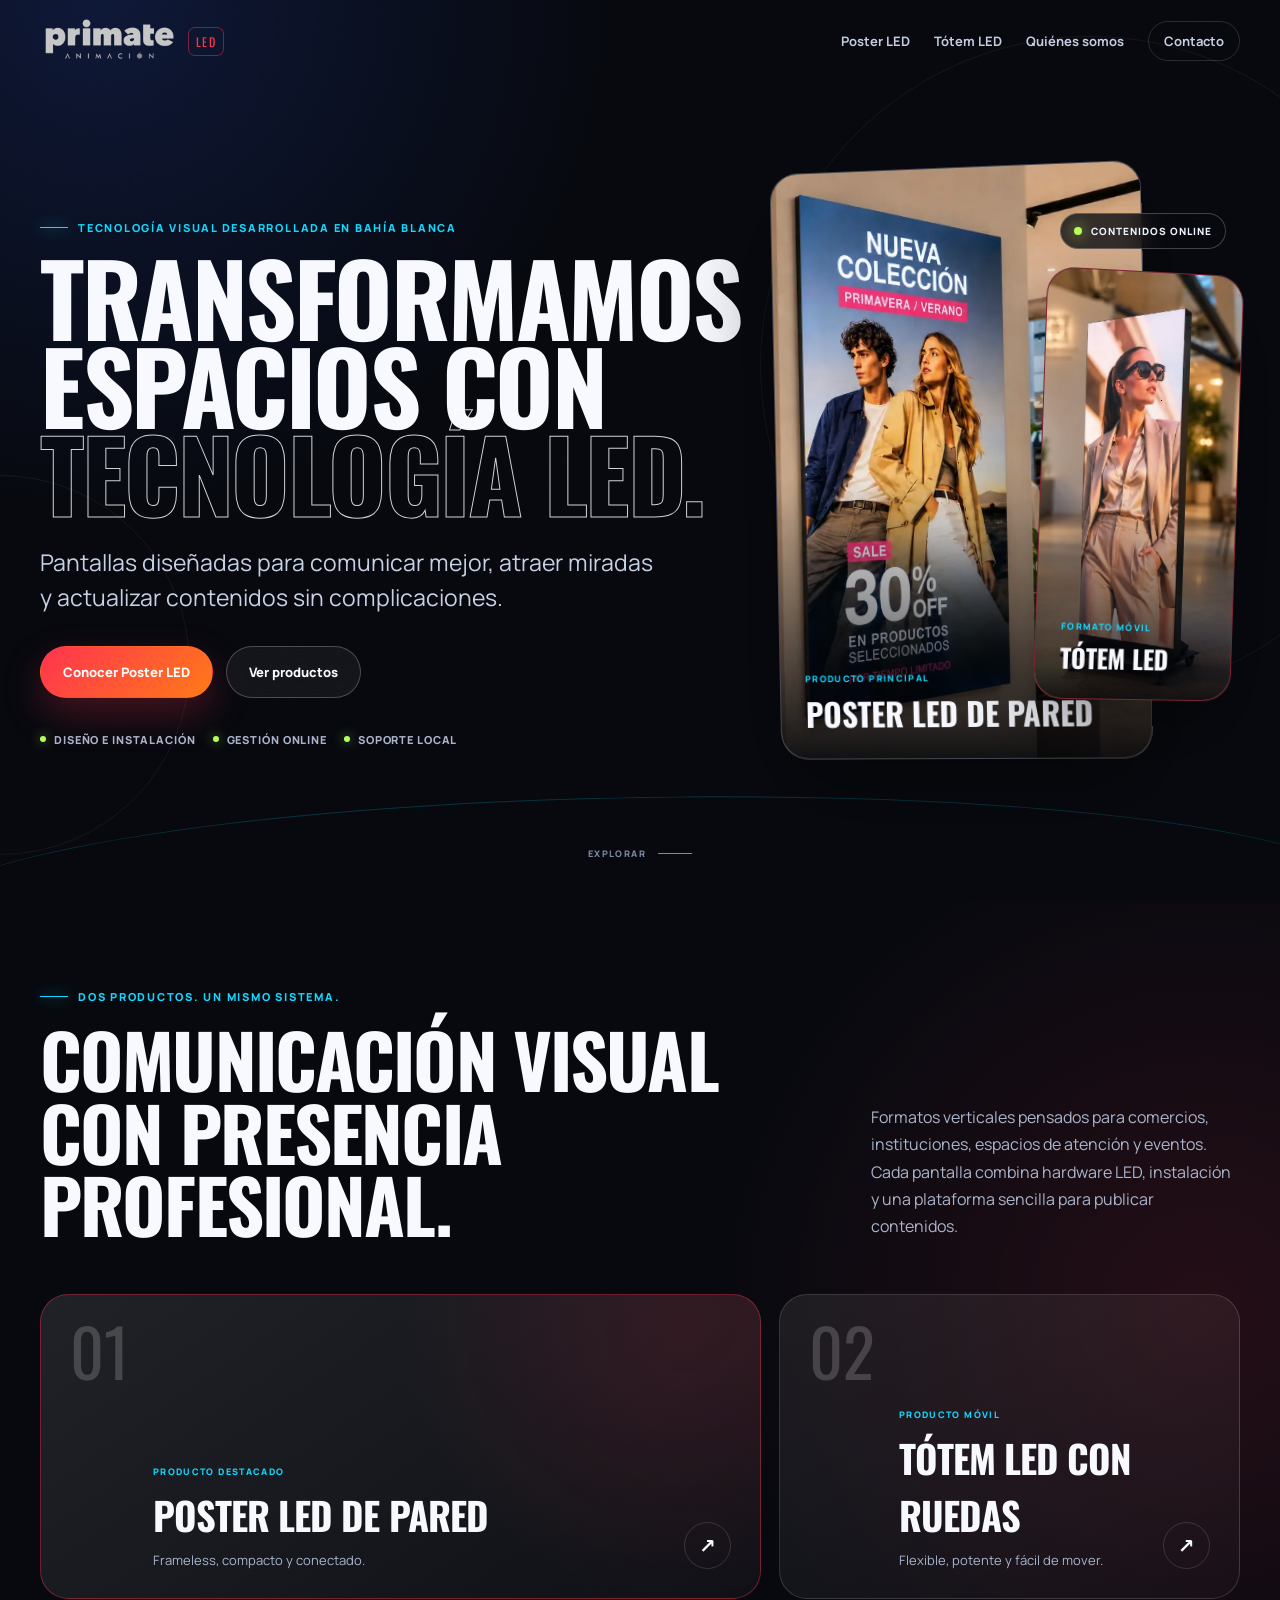
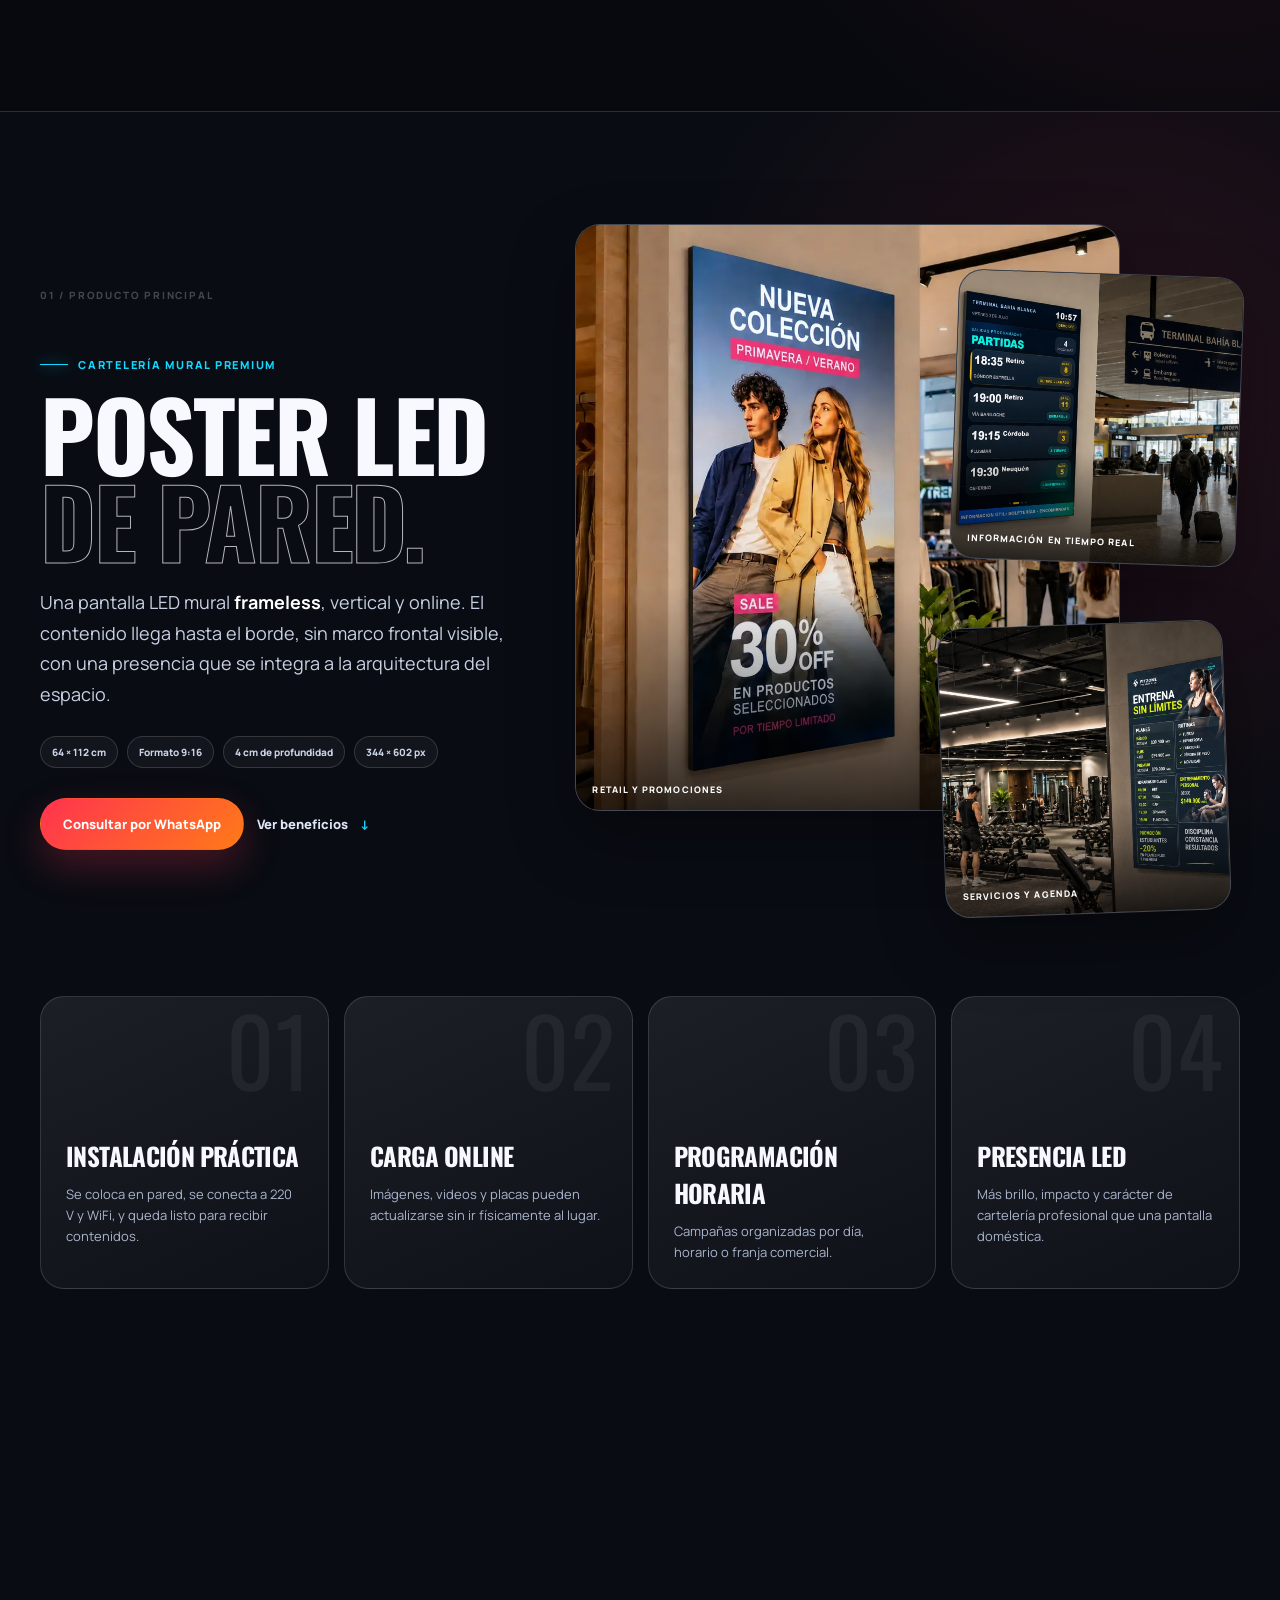
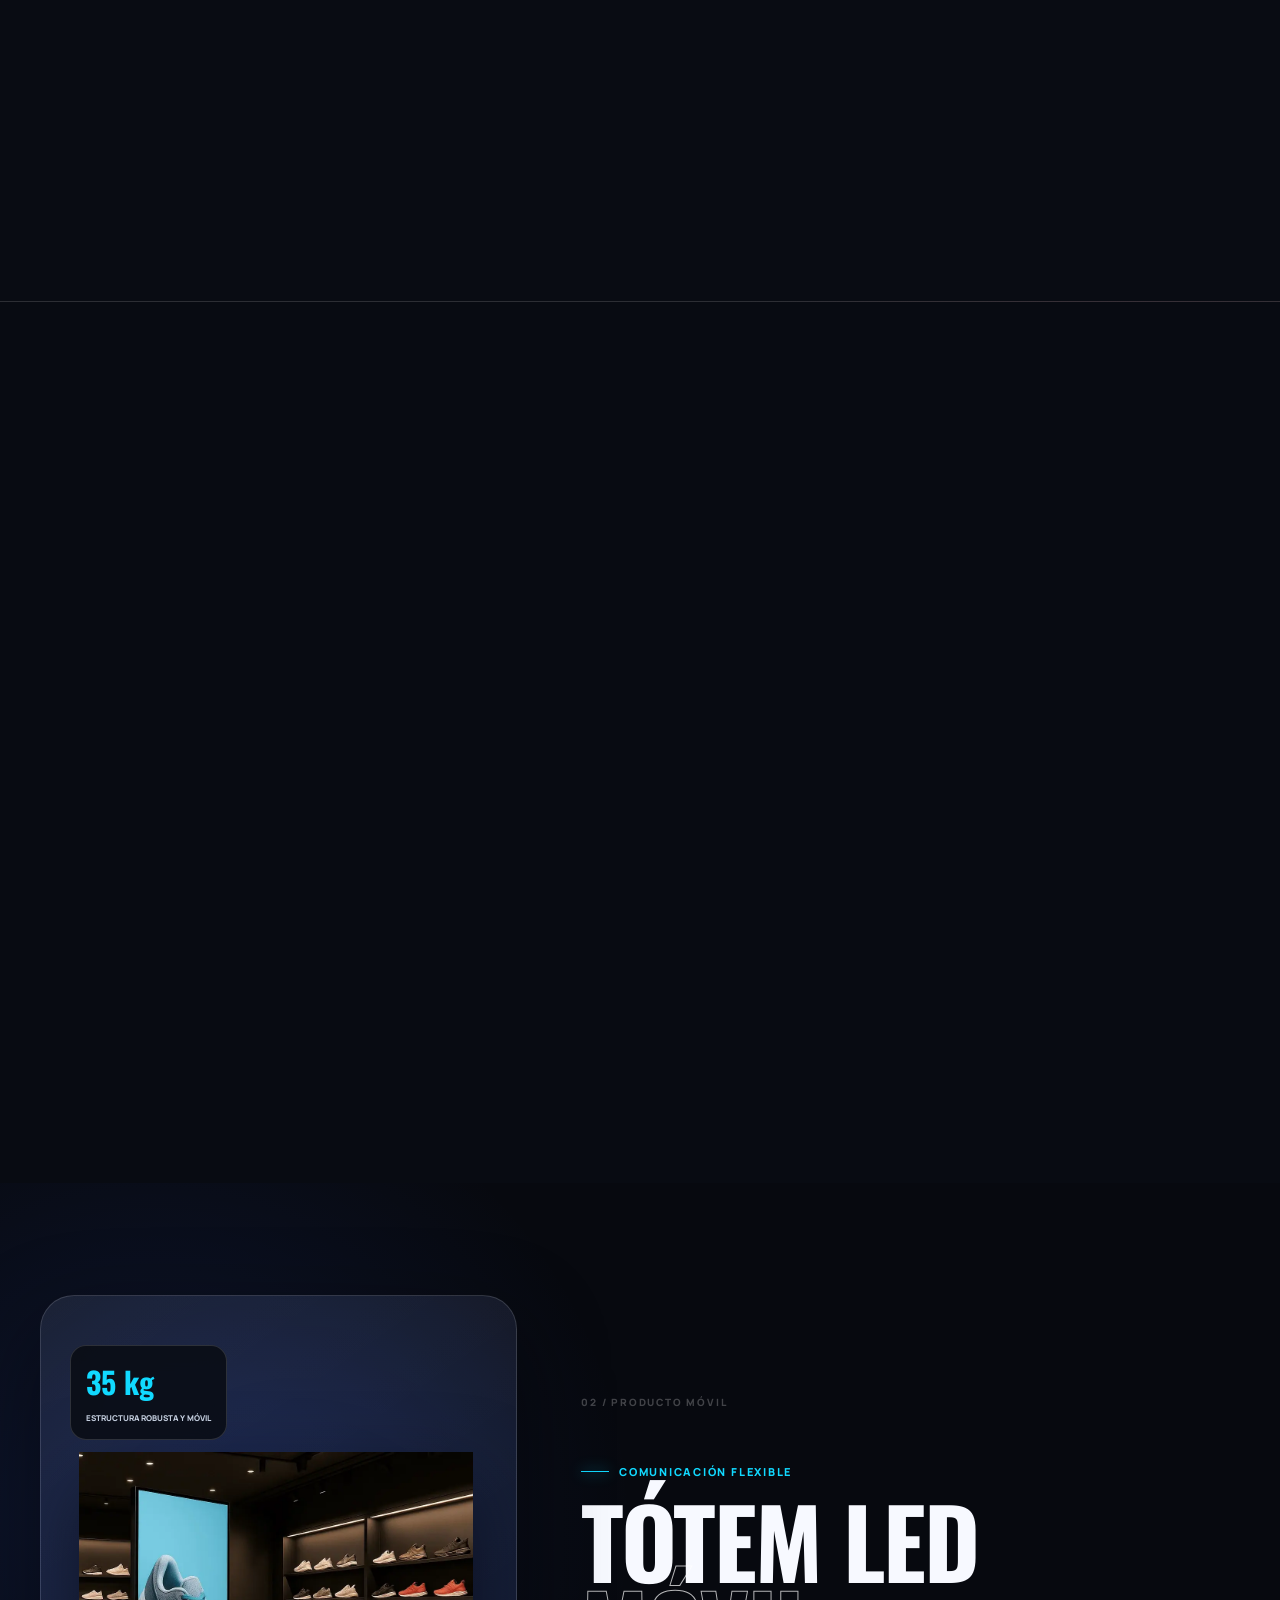
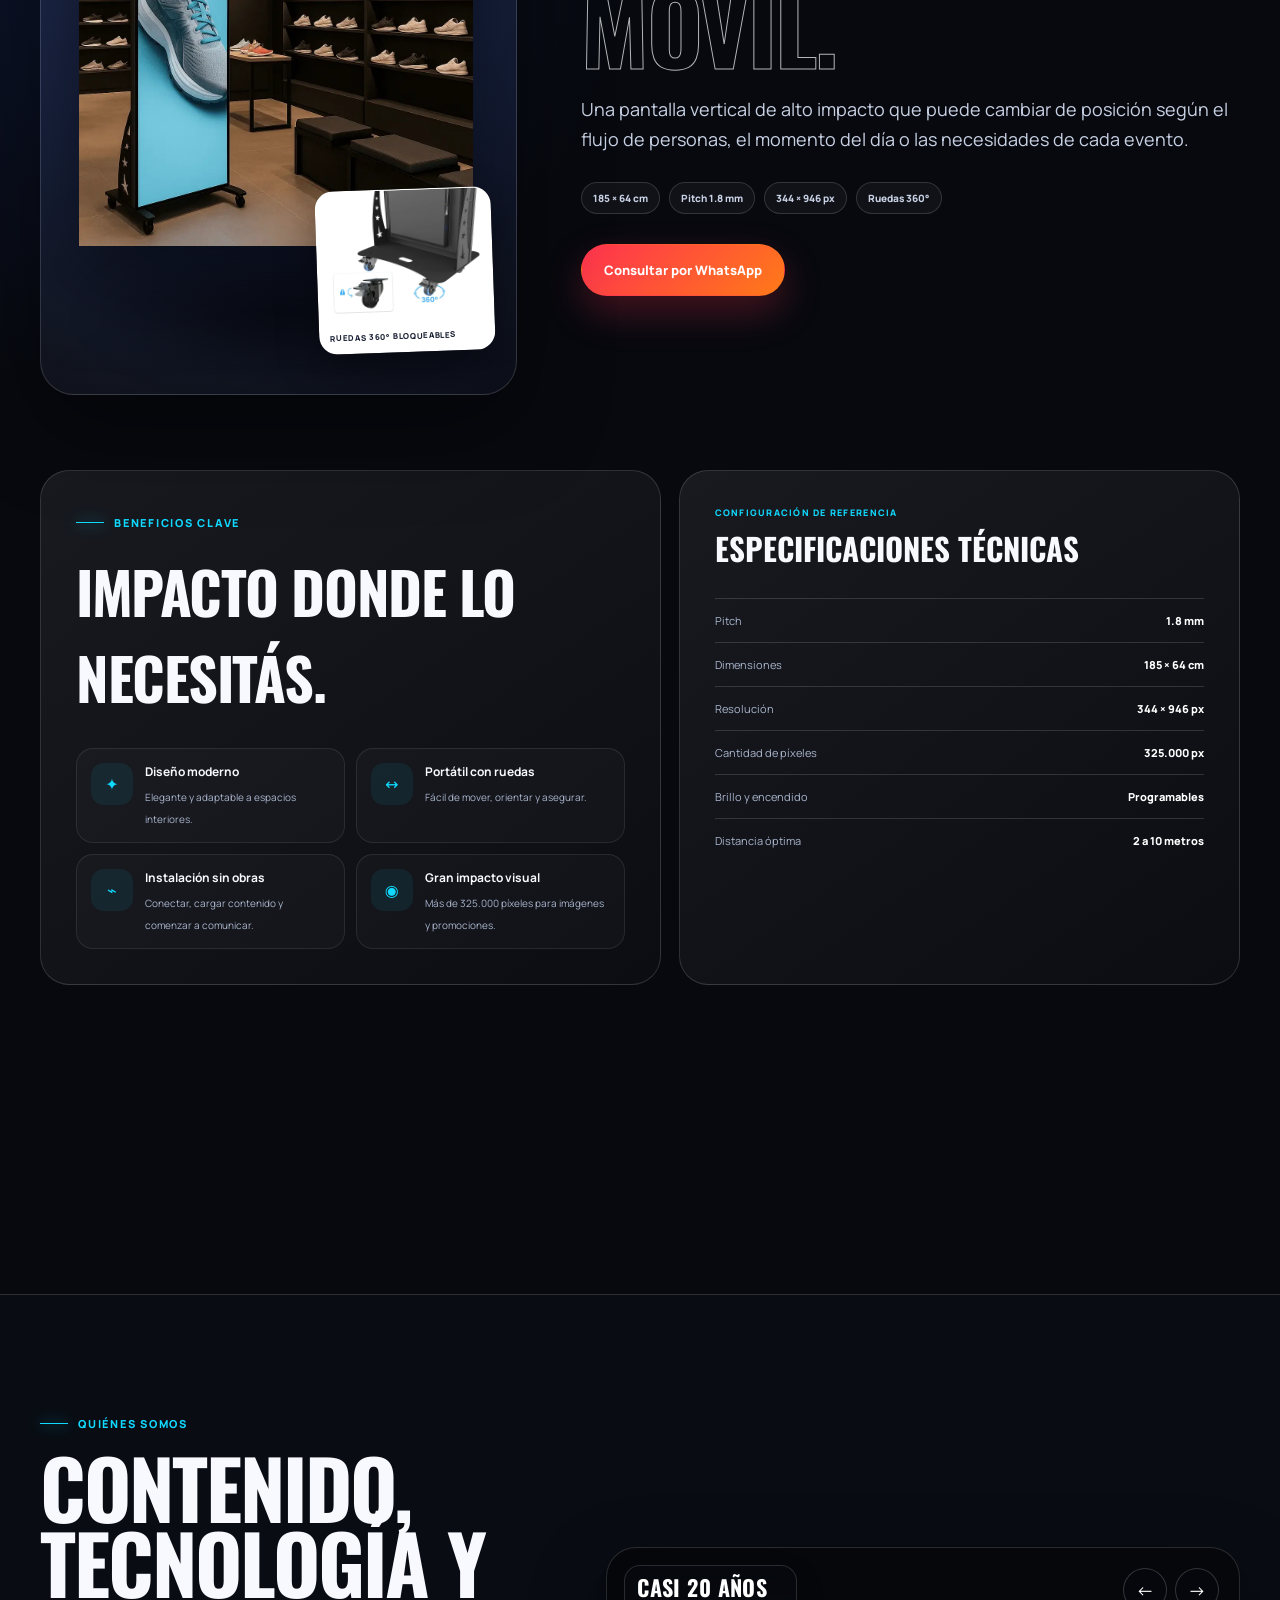
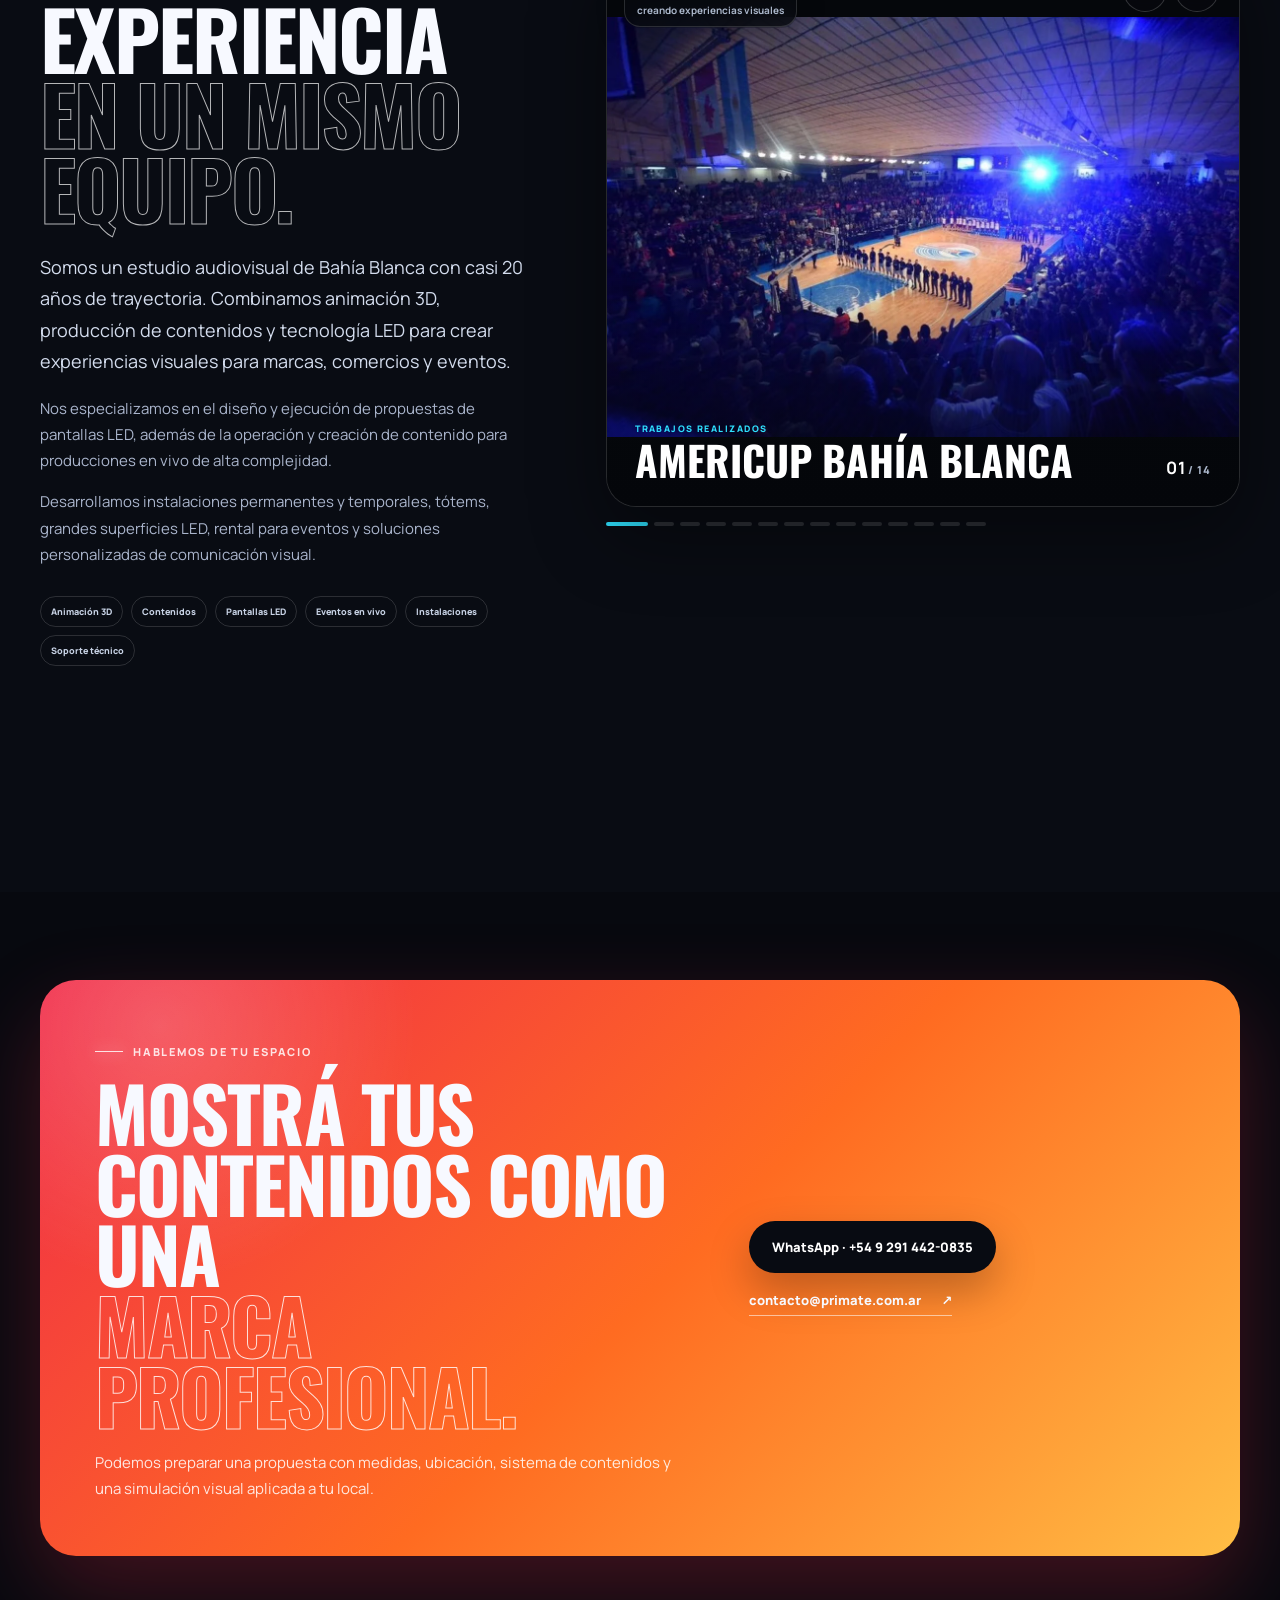
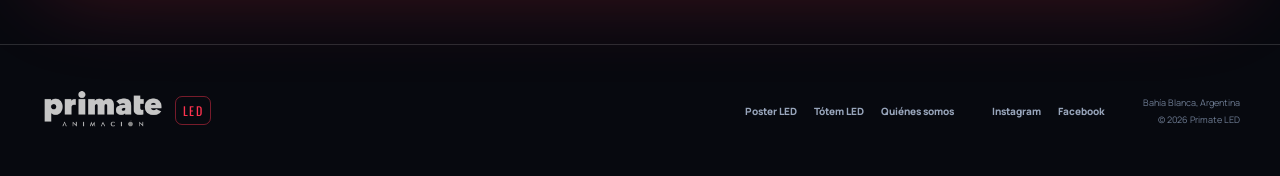
==== commit 7f91ccfc: "Update index.html" ====
--- a/index.html
+++ b/index.html
@@ -41,6 +41,11 @@
     @media(max-width:760px){.about-slideshow .experience-stage{aspect-ratio:4/3;border-radius:23px}.about-slideshow .experience-caption{left:18px;right:18px;bottom:17px}.about-slideshow .experience-caption strong{font-size:clamp(24px,7.3vw,34px)}.about-slideshow .experience-controls{top:13px;right:13px}.about-slideshow .experience-arrow{width:40px;height:40px}.about-slideshow .experience-dots{margin-top:12px;gap:5px}.about-slideshow .experience-dot{width:15px}.about-slideshow .experience-dot.is-active{width:34px}}
     @media(max-width:480px){.about-slideshow .experience-stage{aspect-ratio:1/1}.about-slideshow .experience-counter{display:none}}
     @media(prefers-reduced-motion:reduce){.about-slideshow .experience-slide{transition:none;transform:none}}
+    .about-slideshow .about-badge{position:absolute;z-index:7;top:18px;left:18px;right:auto;bottom:auto;display:flex;flex-direction:column;gap:2px;padding:10px 12px;border:1px solid rgba(255,255,255,.14);border-radius:16px;background:rgba(7,9,15,.78);backdrop-filter:blur(12px);box-shadow:0 12px 28px rgba(0,0,0,.22)}
+    .about-slideshow .about-badge strong{display:block;color:#fff;font-family:"Oswald",sans-serif;font-size:clamp(15px,1.8vw,22px);line-height:1;text-transform:uppercase;letter-spacing:.02em}
+    .about-slideshow .about-badge span{display:block;color:#aab6ca;font-size:10px;font-weight:700;line-height:1.25;text-transform:none}
+    @media(max-width:760px){.about-slideshow .about-badge{top:12px;left:12px;padding:8px 10px;border-radius:14px}.about-slideshow .about-badge strong{font-size:15px}.about-slideshow .about-badge span{font-size:9px}}
+
   </style>
   <script src="assets/js/main.js" defer></script>
 </head>
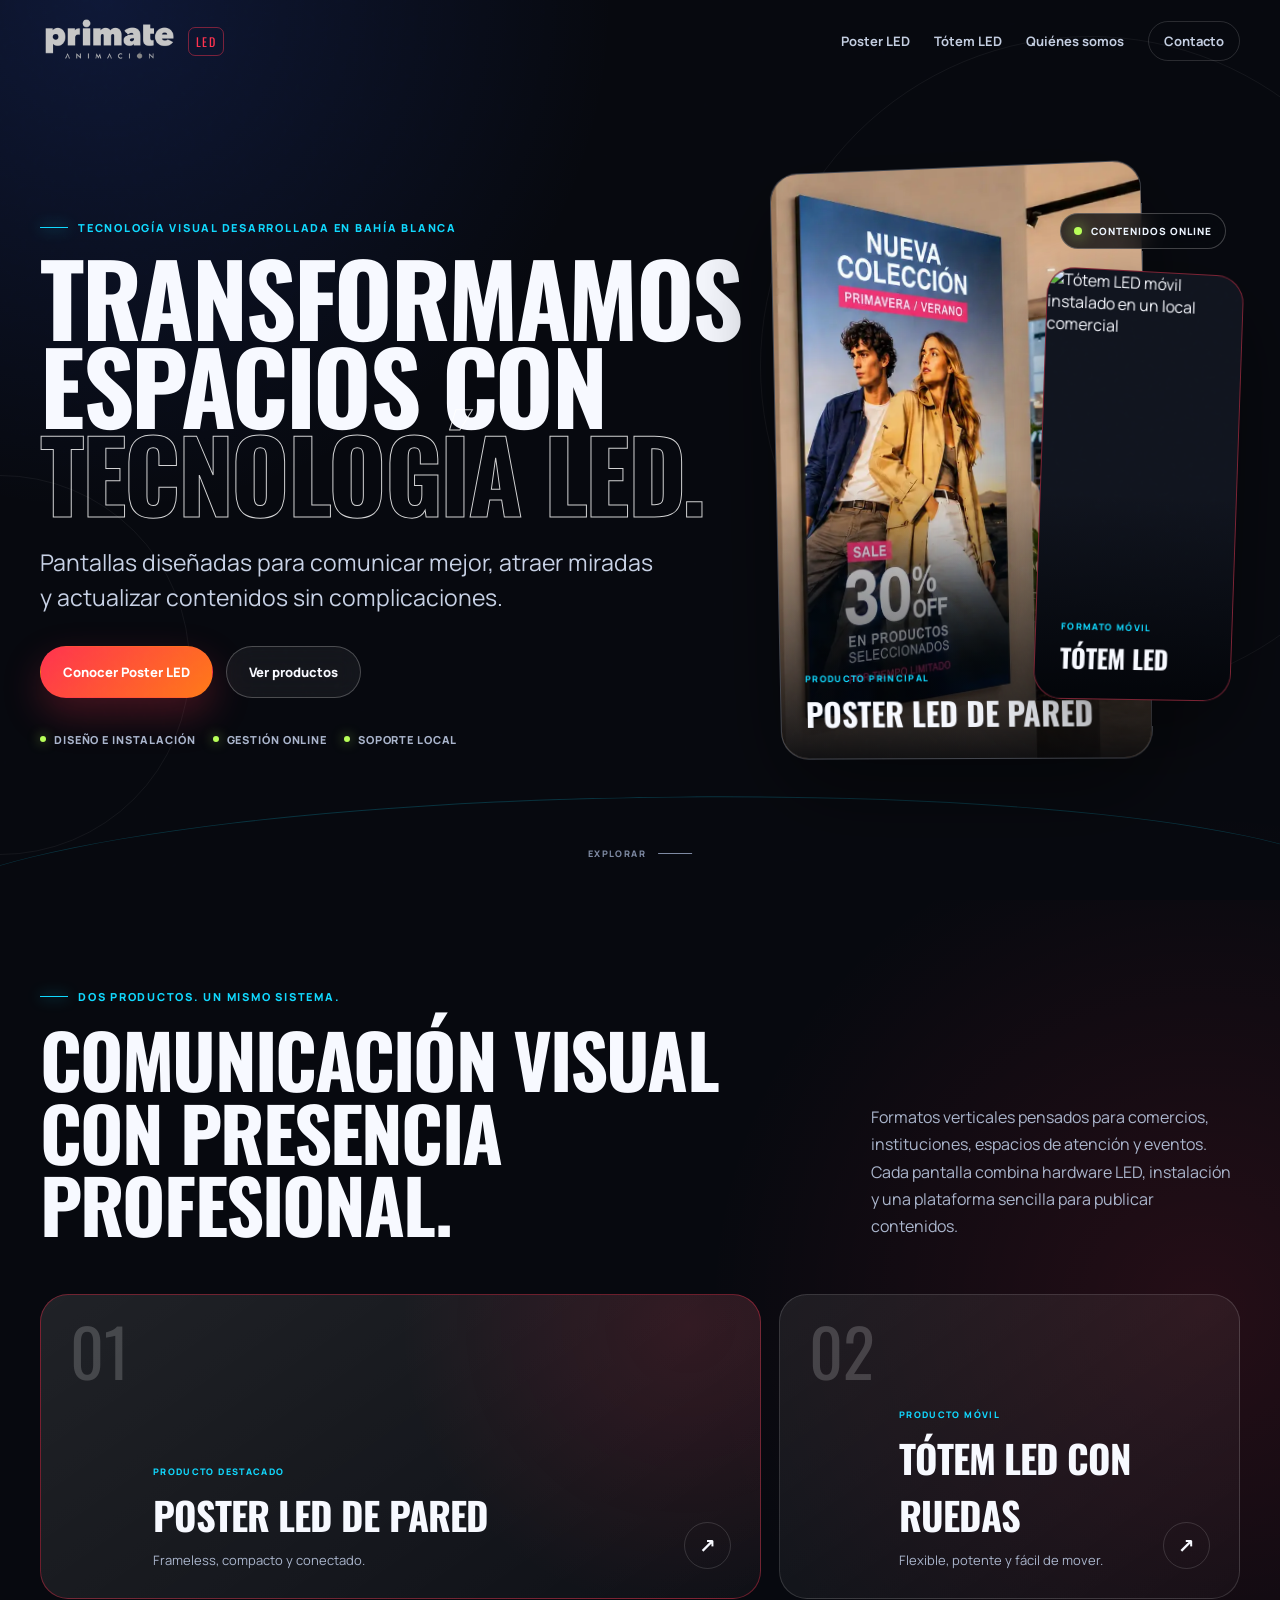
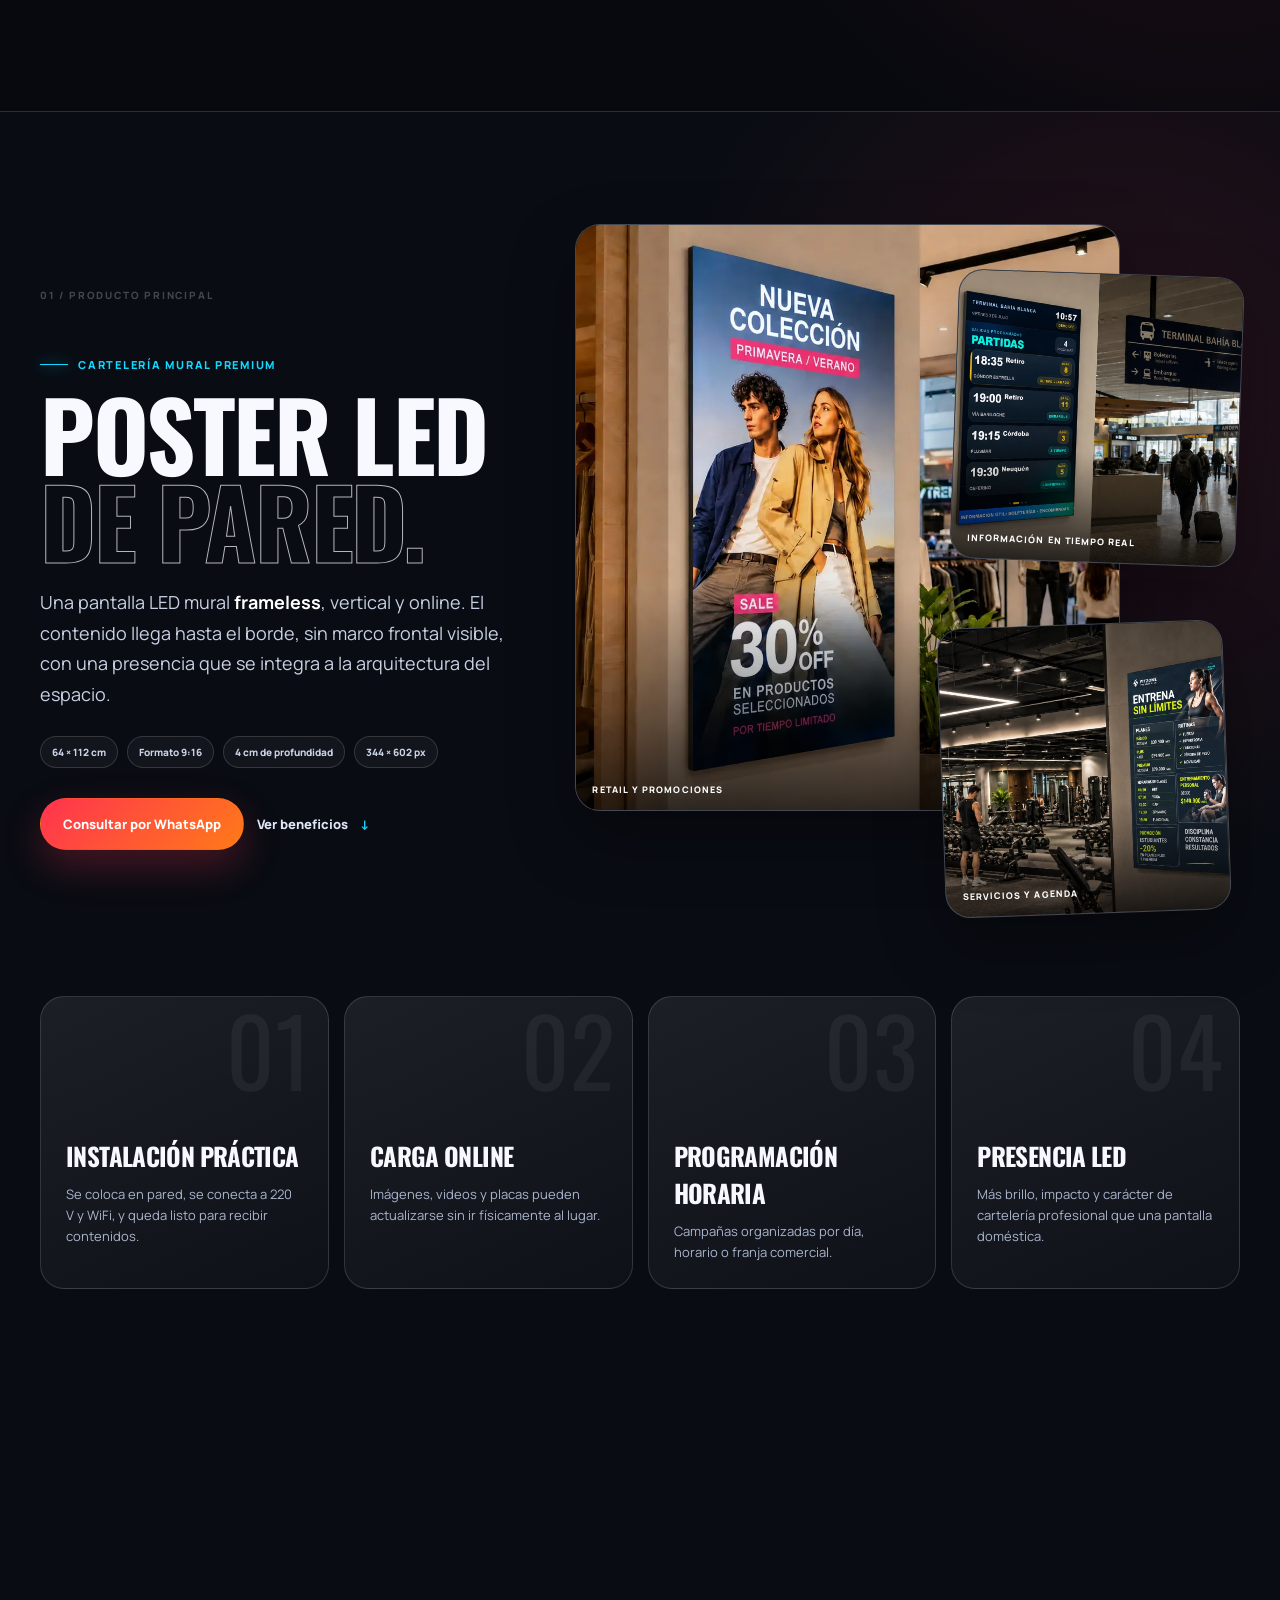
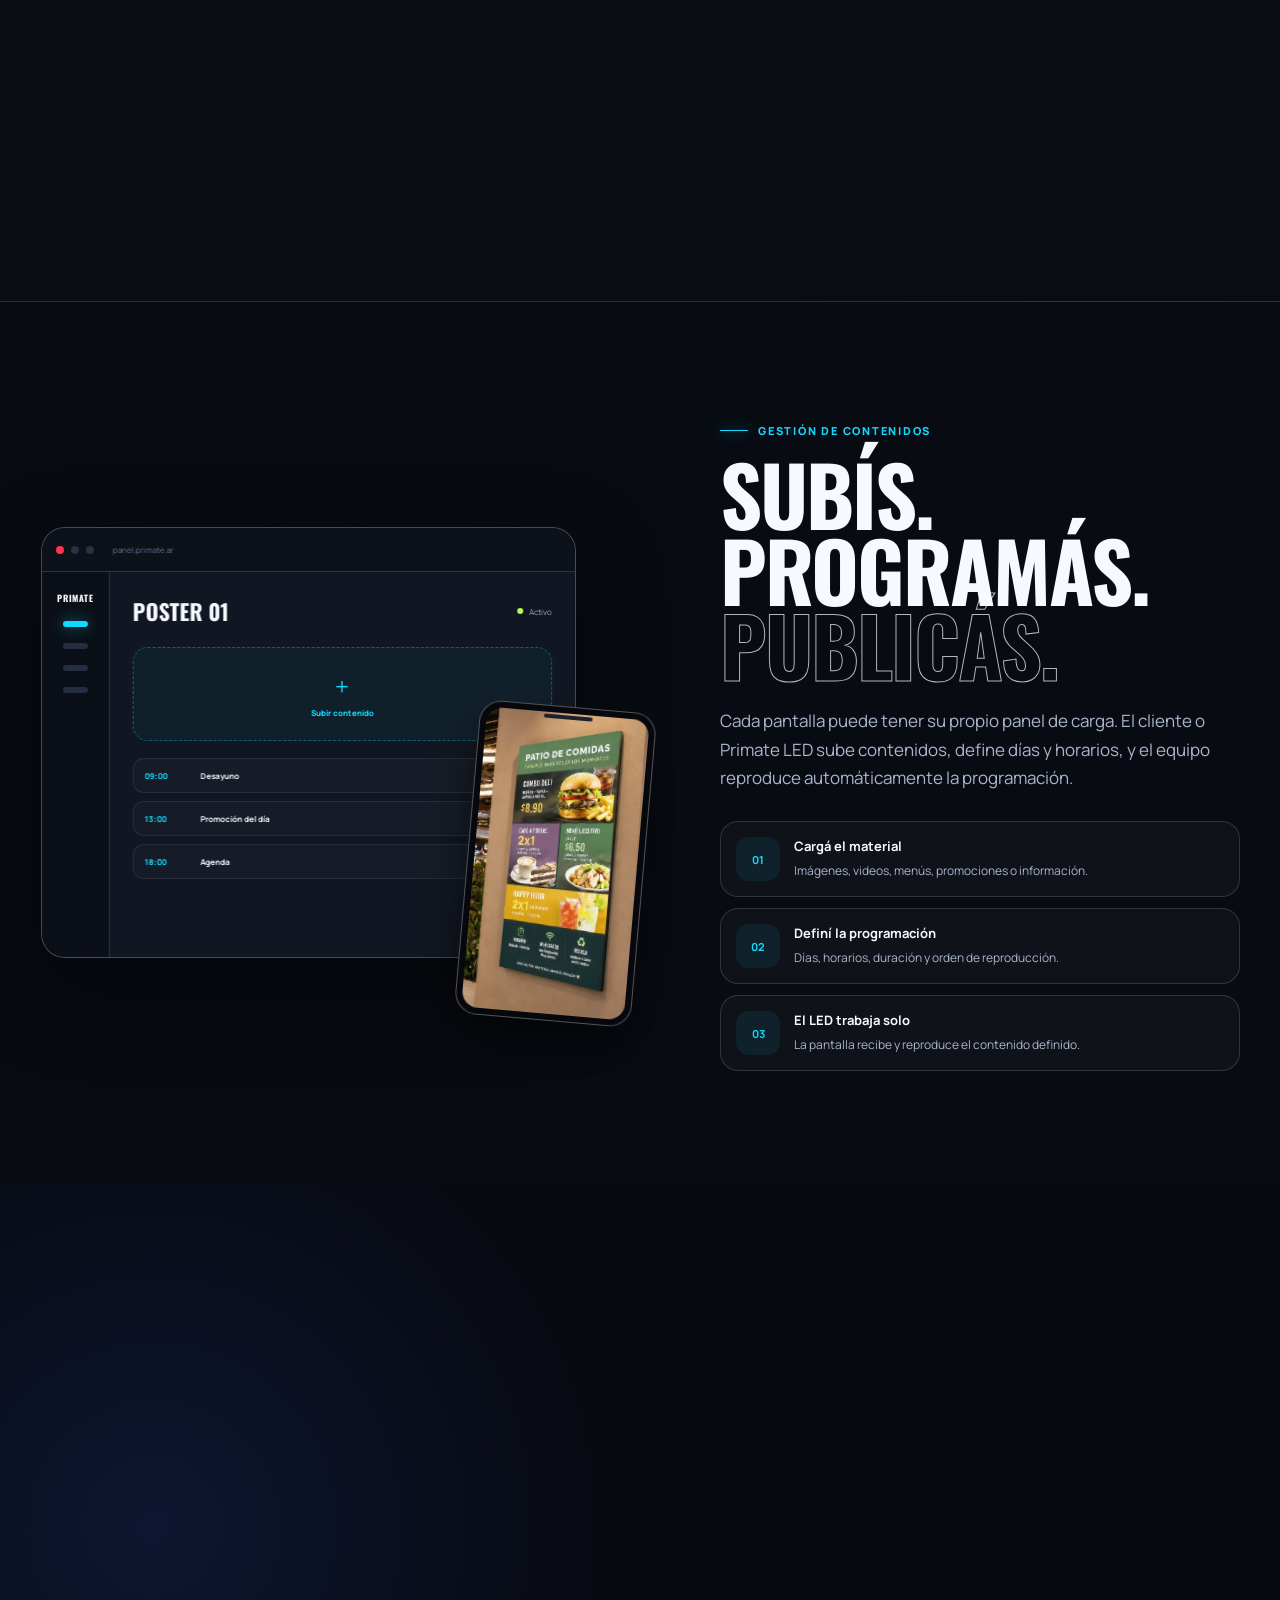
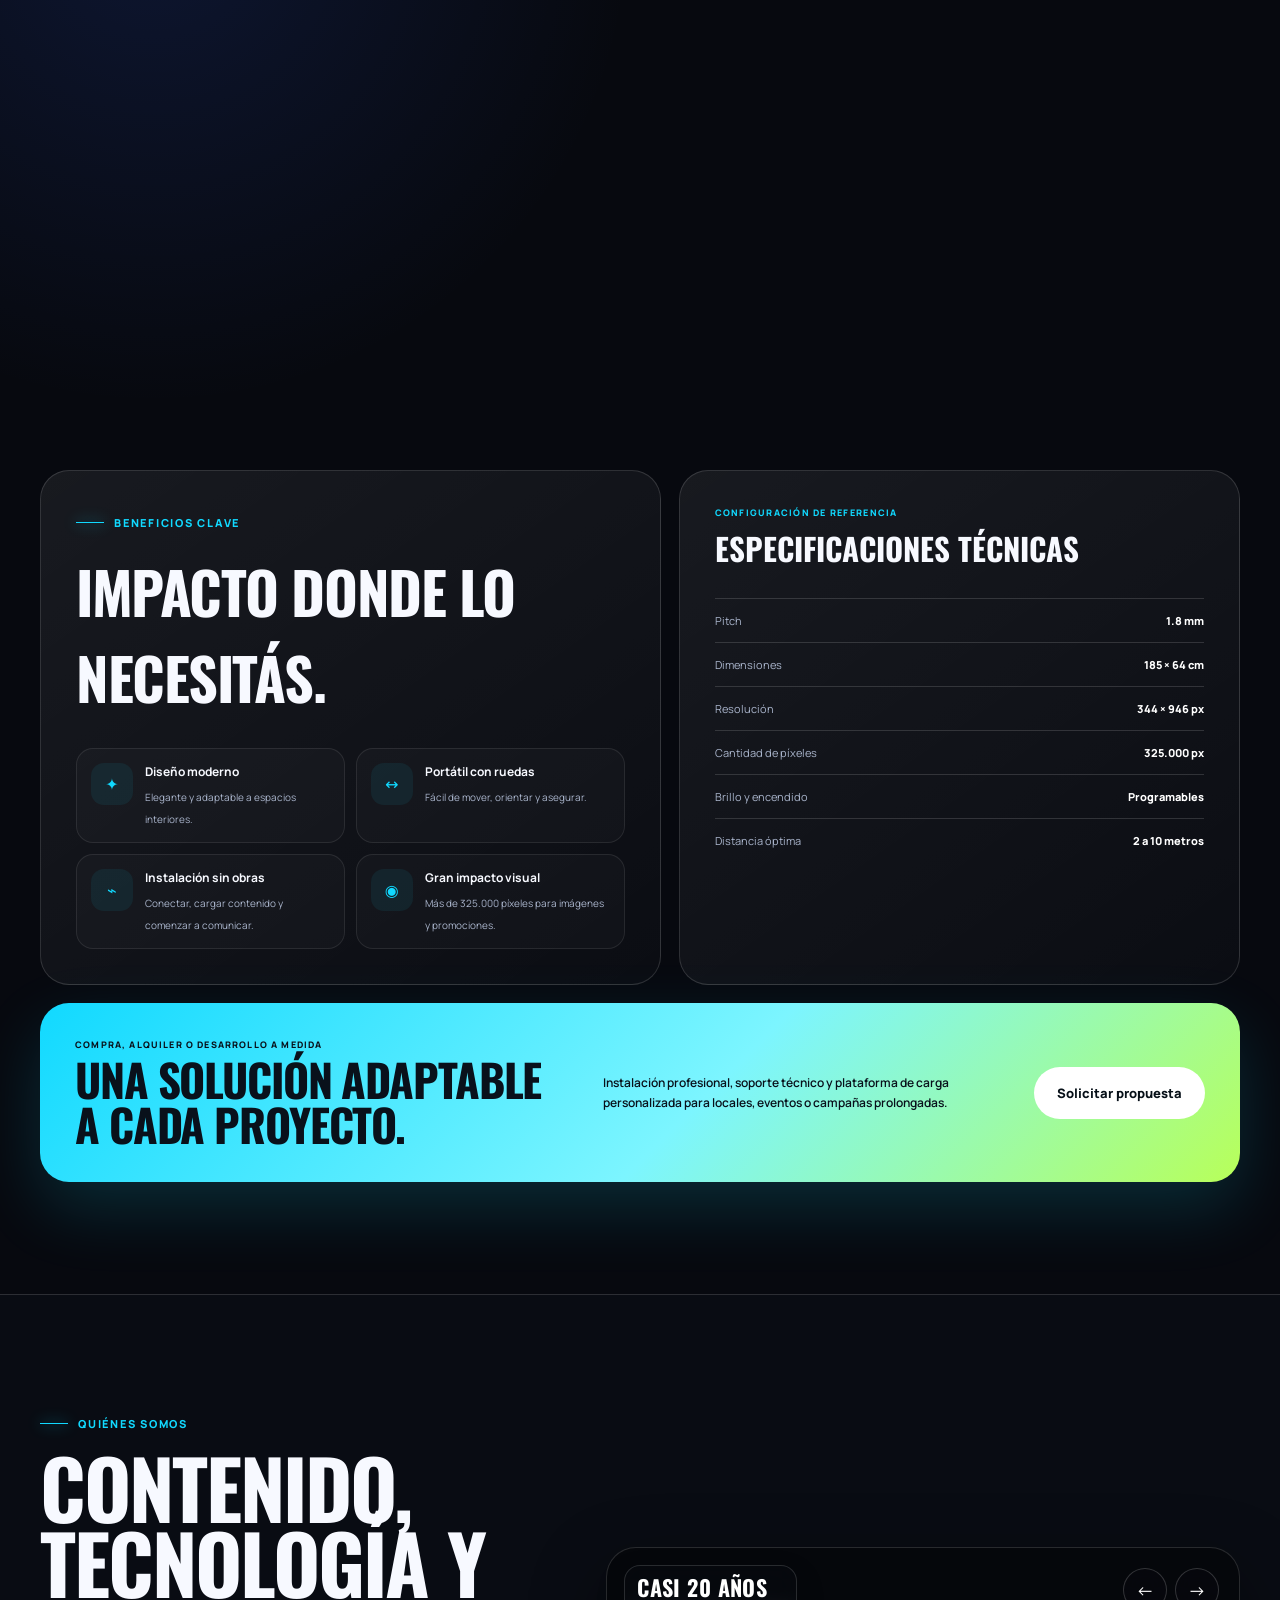
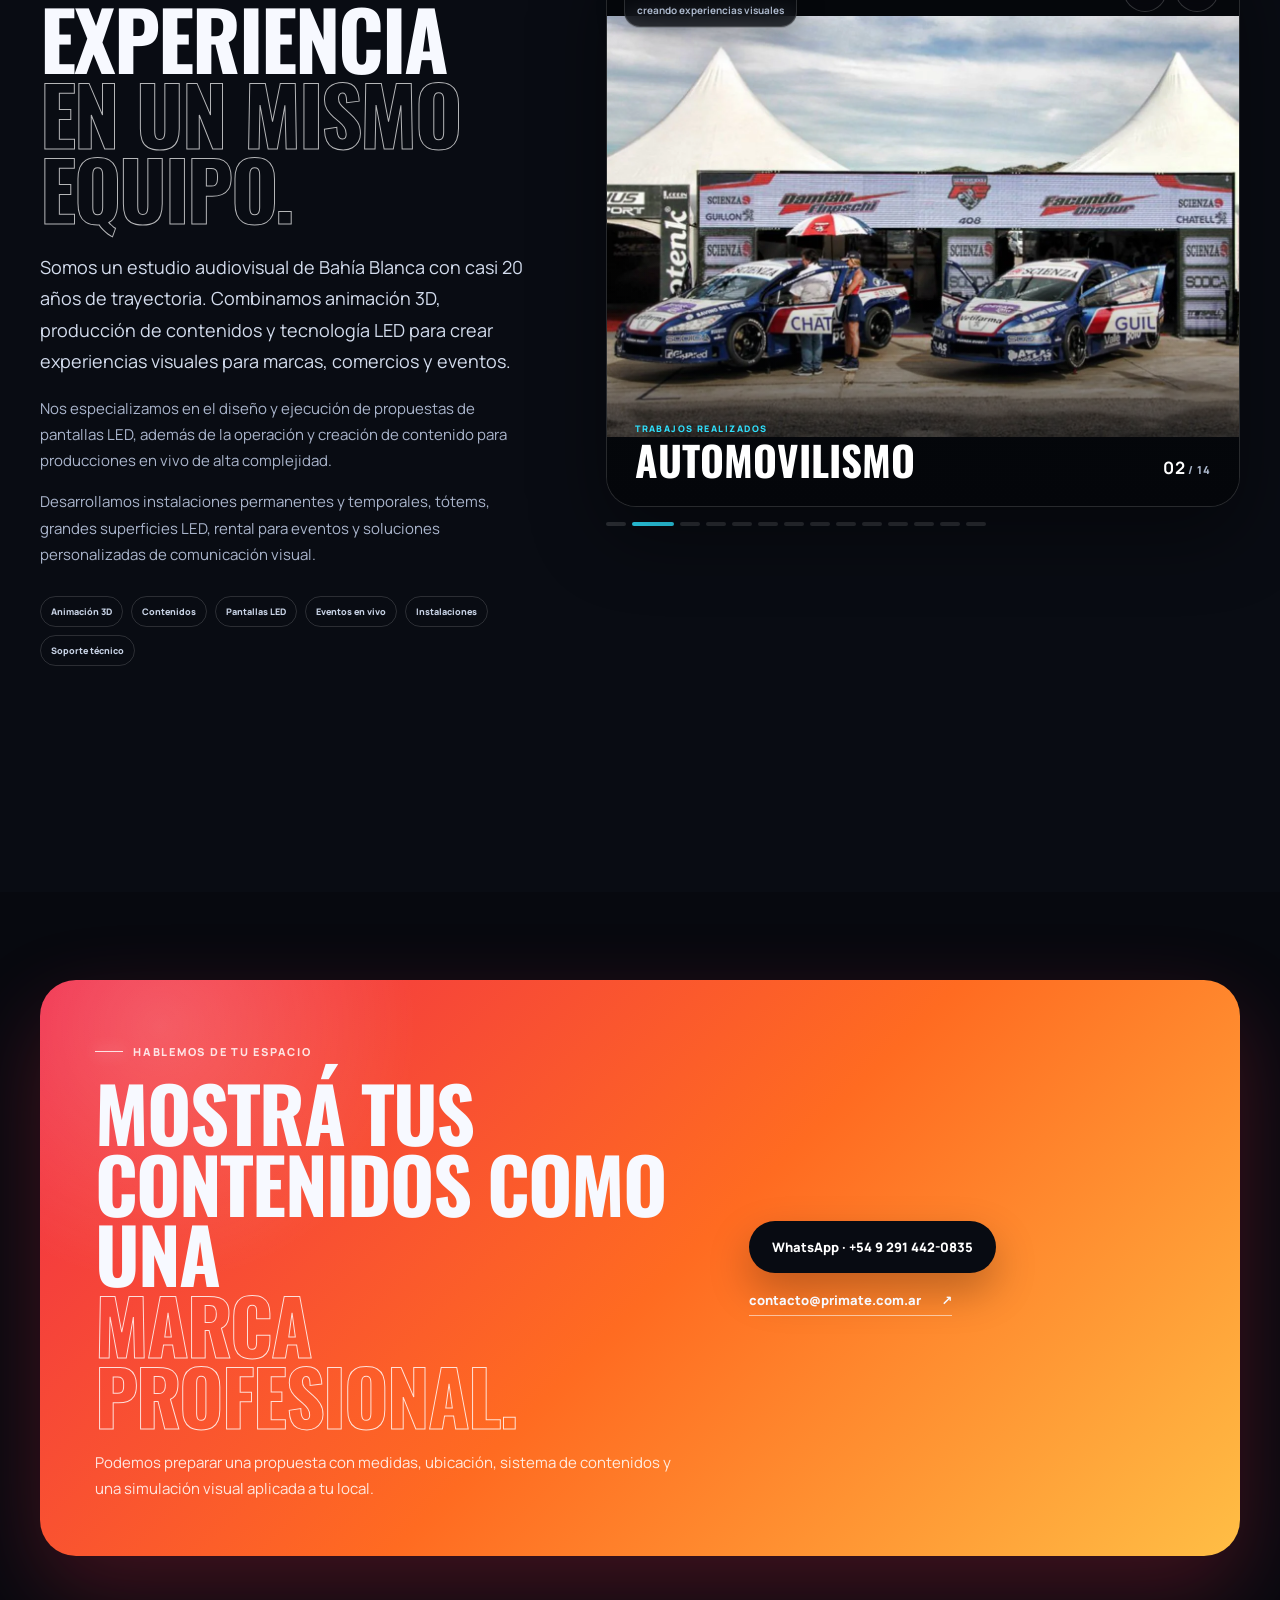
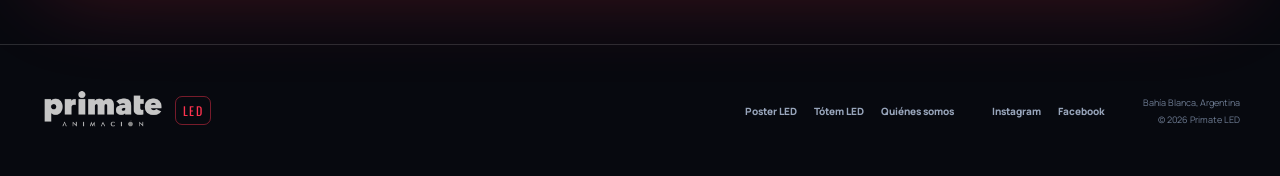
==== commit b05a0e94: "Update index.html" ====
--- a/index.html
+++ b/index.html
@@ -102,7 +102,7 @@
             </div>
           </article>
           <article class="hero-product hero-totem">
-            <img src="assets/images/TOTEM-BBPS-1.webp" alt="Tótem LED móvil instalado en un local comercial">
+            <img src="assets/images/TOTEM-BBPS-1b.webp" alt="Tótem LED móvil instalado en un local comercial">
             <div class="hero-product-label">
               <span>Formato móvil</span>
               <strong>Tótem LED</strong>
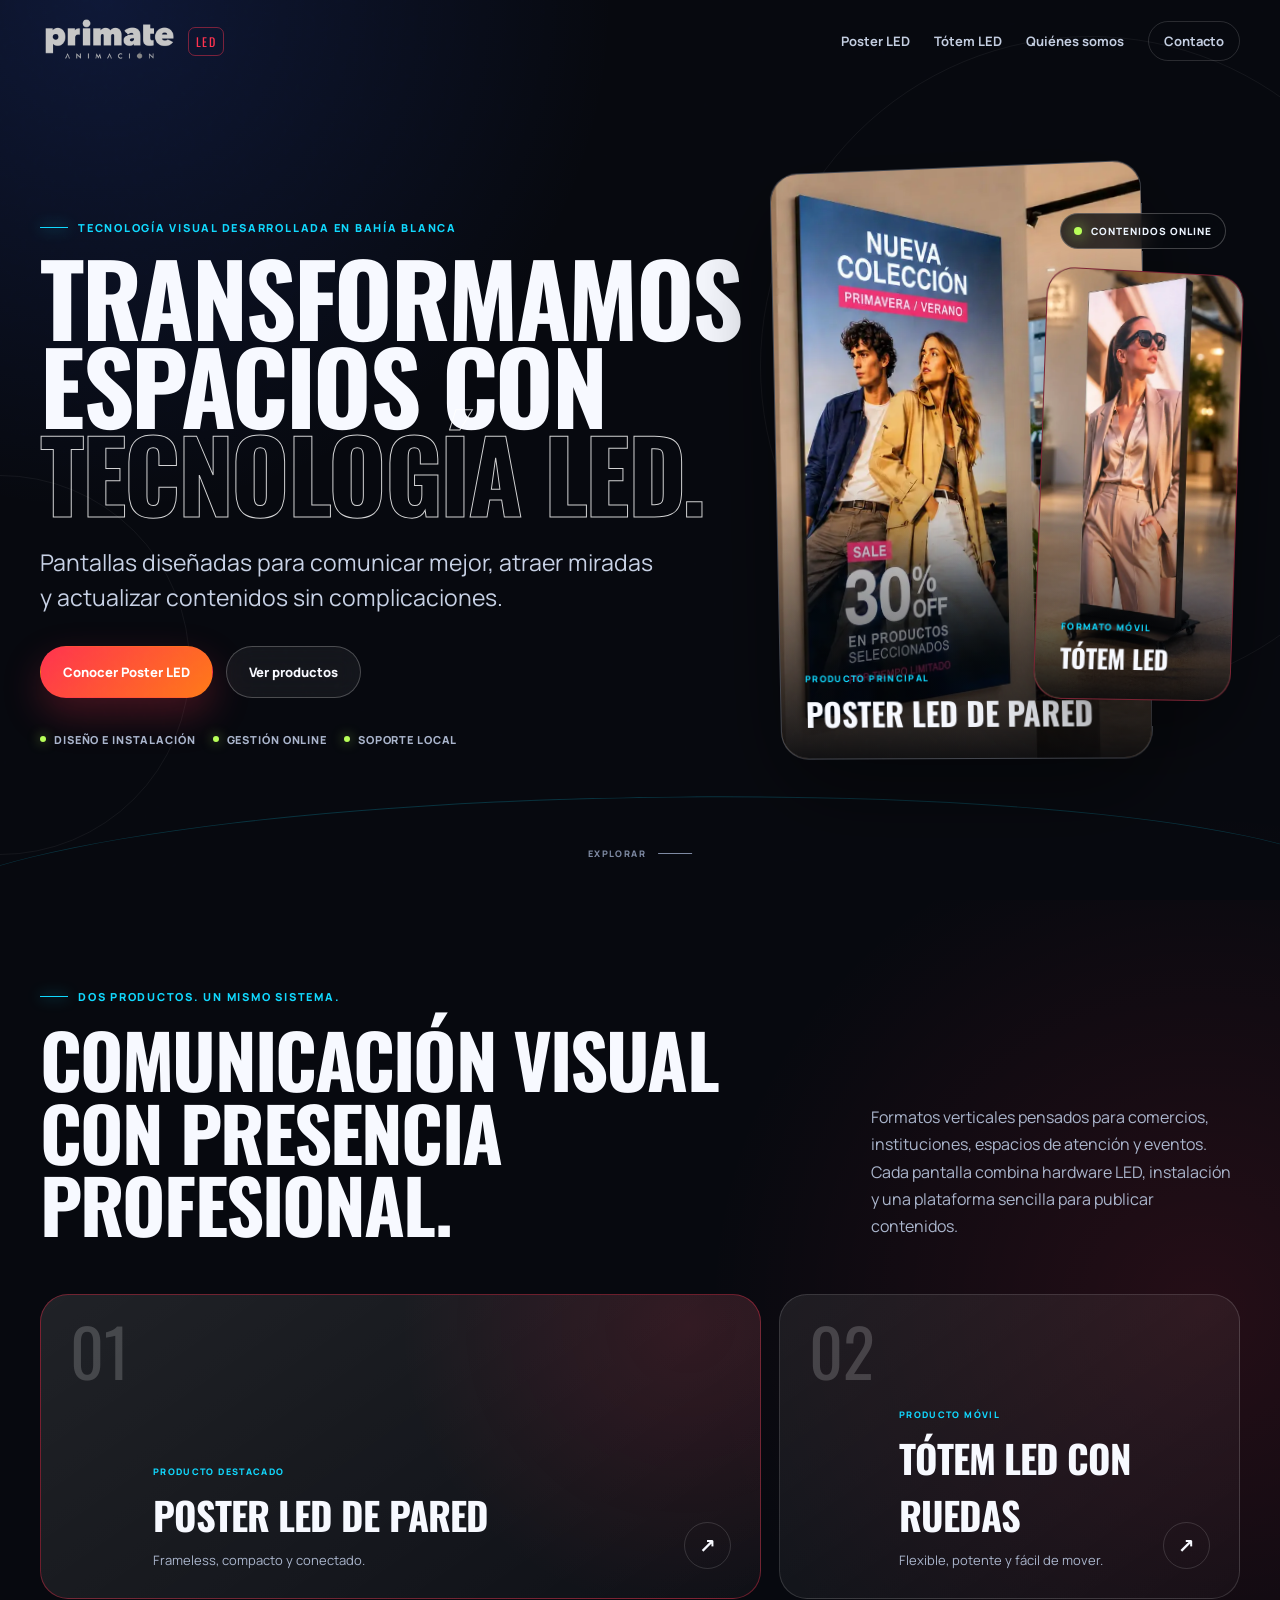
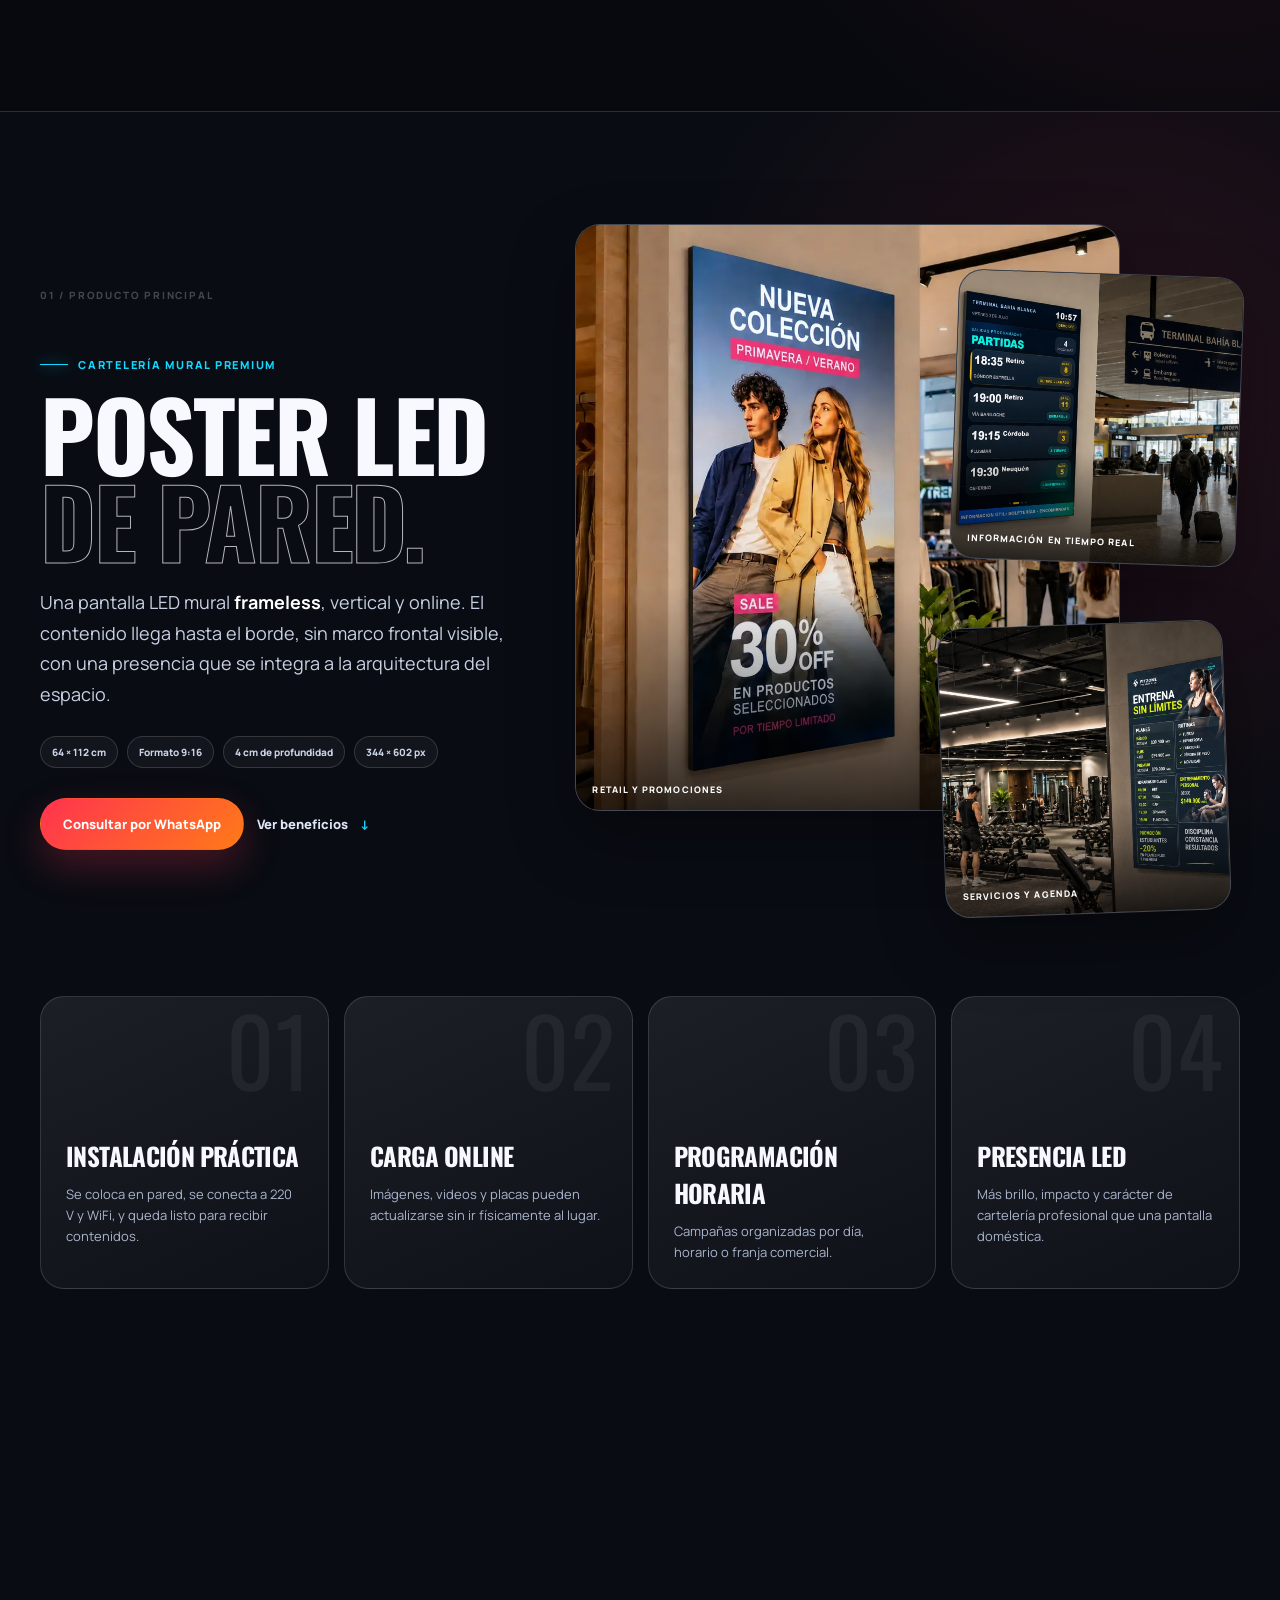
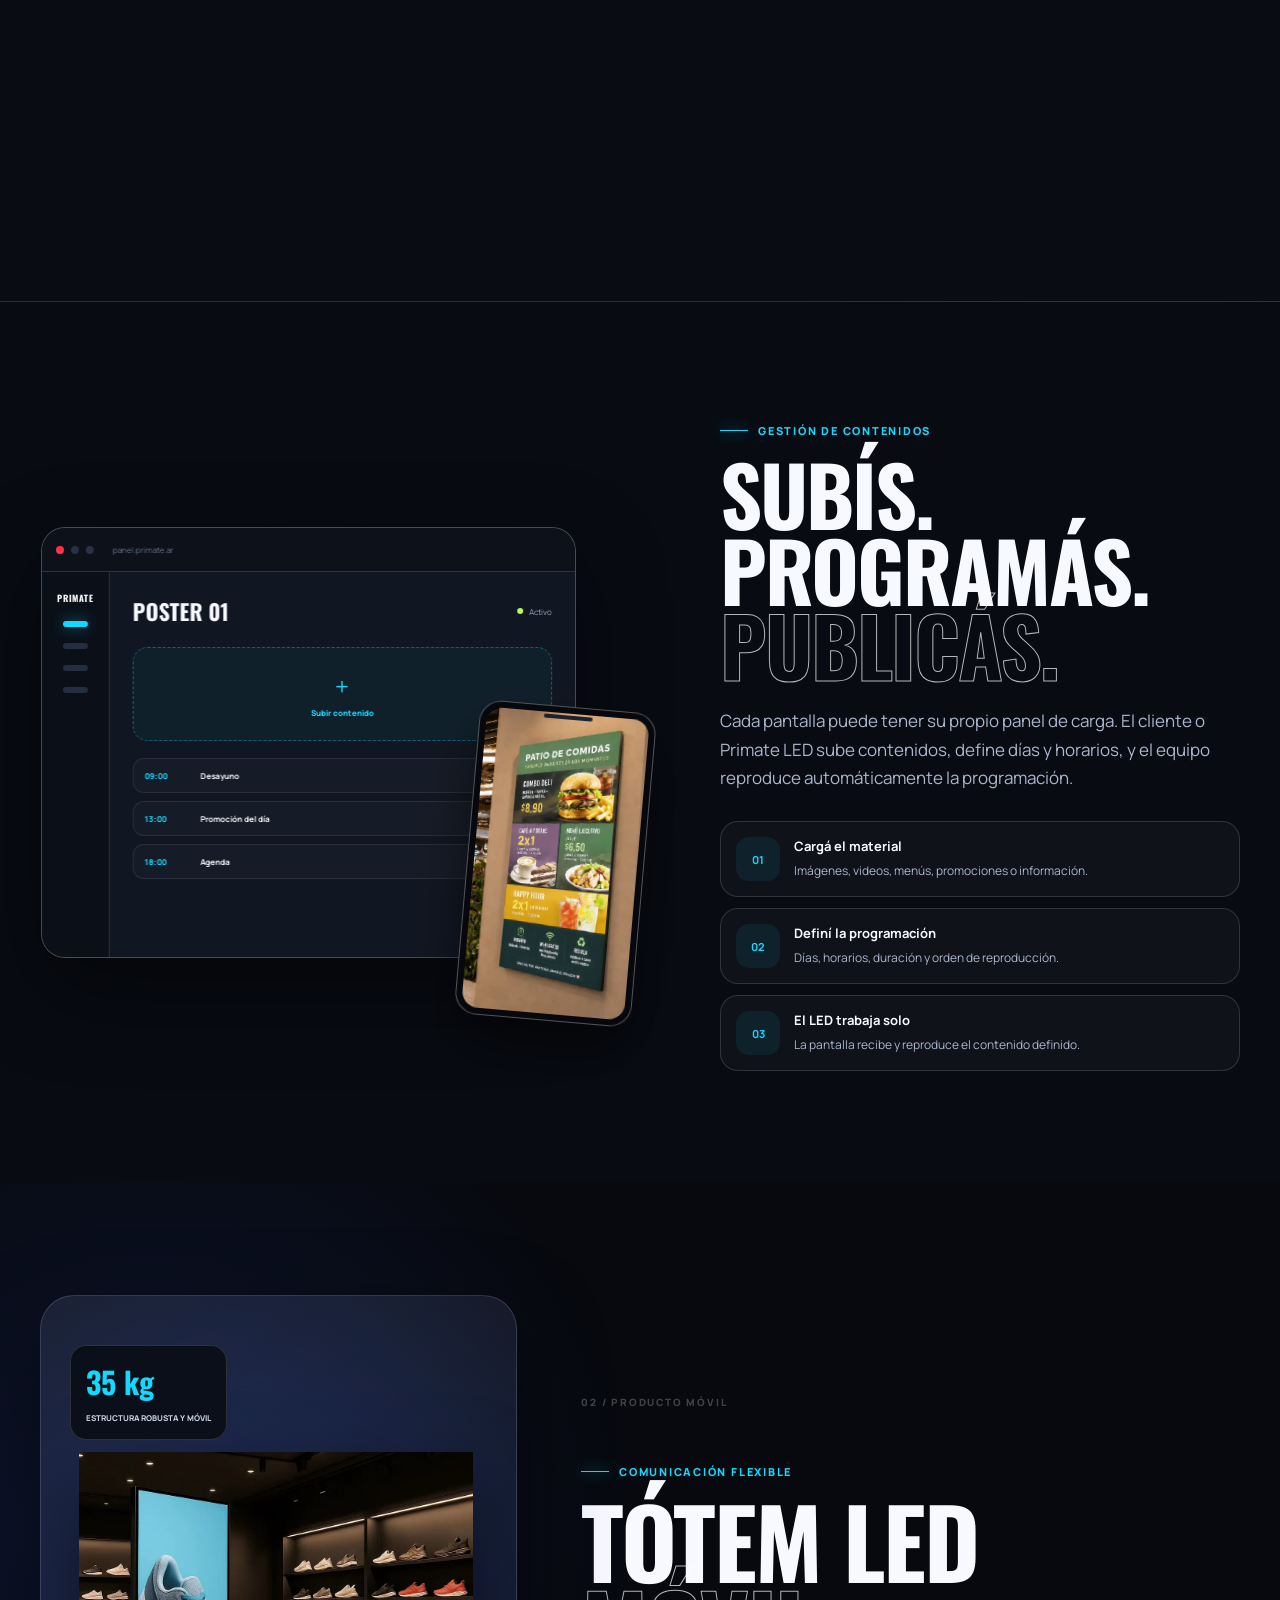
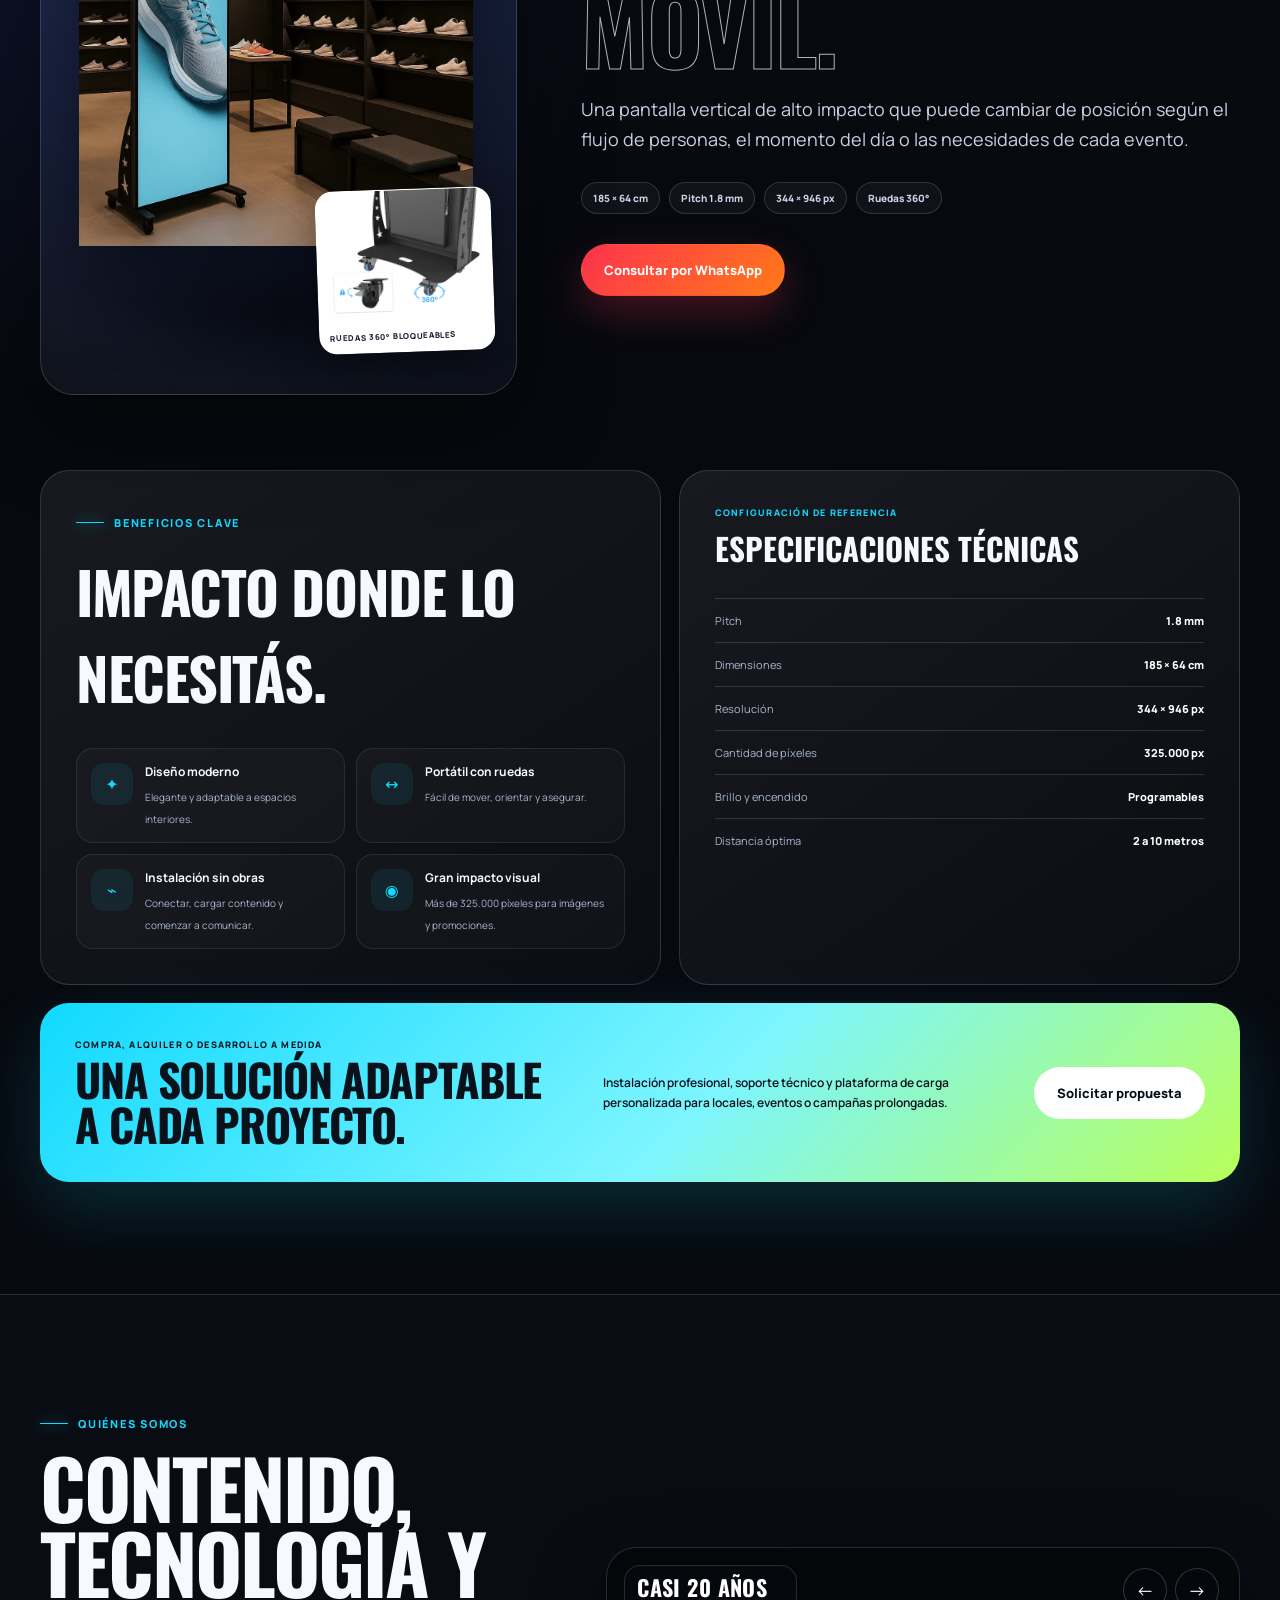
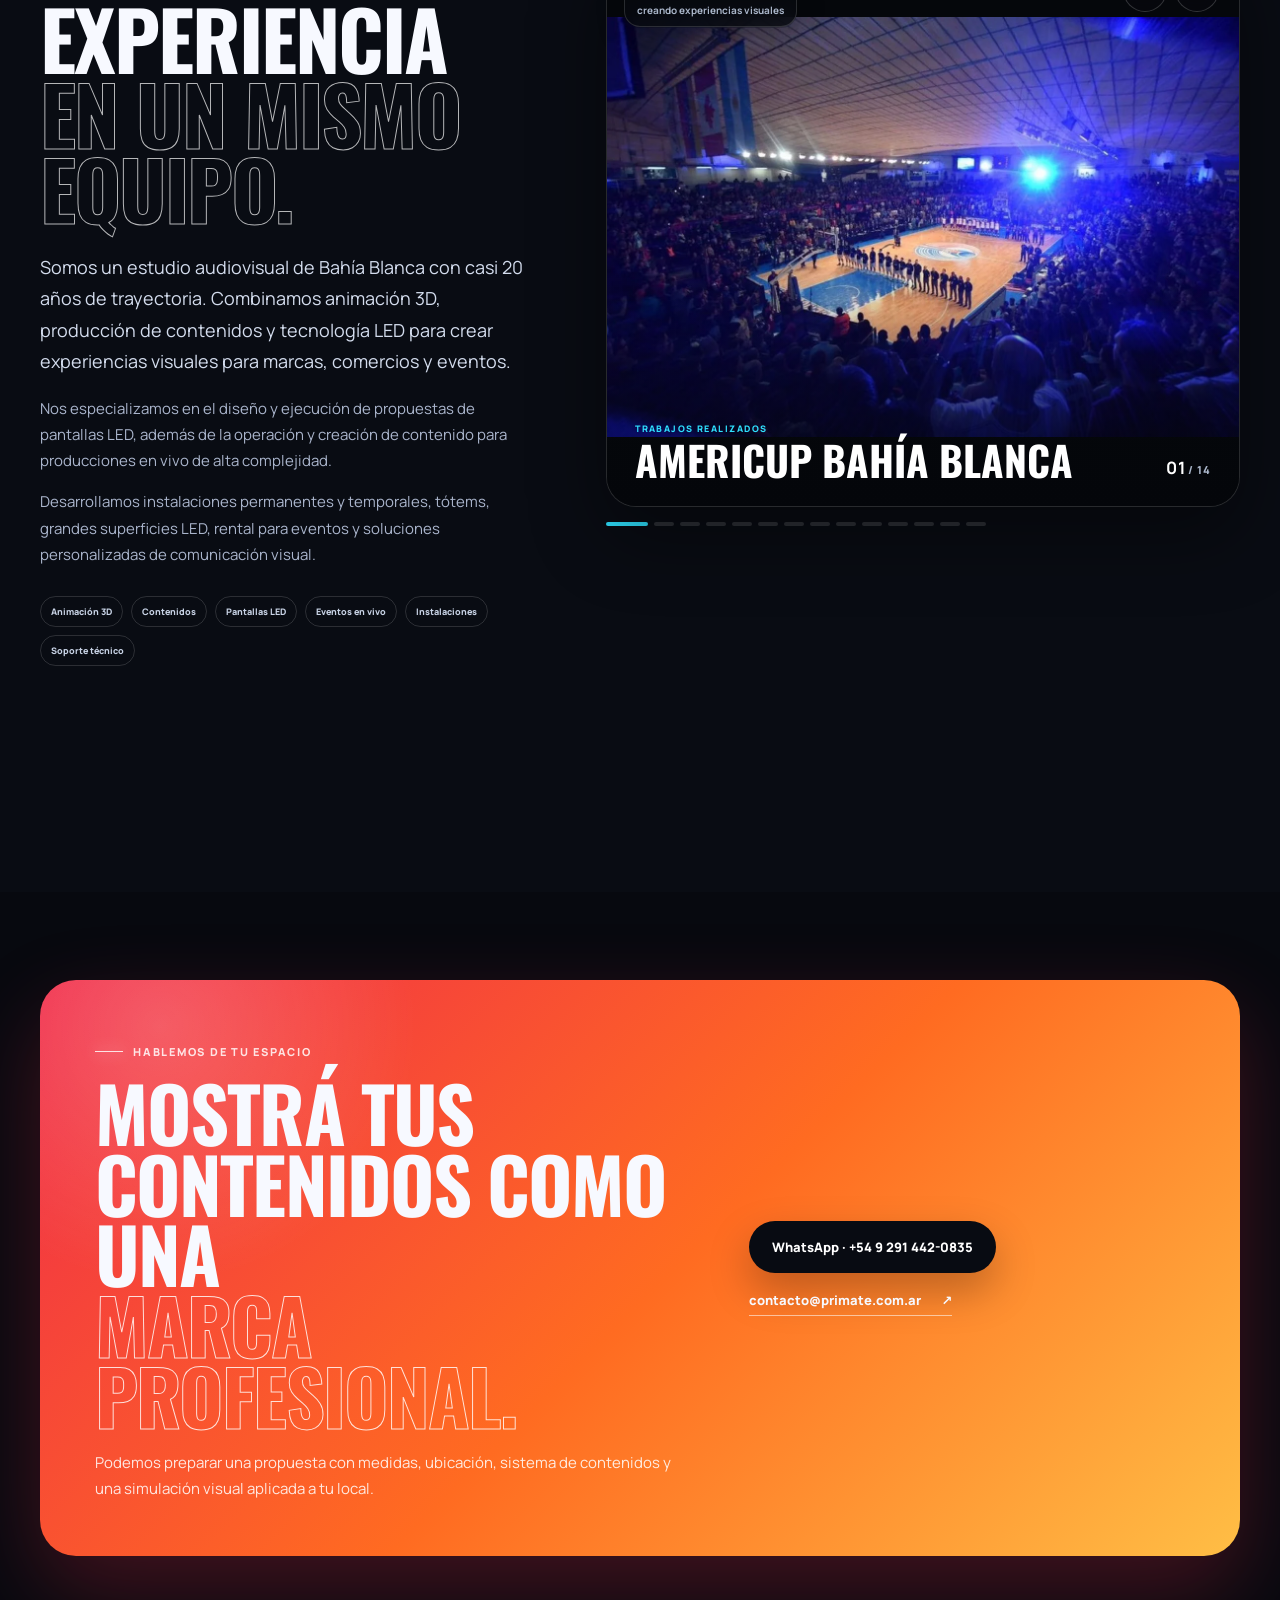
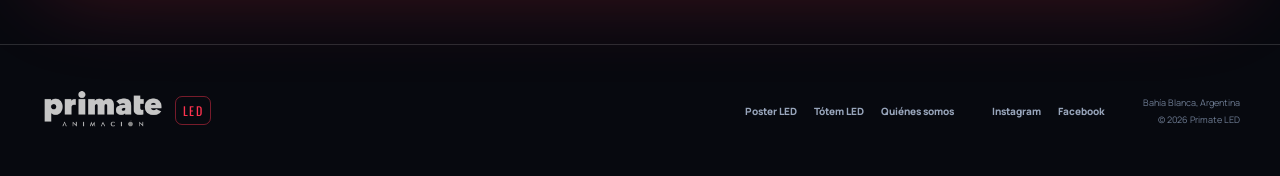
==== commit 70fe610e: "Update index.html" ====
--- a/index.html
+++ b/index.html
@@ -102,7 +102,7 @@
             </div>
           </article>
           <article class="hero-product hero-totem">
-            <img src="assets/images/TOTEM-BBPS-1b.webp" alt="Tótem LED móvil instalado en un local comercial">
+            <img src="assets/images/TOTEM-BBPS-1c.webp" alt="Tótem LED móvil instalado en un local comercial">
             <div class="hero-product-label">
               <span>Formato móvil</span>
               <strong>Tótem LED</strong>
